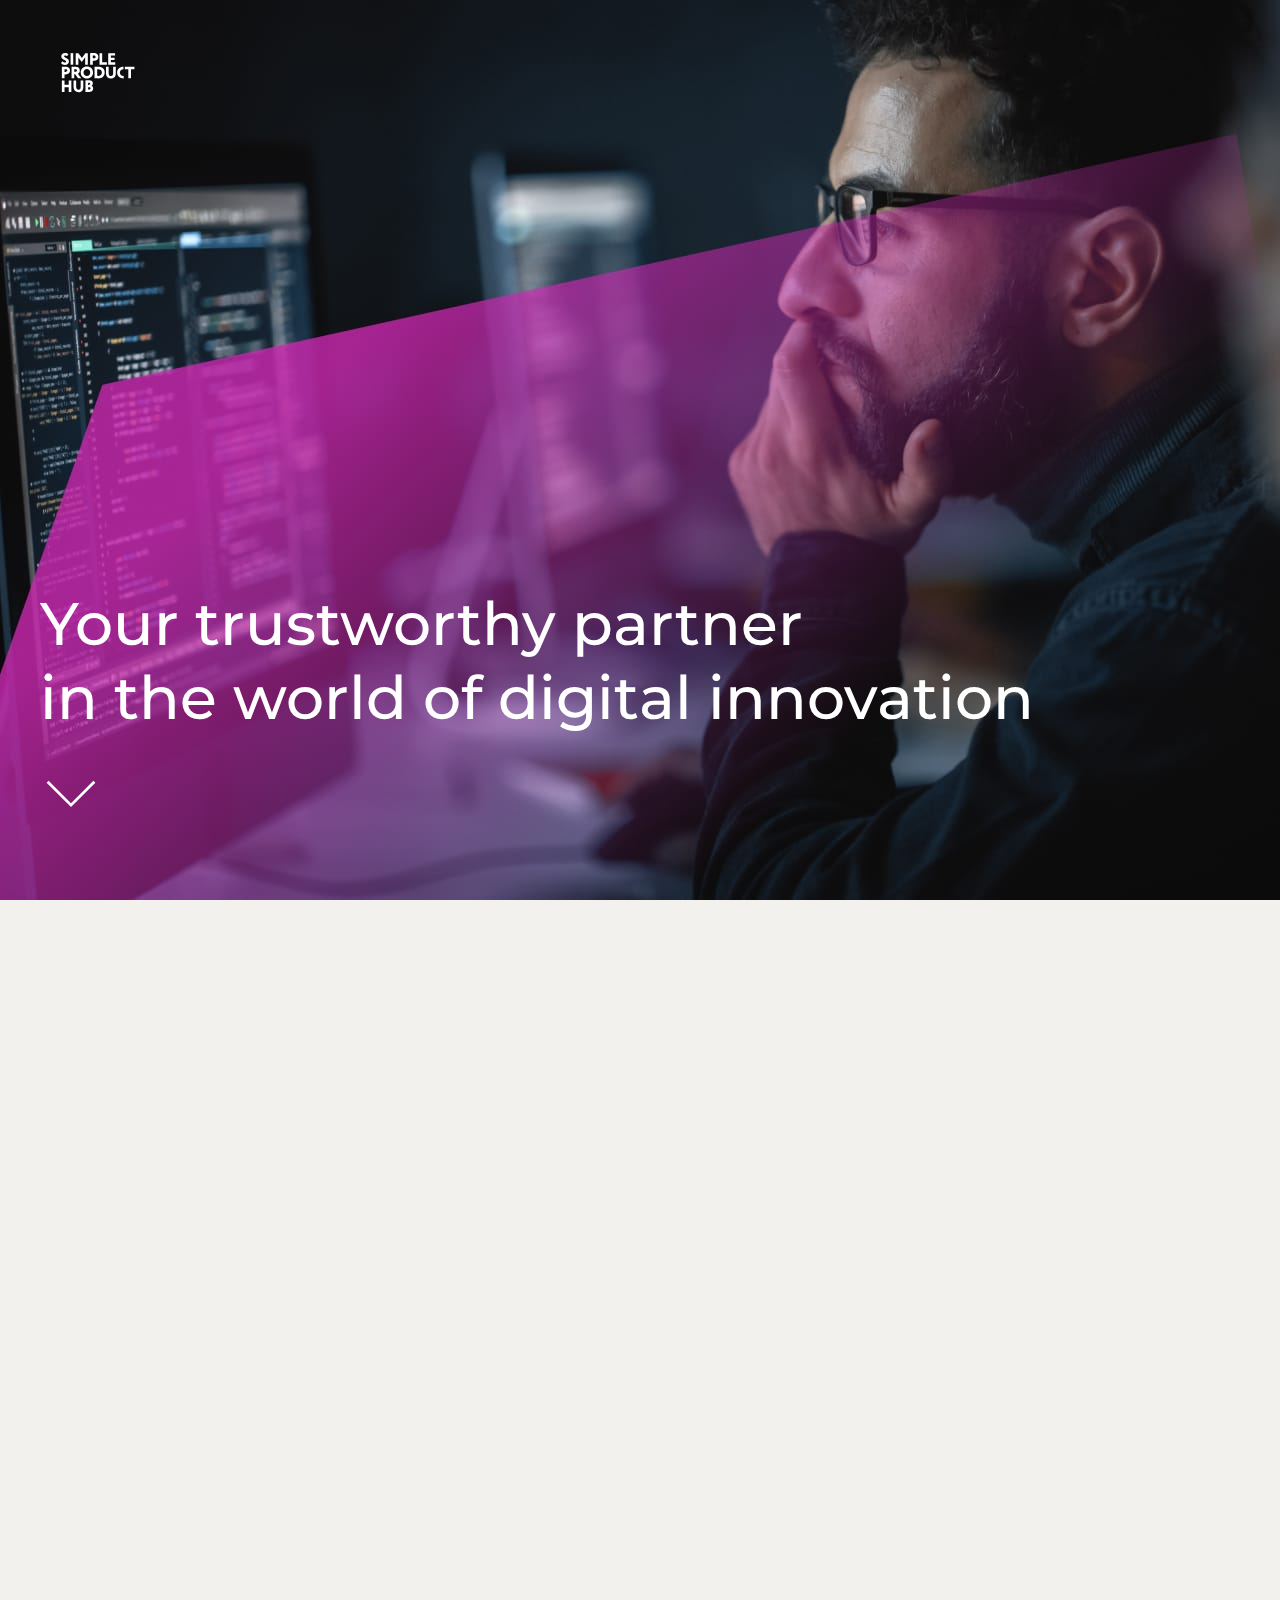
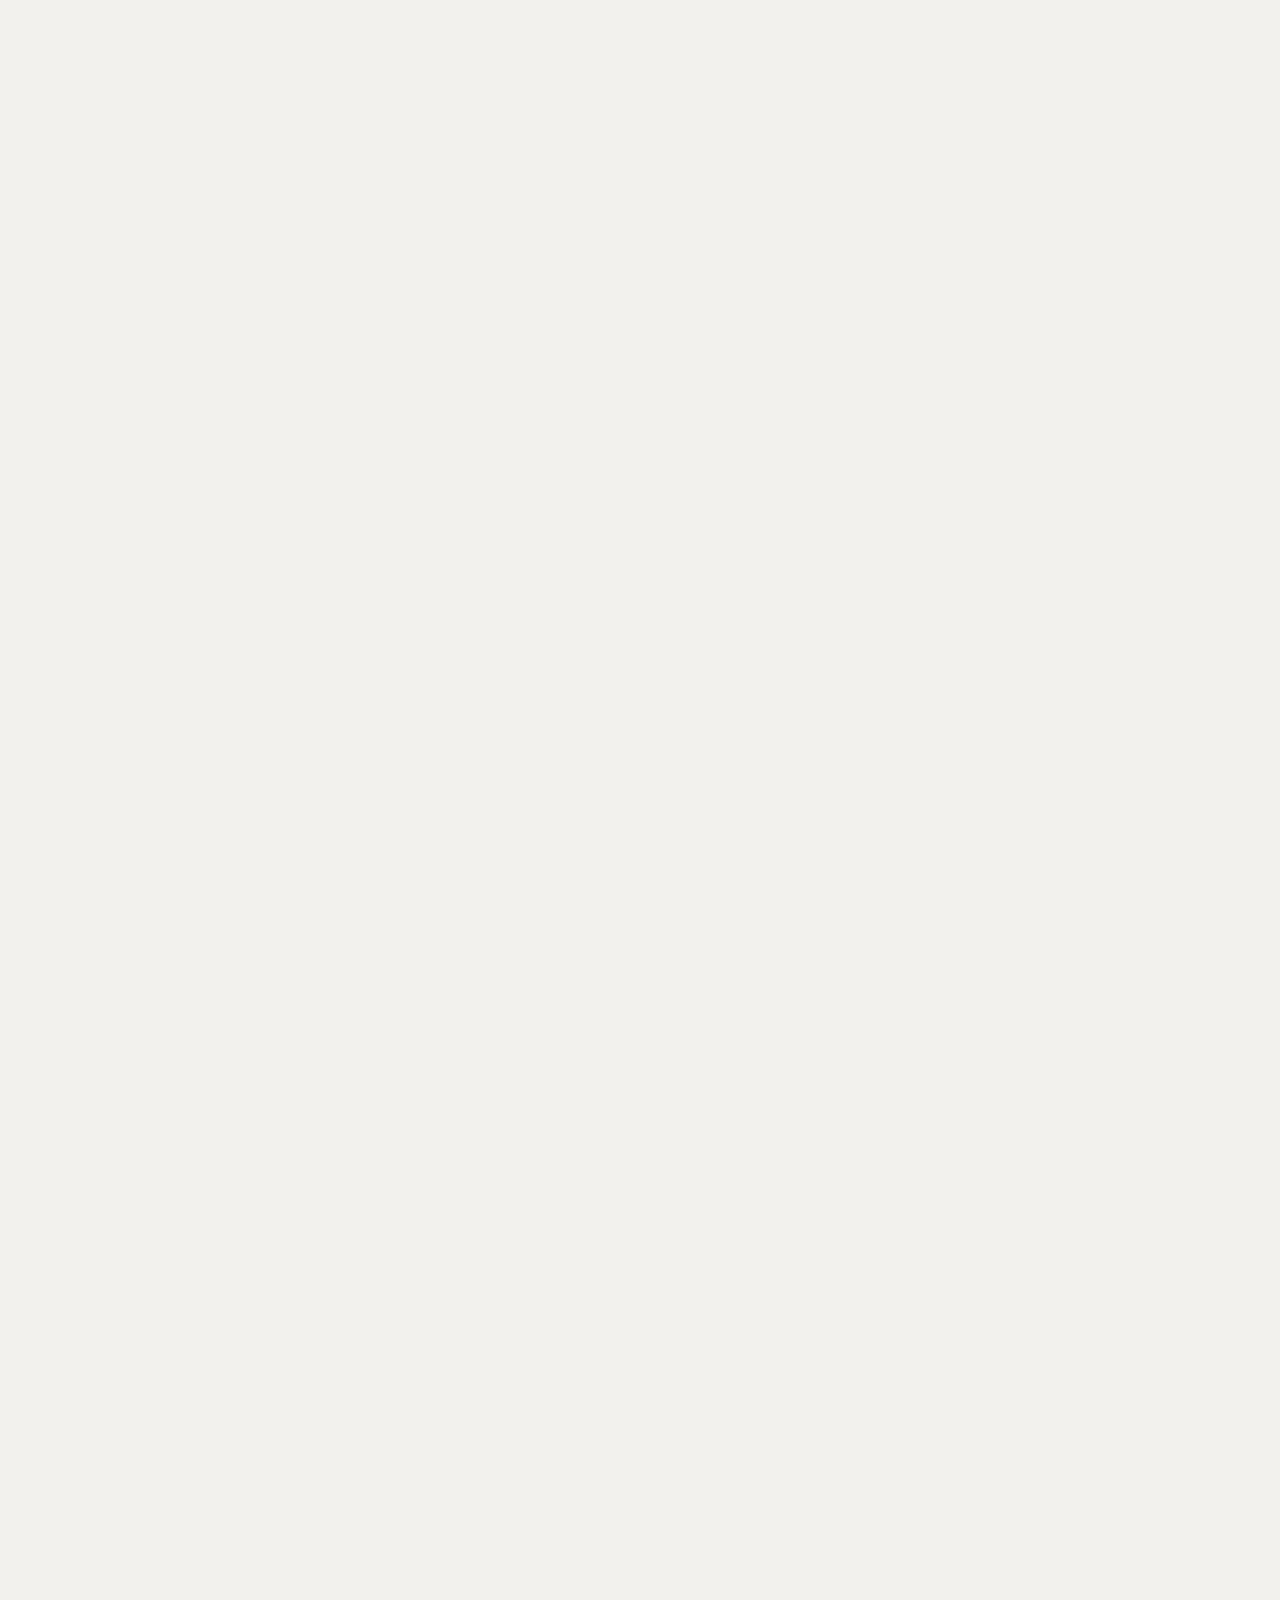
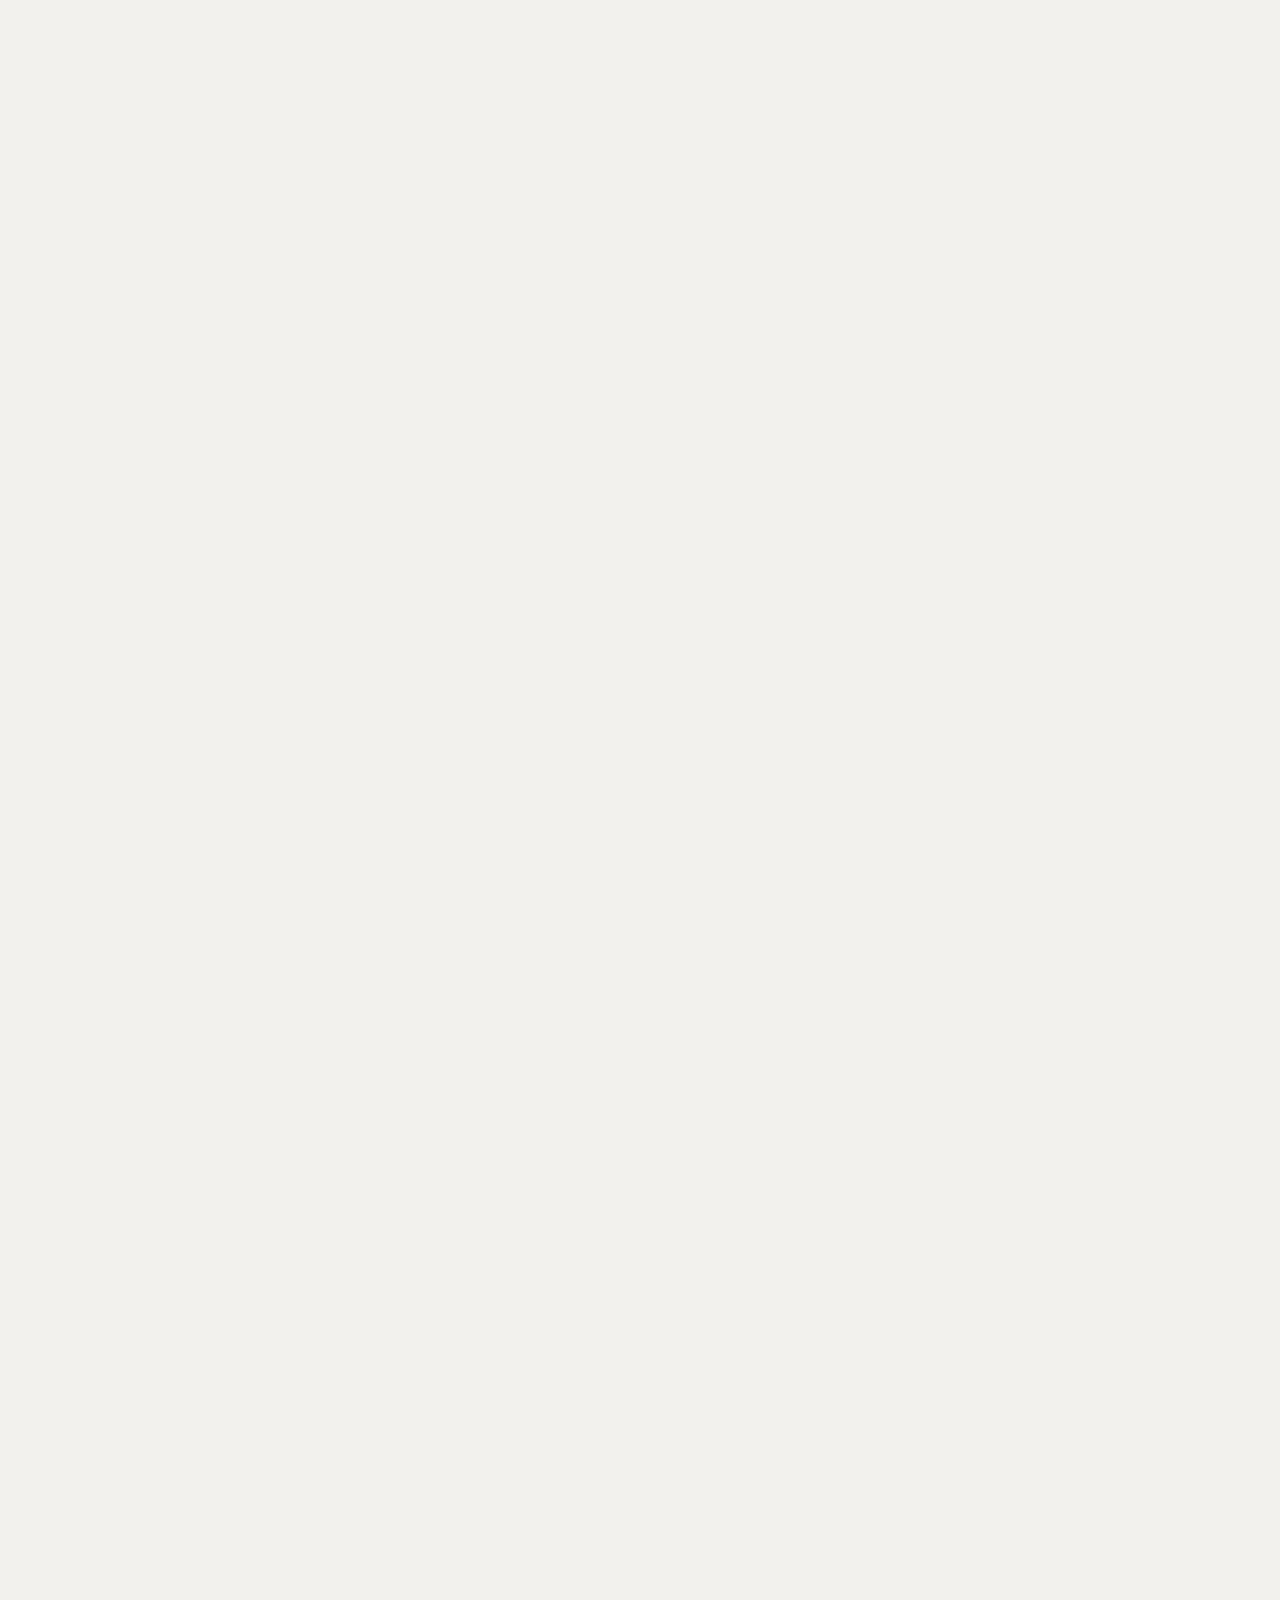
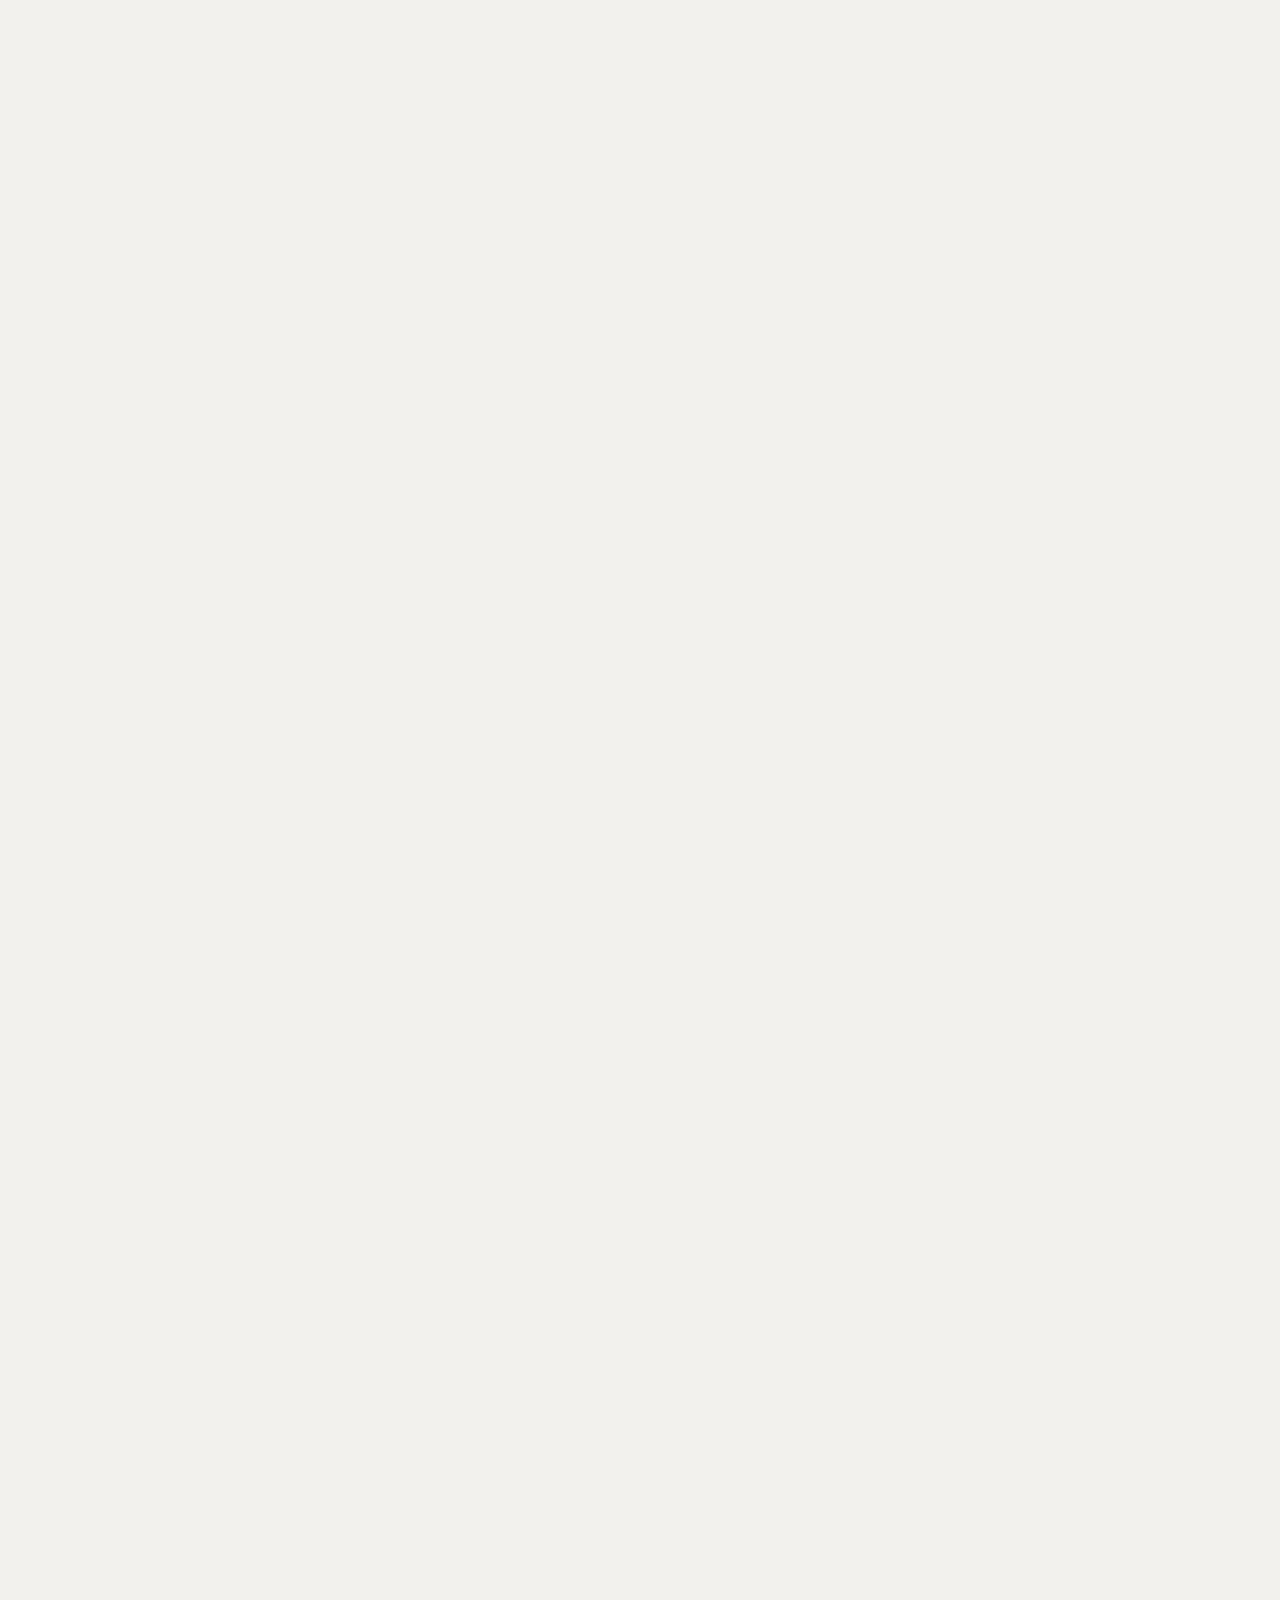
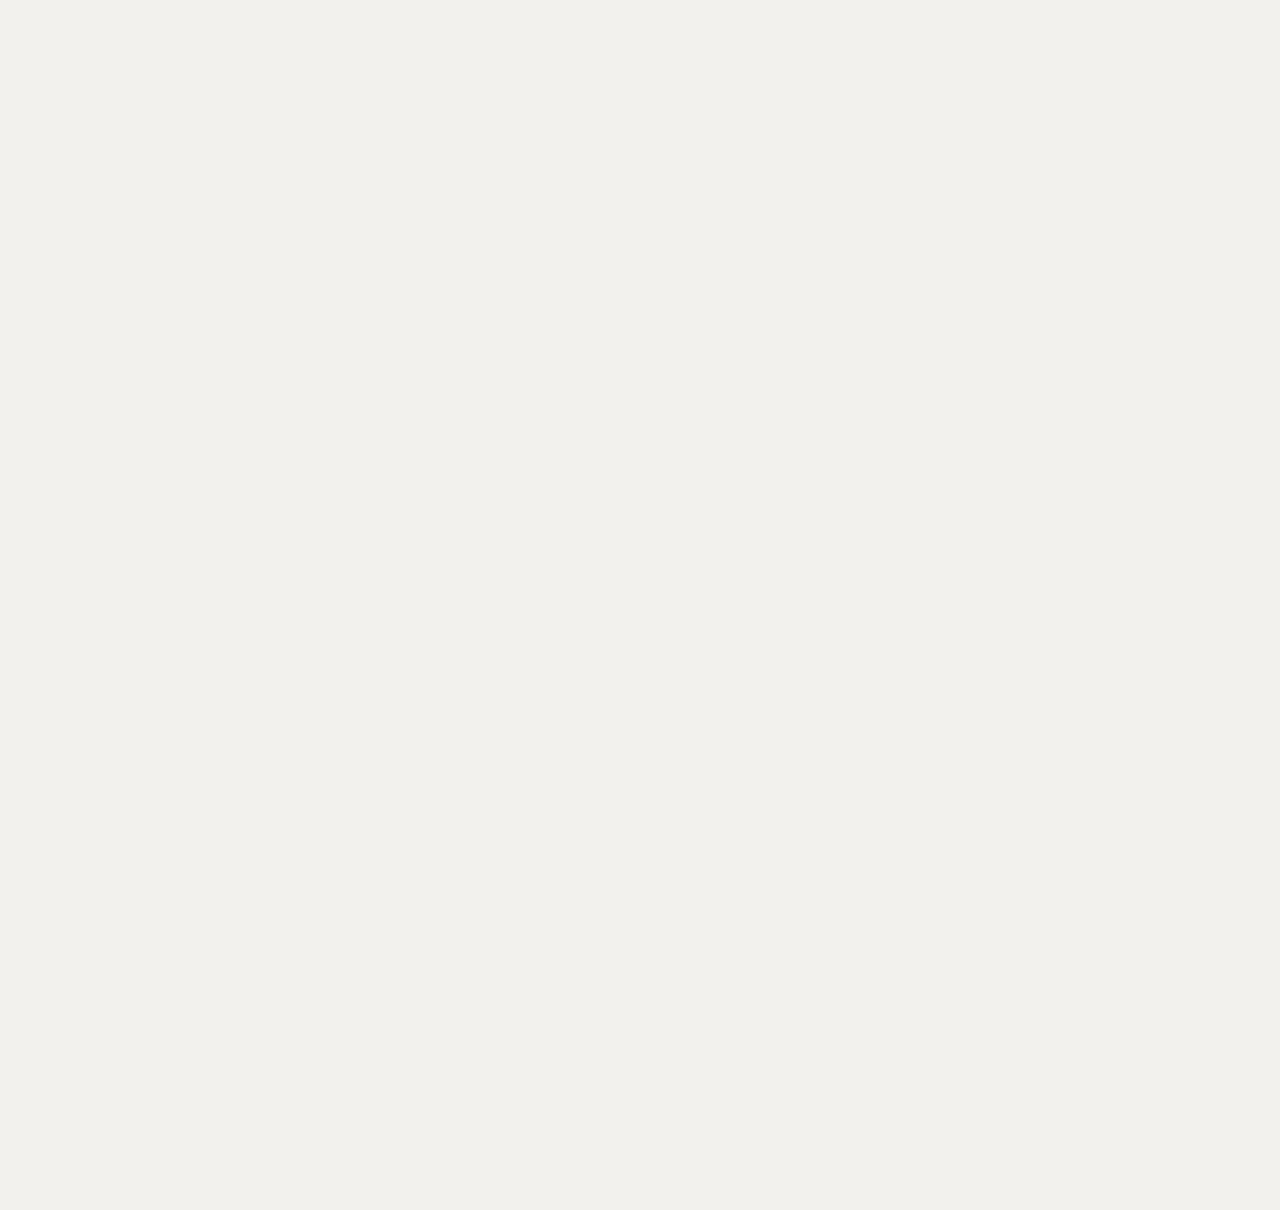
==== index.html @ 048dfb1a "initial commit" ====
<!doctype html>
<html lang="ru">

<head>
    <meta charset="UTF-8">
    <meta name="viewport" content="width=device-width, user-scalable=no, initial-scale=1.0, maximum-scale=1.0, minimum-scale=1.0">
    <meta http-equiv="X-UA-Compatible" content="ie=edge">

    <link rel="stylesheet" href="assets/css/style.css?_v=20240513155226">
    <link rel="stylesheet" href="https://cdn.jsdelivr.net/npm/swiper@10/swiper-bundle.min.css?_v=20240513155226">
    <title>Главная</title>
</head>

<body>

    <div class="wrapper">
        <header class="header header_home">
            <div class="header__container container">
                <a href="" class="header__logo">
                    <img src="assets/images/logo.svg" alt="">
                    <img src="assets/images/logo-pink.svg" alt="">
                </a>
                <ul class="header__list">
                    <li>
                        <a href="">Services</a>
                    </li>
                    <li>
                        <a href="">Projects</a>
                    </li>
                    <li>
                        <a href="">About</a>
                    </li>
                    <li>
                        <a href="">Contact us</a>
                    </li>
                </ul>
                <div class="header__burger icon-menu">
                    <span></span>
                    <span></span>
                    <span></span>
                </div>
            </div>
            <div class="header__menu menu">
                <div class="menu__content">
                    <nav class="menu__body">
                        <ul class="menu__list">
                            <li>
                                <a href="">Services</a>
                            </li>
                            <li>
                                <a href="">Projects</a>
                            </li>
                            <li>
                                <a href="">About</a>
                            </li>
                            <li>
                                <a href="">Contact us</a>
                            </li>
                        </ul>
                    </nav>
                    <div class="menu__info">
                        <p>
                            802 - Tower A Dubai Fountain St - Business Bay - Dubai - United Arab Emirates
                        </p>
                        <p>
                            <a href="tel:971800382246255">+971 800 382246255</a>
                        </p>
                        <p>
                            <a href="mailto:enquiry@thedubaimall.com">enquiry@thedubaimall.com</a>
                        </p>
                    </div>
                </div>
            </div>
        </header>

        <main class="page page_home">
            <div class="intro">
                <div class="intro__image">
                    <img src="assets/images/intro.jpg" alt="">
                </div>
                <div class="intro__container container">
                    <div class="intro__content">
                        <div class="intro__text">
                            Your trustworthy partner
                            <br>
                            in the world of digital innovation
                        </div>
                        <button type="button" class="intro__arrow stroke">
                            <svg>
                                <use xlink:href="assets/images/icons/icons.svg#angle-down"></use>
                            </svg>
                        </button>
                    </div>

                </div>
            </div>
            <div class="services">
                <div class="services__container container">
                    <div class="services__title base-title">Services</div>
                    <div class="services__body">
                        <div class="services__image">
                            <img src="assets/images/services/07.png" alt="">
                        </div>
                        <div data-spoilers="" data-one-spoiler="" class="services__content">
                            <div class="services__item item-services">
                                <div data-spoiler="" class="item-services__button stroke">
                                    <span>IT Consulting</span>
                                    <svg>
                                        <use xlink:href="assets/images/icons/icons.svg#angle-down"></use>
                                    </svg>
                                </div>
                                <div class="item-services__main">
                                    <div class="item-services__content content">
                                        <ul>
                                            <li>GAP-analysis of the system functionality</li>
                                            <li>Analysis of business architecture and architecture of functional services</li>
                                            <li>Find bottlenecks of the existing infrastructure</li>
                                            <li>Technological expertise</li>
                                            <li>Analysis and selection of a technology platform</li>
                                            <li>Enterprise solutions design</li>
                                        </ul>
                                    </div>
                                    <div class="item-services__image">
                                        <img src="assets/images/services/02.png" alt="">
                                    </div>
                                    <a href="" class="item-services__more more stroke">
                                        <span>Learn more</span>
                                        <svg>
                                            <use xlink:href="assets/images/icons/icons.svg#angle-right"></use>
                                        </svg>
                                    </a>
                                </div>
                            </div>
                            <div class="services__item item-services">
                                <div data-spoiler="" class="item-services__button stroke">
                                    <span>Enterprise IT Strategy</span>
                                    <svg>
                                        <use xlink:href="assets/images/icons/icons.svg#angle-down"></use>
                                    </svg>
                                </div>
                                <div class="item-services__main">
                                    <div class="item-services__content content">
                                        <ul>
                                            <li>Audit of the IT landscape and the functional structure</li>
                                            <li>Design the target architecture</li>
                                            <li>Propose alternative technical solutions</li>
                                            <li>Practice based independent expert assessment</li>
                                        </ul>
                                    </div>
                                    <div class="item-services__image">
                                        <img src="assets/images/services/03.png" alt="">
                                    </div>
                                    <a href="" class="item-services__more more stroke">
                                        <span>Learn more</span>
                                        <svg>
                                            <use xlink:href="assets/images/icons/icons.svg#angle-right"></use>
                                        </svg>
                                    </a>
                                </div>
                            </div>
                            <div class="services__item item-services">
                                <div data-spoiler="" class="item-services__button stroke">
                                    <span>Custom Software Development</span>
                                    <svg>
                                        <use xlink:href="assets/images/icons/icons.svg#angle-down"></use>
                                    </svg>
                                </div>
                                <div class="item-services__main">
                                    <div class="item-services__content content">
                                        <p>Access strong expertise in UX/UI design, web and mobile applications, cloud solutions, AI/ML, crypto platforms, low-code</p>
                                    </div>
                                    <div class="item-services__image">
                                        <img src="assets/images/services/06.png" alt="">
                                    </div>
                                    <a href="" class="item-services__more more stroke">
                                        <span>Learn more</span>
                                        <svg>
                                            <use xlink:href="assets/images/icons/icons.svg#angle-right"></use>
                                        </svg>
                                    </a>
                                </div>
                            </div>

                            <div class="services__item item-services">
                                <div data-spoiler="" class="item-services__button stroke">
                                    <span>External Teams Management</span>
                                    <svg>
                                        <use xlink:href="assets/images/icons/icons.svg#angle-down"></use>
                                    </svg>
                                </div>
                                <div class="item-services__main">
                                    <div class="item-services__content content">
                                        <ul>
                                            <li>Unleash your talents pool</li>
                                            <li>Benefit from lower taxes in off-shore locations</li>
                                        </ul>
                                    </div>
                                    <div class="item-services__image">
                                        <img src="assets/images/services/04.png" alt="">
                                    </div>
                                    <a href="" class="item-services__more more stroke">
                                        <span>Learn more</span>
                                        <svg>
                                            <use xlink:href="assets/images/icons/icons.svg#angle-right"></use>
                                        </svg>
                                    </a>
                                </div>
                            </div>
                            <div class="services__item item-services">
                                <div data-spoiler="" class="item-services__button stroke">
                                    <span>Custom Software Development</span>
                                    <svg>
                                        <use xlink:href="assets/images/icons/icons.svg#angle-down"></use>
                                    </svg>
                                </div>
                                <div class="item-services__main">
                                    <div class="item-services__content content">
                                        <ul>
                                            <li>Analyze IT delivery process gaps, propose changes optimizations;</li>
                                            <li>Increase the transparency of processes: setup process metrics, visualize work, describe clear rules;</li>
                                            <li>Team as a Service</li>
                                            <li>Set up feedback loops;</li>
                                            <li>Analyze performance through metrics: build dashboards, identify problems/points of growth;</li>
                                            <li>Propose management framework, adapt and implementing it;</li>
                                            <li>Provide training to team leaders and their teams.</li>
                                        </ul>
                                    </div>
                                    <div class="item-services__image">
                                        <img src="assets/images/services/01.png" alt="">
                                    </div>
                                    <a href="" class="item-services__more more stroke">
                                        <span>Learn more</span>
                                        <svg>
                                            <use xlink:href="assets/images/icons/icons.svg#angle-right"></use>
                                        </svg>
                                    </a>
                                </div>
                            </div>
                            <div class="services__item item-services">
                                <div data-spoiler="" class="item-services__button stroke">
                                    <span>Team as a Service</span>
                                    <svg>
                                        <use xlink:href="assets/images/icons/icons.svg#angle-down"></use>
                                    </svg>
                                </div>
                                <div class="item-services__main">
                                    <div class="item-services__content content">
                                        <p>Receive effective and full-functional team tailored to your requirements</p>
                                    </div>
                                    <div class="item-services__image">
                                        <img src="assets/images/services/05.png" alt="">
                                    </div>
                                    <a href="" class="item-services__more more stroke">
                                        <span>Learn more</span>
                                        <svg>
                                            <use xlink:href="assets/images/icons/icons.svg#angle-right"></use>
                                        </svg>
                                    </a>
                                </div>
                            </div>
                        </div>
                    </div>

                </div>

            </div>
            <div class="projects">
                <div class="projects__container container">
                    <div class="projects__title base-title">Projects</div>
                    <div class="projects__items">
                        <div class="projects__item item-projects">
                            <div class="item-projects__image">
                                <img src="assets/images/projects/01.jpg" alt="">
                            </div>
                            <div class="item-projects__title">Project name 1</div>
                            <div class="item-projects__text">We can organize the work of distributed remote IT teams so that they effectively interact with the Customer's business units. Particular methodology framework.</div>
                            <a href="" class="item-projects__more more stroke">
                                <span>Learn more</span>
                                <svg>
                                    <use xlink:href="assets/images/icons/icons.svg#angle-right"></use>
                                </svg>
                            </a>
                        </div>
                        <div class="projects__item item-projects">
                            <div class="item-projects__image">
                                <img src="assets/images/projects/02.jpg" alt="">
                            </div>
                            <div class="item-projects__title">Project name 2</div>
                            <div class="item-projects__text">We can organize the work of distributed remote IT teams so that they effectively interact with the Customer's business units. Particular methodology framework.</div>
                            <a href="" class="item-projects__more more stroke">
                                <span>Learn more</span>
                                <svg>
                                    <use xlink:href="assets/images/icons/icons.svg#angle-right"></use>
                                </svg>
                            </a>
                        </div>
                        <div class="projects__item item-projects">
                            <div class="item-projects__image">
                                <img src="assets/images/projects/03.jpg" alt="">
                            </div>
                            <div class="item-projects__title">Project name 1</div>
                            <div class="item-projects__text">We can organize the work of distributed remote IT teams so that they effectively interact with the Customer's business units. Particular methodology framework.</div>
                            <a href="" class="item-projects__more more stroke">
                                <span>Learn more</span>
                                <svg>
                                    <use xlink:href="assets/images/icons/icons.svg#angle-right"></use>
                                </svg>
                            </a>
                        </div>
                        <div class="projects__item item-projects">
                            <div class="item-projects__image">
                                <img src="assets/images/projects/04.jpg" alt="">
                            </div>
                            <div class="item-projects__title">Project name 2</div>
                            <div class="item-projects__text">We can organize the work of distributed remote IT teams so that they effectively interact with the Customer's business units. Particular methodology framework.</div>
                            <a href="" class="item-projects__more more stroke">
                                <span>Learn more</span>
                                <svg>
                                    <use xlink:href="assets/images/icons/icons.svg#angle-right"></use>
                                </svg>
                            </a>
                        </div>
                    </div>
                    <div class="projects__bottom">
                        <a href="" class="projects__button base-button">View all projects</a>
                    </div>
                </div>
            </div>
            <div class="about">
                <div class="about__container container">
                    <div class="about__title base-title">About</div>
                    <div class="about__subtitle">The leading IT company in the UAE for custom software development</div>
                    <div class="about__image">
                        <img src="assets/images/about.jpg" alt="">
                    </div>
                    <div class="about__text">
                        <p>
                            Our company has assembled a distributed team of top-level IT specialists with experience in the FinTech industry, who have dozens of technology projects under their belt in the largest banks in the world.
                        </p>
                    </div>
                </div>
            </div>
            <div class="values">
                <div class="values__container container">
                    <div class="values__title base-title">Our values:</div>
                    <div class="values__items">
                        <div class="values__item item-values">
                            <div class="item-values__image">
                                <img src="assets/images/values/01.png" alt="">
                            </div>
                            <div class="item-values__text">Customer First</div>
                        </div>
                        <div class="values__item item-values">
                            <div class="item-values__image">
                                <img src="assets/images/values/02.png" alt="">
                            </div>
                            <div class="item-values__text">Transparency</div>
                        </div>
                        <div class="values__item item-values">
                            <div class="item-values__image">
                                <img src="assets/images/values/03.png" alt="">
                            </div>
                            <div class="item-values__text">Effectiveness</div>
                        </div>
                        <div class="values__item item-values">
                            <div class="item-values__image">
                                <img src="assets/images/values/04.png" alt="">
                            </div>
                            <div class="item-values__text">Expediency</div>
                        </div>
                        <div class="values__item item-values">
                            <div class="item-values__image">
                                <img src="assets/images/values/05.png" alt="">
                            </div>
                            <div class="item-values__text">Fairness</div>
                        </div>
                    </div>
                </div>
            </div>
            <div class="contact-us">
                <div class="contact-us__container container">
                    <div class="contact-us__body">
                        <div class="contact-us__title base-title">Contact us</div>
                        <form action="#" class="contact-us__main">
                            <div class="contact-us__subtitle base-title">Talk to an Expert</div>
                            <div class="contact-us__fields">
                                <div class="contact-us__input">
                                    <input type="text">
                                    <div class="contact-us__label">Topic</div>
                                </div>
                                <div class="contact-us__row">
                                    <div class="contact-us__input">
                                        <input type="text">
                                        <div class="contact-us__label">First Name*</div>
                                    </div>
                                    <div class="contact-us__input">
                                        <input type="text">
                                        <div class="contact-us__label">Last Name*</div>
                                    </div>
                                </div>
                                <div class="contact-us__row">
                                    <div class="contact-us__input">
                                        <input type="text">
                                        <div class="contact-us__label">Email*</div>
                                    </div>
                                    <div class="contact-us__input">

                                        <input type="text">
                                        <div class="contact-us__label">Phone*</div>
                                    </div>
                                </div>
                                <div class="contact-us__input">
                                    <input type="text">
                                    <div class="contact-us__label">Company</div>
                                </div>
                                <div class="contact-us__input">
                                    <input type="text">
                                    <div class="contact-us__label">Your question*</div>
                                </div>
                            </div>

                            <div class="contact-us__remark">*marked fields are required</div>
                            <label class="contact-us__checkbox checkbox">
                                <input class="checkbox__input" type="checkbox">
                                <span class="checkbox__text">
                                    <span>By clicking the Send button, you consent that Simple Product Hub Software Design L.L.C. can process your provided personal data for the purpose of assessing your request and providing you with appropriate responses. Before you consent, please view our Privacy Notice</span>
                                </span>
                            </label>
                            <label class="contact-us__checkbox checkbox">
                                <input class="checkbox__input" type="checkbox">
                                <span class="checkbox__text">
                                    <span>I’m not a Robot</span>
                                </span>
                            </label>
                            <button type="submit" class="contact-us__button base-button">Send</button>
                        </form>
                    </div>

                </div>
            </div>


        </main>
        <footer class="footer">
            <div class="footer__container container">
                <div class="footer__body">
                    <div class="footer__main">
                        <a href="" class="footer__logo">
                            <img src="assets/images/logo-pink.svg" alt="">
                        </a>
                        <div class="footer__copy">© Simple Product Hub, 2024</div>
                    </div>
                    <div class="footer__contacts contacts-footer">
                        <div class="contacts-footer__title">Contacts</div>
                        <div class="contacts-footer__info">
                            <p>802 - Tower A Dubai Fountain St -
                                <br>Business Bay - Dubai - United Arab Emirates
                            </p>
                            <p>
                                <a href="tel:971800382246255">+971 800 382246255</a>
                            </p>
                            <p>
                                <a href="mailto:enquiry@thedubaimall.com">enquiry@thedubaimall.com</a>
                            </p>
                        </div>
                        <div class="contacts-footer__license">
                            Incorporated in 2022, Dubai,
                            <br>
                            License #10755686 issued by DED
                        </div>
                    </div>
                    <div class="footer__menu menu-footer">

                        <div class="menu-footer__top">
                            <div class="menu-footer__title">Menu</div>
                            <ul class="menu-footer__list">
                                <li>
                                    <a href="">Services</a>
                                </li>
                                <li>
                                    <a href="">Projects</a>
                                </li>
                                <li>
                                    <a href="">About</a>
                                </li>
                                <li>
                                    <a href="">Contact us</a>
                                </li>
                            </ul>
                        </div>
                        <div class="menu-footer__bottom">
                            <ul class="menu-footer__list">
                                <li>
                                    <a href="">Licenses</a>
                                </li>
                                <li>
                                    <a href="">Privacy Notice</a>
                                </li>
                                <li>
                                    <a href="">Financial information</a>
                                </li>
                            </ul>
                        </div>
                        <div class="menu-footer__license">
                            Incorporated in 2022, Dubai,
                            <br>
                            License #10755686 issued by DED
                        </div>
                    </div>
                </div>

            </div>
        </footer>

    </div>
    <script src="assets/js/script.js?_v=20240513155226"></script>
    <script src="assets/js/app.js?_v=20240513155226"></script>
</body>

</html>
---- assets/css/style.css ----
* {
  padding: 0;
  margin: 0;
  border: 0;
}

*,
*:before,
*:after {
  -webkit-box-sizing: border-box;
  box-sizing: border-box;
}

:focus,
:active {
  outline: none;
}

a:focus,
a:active {
  outline: none;
}

nav,
footer,
header,
aside {
  display: block;
}

html,
body {
  height: 100%;
  width: 100%;
  font-size: 100%;
  line-height: 1;
  font-size: 14px;
  -ms-text-size-adjust: 100%;
  -moz-text-size-adjust: 100%;
  -webkit-text-size-adjust: 100%;
}

input,
button,
textarea {
  font-family: inherit;
}

input::-ms-clear {
  display: none;
}

button {
  cursor: pointer;
  background: none;
}

button::-moz-focus-inner {
  padding: 0;
  border: 0;
}

a,
a:visited {
  text-decoration: none;
}

a:hover {
  text-decoration: none;
}

ul li {
  list-style: none;
}

img {
  vertical-align: top;
}

h1,
h2,
h3,
h4,
h5,
h6 {
  font-size: inherit;
  font-weight: 400;
}

a {
  color: inherit;
}

* {
  min-width: 0;
}

@font-face {
  font-family: "Montserrat";
  src: local("Montserrat-Medium"), url("../fonts/Montserrat-Medium.woff2") format("woff2"), url("../fonts/Montserrat-Medium.woff") format("woff");
  font-weight: 500;
  font-style: normal;
  font-display: swap;
}

html {
  overflow-x: hidden;
}

img {
  pointer-events: none;
}

.wrapper {
  display: -webkit-box;
  display: -ms-flexbox;
  display: flex;
  -webkit-box-orient: vertical;
  -webkit-box-direction: normal;
  -ms-flex-direction: column;
  flex-direction: column;
  min-height: 100%;
  position: relative;
}

.page,
.header,
.footer {
  position: relative;
  z-index: 2;
}

.container {
  margin: 0 auto;
  padding-right: 15px;
  padding-left: 15px;
  max-width: 1230px;
}

.header,
.footer {
  -webkit-box-flex: 0;
  -ms-flex: 0 0 auto;
  flex: 0 0 auto;
}

.page {
  -webkit-box-flex: 1;
  -ms-flex: 1 1 auto;
  flex: 1 1 auto;
}

.stroke svg {
  fill: none !important;
  color: #1D1D1D;
}

body {
  font-family: "Montserrat";
  color: #1D1D1D;
  background: #F2F1ED;
  font-size: 16px;
  font-weight: 500;
  overflow: auto;
  overflow-x: hidden;
}

svg {
  width: 20px;
  height: 20px;
}

.content p {
  margin-bottom: 22px;
  line-height: 150%;
}

.content p:last-child {
  margin: 0;
}

.content p b {
  color: #CC27B0;
}

.content ul {
  margin-bottom: 22px;
}

.content ul:last-child {
  margin: 0;
}

.content h2 {
  font-size: 26px;
  margin-bottom: 10px;
  line-height: 126.9230769231%;
}

.content li {
  position: relative;
  line-height: 150%;
  margin-bottom: 2px;
  padding-left: 15px;
}

.content li:last-child {
  margin: 0;
}

.content li::before {
  content: "";
  position: absolute;
  top: 9px;
  left: 0;
  width: 4px;
  height: 4px;
  background: #1D1D1D;
}

.more {
  display: -webkit-inline-box;
  display: -ms-inline-flexbox;
  display: inline-flex;
  -webkit-box-align: center;
  -ms-flex-align: center;
  align-items: center;
}

.more span {
  color: #CC27B0;
  margin-right: 4px;
}

.more svg {
  margin-top: 5px;
  color: #CC27B0;
  width: 11px;
  height: 15px;
}

.base-title {
  font-size: 36px;
  color: #CC27B0;
  line-height: 127.7777777778%;
}

.base-button {
  display: -webkit-inline-box;
  display: -ms-inline-flexbox;
  display: inline-flex;
  -webkit-box-pack: center;
  -ms-flex-pack: center;
  justify-content: center;
  -webkit-box-align: center;
  -ms-flex-align: center;
  align-items: center;
  min-height: 64px;
  color: #F2F1ED;
  background: #19322F;
  max-width: 360px;
  width: 100%;
  -webkit-transition: all 0.3s ease 0s;
  transition: all 0.3s ease 0s;
  text-align: center;
}

.header {
  position: fixed;
  top: 0;
  left: 0;
  width: 100%;
  z-index: 999;
  background: #fff;
}

.header.active::before {
  background: #fff !important;
}

.header__container {
  -webkit-transition: all 0.3s ease 0s;
  transition: all 0.3s ease 0s;
  position: relative;
  z-index: 30;
  height: 100px;
  display: -webkit-box;
  display: -ms-flexbox;
  display: flex;
  -webkit-box-align: center;
  -ms-flex-align: center;
  align-items: center;
  -webkit-box-pack: justify;
  -ms-flex-pack: justify;
  justify-content: space-between;
}

.header__logo {
  -webkit-box-flex: 0;
  -ms-flex: 0 0 auto;
  flex: 0 0 auto;
  -ms-flex-item-align: end;
  align-self: flex-end;
  margin-right: 20px;
}

.header__logo img {
  width: 127px;
  height: 78px;
}

.header_home {
  -webkit-transition: all 0.3s ease 0s;
  transition: all 0.3s ease 0s;
  background: transparent;
}

.header_home .icon-menu span {
  border-color: #fff !important;
}

.header_home .header__list {
  opacity: 0;
  -webkit-transition: all 0.3s ease 0s;
  transition: all 0.3s ease 0s;
  visibility: hidden;
}

.header_home .header__logo img {
  -webkit-transition: all 0.3s ease 0s;
  transition: all 0.3s ease 0s;
}

.header_home.fix {
  background: #fff;
}

.header_home.fix .icon-menu span {
  border-color: #1D1D1D !important;
}

.header_home.fix .header__list {
  opacity: 1;
  visibility: visible;
}

.header_home.fix .header__logo img:first-child {
  display: none;
}

.header_home.fix .header__logo img:last-child {
  display: block;
}

.icon-menu {
  display: none;
}

.footer {
  padding: 60px 0;
  background: #fff;
}

.footer__logo {
  -webkit-box-flex: 0;
  -ms-flex: 0 0 auto;
  flex: 0 0 auto;
  display: inline-block;
}

.footer__logo img {
  width: 127px;
  height: 78px;
}

.footer__copy {
  line-height: 150%;
}

.contacts-footer__title {
  margin-bottom: 14px;
  color: #969696;
}

.contacts-footer__info {
  margin-bottom: 73px;
}

.contacts-footer__info p {
  margin-bottom: 14px;
  line-height: 150%;
}

.contacts-footer__info p:last-child {
  margin: 0;
}

.contacts-footer__license {
  line-height: 150%;
}

.menu-footer {
  display: -webkit-box;
  display: -ms-flexbox;
  display: flex;
}

.menu-footer__title {
  color: #969696;
  margin-bottom: 14px;
}

.menu-footer__top {
  -webkit-box-flex: 1;
  -ms-flex: 1 1 auto;
  flex: 1 1 auto;
}

.menu-footer__bottom .menu-footer__list li {
  margin-bottom: 14px;
}

.menu-footer__bottom .menu-footer__list li:last-child {
  margin: 0;
}

.services {
  margin-bottom: 200px;
}

.services__title {
  margin-bottom: 95px;
}

.services__image.hidden {
  opacity: 0;
  visibility: hidden;
}

.services__image img {
  width: 430px;
  height: 430px;
  -o-object-fit: contain;
  object-fit: contain;
}

.services__item {
  padding-top: 60px;
}

.services__item:first-child {
  padding-top: 0;
}

.services__item:last-child .item-services__image {
  top: -20px;
}

.item-services {
  position: relative;
}

.item-services__button {
  -webkit-user-select: none;
  -moz-user-select: none;
  -ms-user-select: none;
  user-select: none;
  padding-top: 10px;
  cursor: pointer;
  display: -webkit-box;
  display: -ms-flexbox;
  display: flex;
  -webkit-box-align: center;
  -ms-flex-align: center;
  align-items: center;
  -webkit-box-pack: justify;
  -ms-flex-pack: justify;
  justify-content: space-between;
  border-top: 2px solid #1D1D1D;
}

.item-services__button span {
  -webkit-transition: all 0.3s ease 0s;
  transition: all 0.3s ease 0s;
  margin-right: 10px;
  font-size: 36px;
  line-height: 127.7777777778%;
}

.item-services__button svg {
  -webkit-transition: all 0.3s ease 0s;
  transition: all 0.3s ease 0s;
  width: 43px;
  height: 43px;
}

.item-services__button.active span {
  color: #CC27B0;
}

.item-services__button.active svg {
  -webkit-transform: rotate(-180deg);
  transform: rotate(-180deg);
}

.item-services__main {
  margin-top: 10px;
}

.item-services__main.slide .item-services__image {
  opacity: 0;
  visibility: hidden;
}

.item-services__more {
  margin-top: 26px;
}

.projects {
  margin-bottom: 200px;
}

.projects__title {
  margin-bottom: 98px;
}

.projects__items {
  display: -webkit-box;
  display: -ms-flexbox;
  display: flex;
}

.projects__item {
  margin-bottom: 65px;
}

.projects__bottom {
  display: -webkit-box;
  display: -ms-flexbox;
  display: flex;
  -webkit-box-pack: center;
  -ms-flex-pack: center;
  justify-content: center;
}

.item-projects {
  display: -webkit-box;
  display: -ms-flexbox;
  display: flex;
  -webkit-box-orient: vertical;
  -webkit-box-direction: normal;
  -ms-flex-direction: column;
  flex-direction: column;
}

.item-projects__image {
  -webkit-box-flex: 0;
  -ms-flex: 0 0 auto;
  flex: 0 0 auto;
  margin-bottom: 30px;
}

.item-projects__image img {
  width: 100%;
  height: 350px;
  -o-object-fit: cover;
  object-fit: cover;
}

.item-projects__title {
  -webkit-box-flex: 0;
  -ms-flex: 0 0 auto;
  flex: 0 0 auto;
  margin-bottom: 16px;
  font-size: 36px;
  line-height: 127.7777777778%;
  white-space: normal;
}

.item-projects__text {
  -webkit-box-flex: 1;
  -ms-flex: 1 1 auto;
  flex: 1 1 auto;
  margin-bottom: 16px;
  line-height: 150%;
  white-space: normal;
}

.item-projects__more {
  -webkit-box-flex: 0;
  -ms-flex: 0 0 auto;
  flex: 0 0 auto;
  white-space: normal;
}

.about {
  margin-bottom: 150px;
}

.about__title {
  margin-bottom: 100px;
}

.about__subtitle {
  font-size: 60px;
  line-height: 123.3333333333%;
  margin-bottom: 100px;
}

.about__image {
  margin-bottom: 60px;
}

.about__image img {
  width: 100%;
  height: auto;
  max-height: 800px;
  -o-object-fit: cover;
  object-fit: cover;
}

.about__text {
  font-size: 26px;
  line-height: 176.9230769231%;
}

.values__title {
  color: #1D1D1D;
  margin-bottom: 108px;
}

.values__items {
  display: -webkit-box;
  display: -ms-flexbox;
  display: flex;
  -webkit-box-pack: center;
  -ms-flex-pack: center;
  justify-content: center;
  -ms-flex-wrap: wrap;
  flex-wrap: wrap;
  margin: 0 -10px;
}

.values__item {
  -webkit-box-flex: 0;
  -ms-flex: 0 1 33.333%;
  flex: 0 1 33.333%;
  padding: 0 10px;
  margin-bottom: 105px;
}

.item-values {
  display: -webkit-box;
  display: -ms-flexbox;
  display: flex;
  -webkit-box-align: center;
  -ms-flex-align: center;
  align-items: center;
  -webkit-box-orient: vertical;
  -webkit-box-direction: normal;
  -ms-flex-direction: column;
  flex-direction: column;
  text-align: center;
}

.item-values__image {
  display: -webkit-box;
  display: -ms-flexbox;
  display: flex;
  -webkit-box-pack: center;
  -ms-flex-pack: center;
  justify-content: center;
  max-width: 150px;
  max-height: 150px;
  width: 100%;
  height: 100%;
  margin-bottom: 15px;
}

.item-values__image img {
  -o-object-fit: contain;
  object-fit: contain;
}

.item-values__text {
  font-size: 36px;
}

.intro {
  position: relative;
  margin-bottom: 100px;
  min-height: 500px;
  display: -webkit-box;
  display: -ms-flexbox;
  display: flex;
  -webkit-box-orient: vertical;
  -webkit-box-direction: normal;
  -ms-flex-direction: column;
  flex-direction: column;
  -webkit-box-pack: end;
  -ms-flex-pack: end;
  justify-content: flex-end;
  padding-top: 120px;
}

.intro__image img {
  z-index: 3;
  position: absolute;
  top: 0;
  left: 0;
  width: 100%;
  height: 100%;
  -o-object-fit: cover;
  object-fit: cover;
  -o-object-position: center;
  object-position: center;
}

.intro__container {
  width: 100%;
}

.intro__content {
  position: relative;
  z-index: 10;
  padding-bottom: 78px;
}

.intro__text {
  margin-bottom: 22px;
  font-size: 60px;
  color: #fff;
  line-height: 123.3333333333%;
}

.intro__arrow svg {
  width: 62px;
  height: 62px;
  color: #fff;
}

.contact-us {
  margin-bottom: 200px;
}

.contact-us__title {
  -webkit-box-flex: 0;
  -ms-flex: 0 0 auto;
  flex: 0 0 auto;
}

.contact-us__main {
  -webkit-box-flex: 1;
  -ms-flex: 1 1 auto;
  flex: 1 1 auto;
  display: -webkit-box;
  display: -ms-flexbox;
  display: flex;
  -webkit-box-orient: vertical;
  -webkit-box-direction: normal;
  -ms-flex-direction: column;
  flex-direction: column;
  -webkit-box-align: start;
  -ms-flex-align: start;
  align-items: flex-start;
}

.contact-us__subtitle {
  color: #1D1D1D;
  margin-bottom: 60px;
}

.contact-us__input {
  position: relative;
  width: 100%;
  margin-bottom: 40px;
}

.contact-us__input input {
  font-family: "Montserrat", sans-serif;
  height: 30px;
  display: block;
  width: 100%;
  background: transparent;
  border-bottom: 1.5px solid #969696;
}

.contact-us__row {
  width: 100%;
}

.contact-us__remark {
  font-size: 13px;
  color: #969696;
  line-height: 138.4615384615%;
  margin-bottom: 60px;
}

.contact-us__fields {
  width: 100%;
  margin-bottom: 20px;
}

.contact-us__fields > .contact-us__input:last-child {
  margin-bottom: 0 !important;
}

.contact-us__button {
  margin-top: 36px;
}

.contact-us__checkbox {
  margin-bottom: 24px;
}

.contact-us__label {
  position: absolute;
  top: 0px;
  left: 0px;
  display: -webkit-box;
  display: -ms-flexbox;
  display: flex;
  height: 100%;
  cursor: text;
  pointer-events: none;
  -webkit-box-align: center;
  -ms-flex-align: center;
  align-items: center;
  font-size: 16px;
  color: #969696;
  -webkit-transition-property: all;
  transition-property: all;
  -webkit-transition-timing-function: cubic-bezier(0.4, 0, 0.2, 1);
  transition-timing-function: cubic-bezier(0.4, 0, 0.2, 1);
  -webkit-transition-duration: 150ms;
  transition-duration: 150ms;
}

.contact-us input:focus + .contact-us__label,
.contact-us input.fix-placeholder + .contact-us__label {
  -webkit-transform: translate(0, -100%);
  transform: translate(0, -100%);
  cursor: default;
  font-size: 13px;
  height: 50%;
}

.checkbox {
  position: relative;
  -webkit-user-select: none;
  -moz-user-select: none;
  -ms-user-select: none;
  user-select: none;
}

.checkbox__input {
  position: absolute;
  width: 0;
  height: 0;
  opacity: 0;
  visibility: hidden;
}

.checkbox__input:checked + .checkbox__text:after {
  -webkit-transform: scale(1);
  transform: scale(1);
}

.checkbox__input:checked + .checkbox__text:before {
  border: 1px solid #969696;
}

.checkbox svg {
  position: absolute;
  top: -4px;
  left: 3px;
  color: #000;
  z-index: 10;
  width: 15px;
  height: 15px;
}

.checkbox__text {
  display: -webkit-inline-box;
  display: -ms-inline-flexbox;
  display: inline-flex;
  -webkit-box-align: center;
  -ms-flex-align: center;
  align-items: center;
  position: relative;
  color: #9097A8;
  line-height: 130%;
  cursor: pointer;
}

.checkbox__text > span {
  -webkit-transition: all 0.3s ease 0s;
  transition: all 0.3s ease 0s;
  font-size: 13px;
  color: #969696;
  line-height: 138.4615384615%;
}

.checkbox__text:before {
  content: "";
  -ms-flex-item-align: start;
  align-self: flex-start;
  margin: 0 20px 0 0;
  -webkit-box-flex: 0;
  -ms-flex: 0 0 25px;
  flex: 0 0 25px;
  left: 0;
  top: 0;
  width: 25px;
  height: 25px;
  border: 1.5px solid #969696;
  background-color: transparent;
}

.checkbox__text:after {
  content: "";
  position: absolute;
  width: 25px;
  height: 25px;
  left: 0;
  top: 0;
  background-color: #CC27B0;
  -webkit-transform: scale(0);
  transform: scale(0);
  -webkit-transition: all 0.3s ease 0s;
  transition: all 0.3s ease 0s;
}

.page {
  padding-top: 200px;
}

.page_home {
  padding-top: 0;
}

.service {
  margin-bottom: 200px;
}

.service__title {
  margin-bottom: 100px;
}

.service__image {
  -webkit-box-flex: 0;
  -ms-flex: 0 0 auto;
  flex: 0 0 auto;
}

.service__image img {
  width: 100%;
  height: auto;
  max-height: 375px;
  -o-object-fit: contain;
  object-fit: contain;
}

.service__mobile-title {
  margin-bottom: 22px;
}

@media (min-width: 767.98px) {
  .header__list {
    display: -webkit-box;
    display: -ms-flexbox;
    display: flex;
  }

  .header__list li {
    margin-right: 98px;
  }

  .header__list li:last-child {
    margin: 0;
  }

  .header__list a {
    line-height: 150%;
  }

  .header_home .header__logo img:first-child {
    display: block;
  }

  .header_home .header__logo img:last-child {
    display: none;
  }

  .header.fix .header__container {
    height: 80px;
  }

  .menu {
    display: none;
  }

  .footer__body {
    display: -webkit-box;
    display: -ms-flexbox;
    display: flex;
    margin: 0 -15px;
  }

  .footer__main {
    -webkit-box-flex: 0;
    -ms-flex: 0 1 33.333%;
    flex: 0 1 33.333%;
    padding: 0 15px;
  }

  .footer__contacts {
    -webkit-box-flex: 0;
    -ms-flex: 0 1 33.333%;
    flex: 0 1 33.333%;
    padding: 0 15px;
  }

  .footer__menu {
    -webkit-box-flex: 0;
    -ms-flex: 0 1 33.333%;
    flex: 0 1 33.333%;
    padding: 0 15px;
  }

  .menu-footer {
    -webkit-box-orient: vertical;
    -webkit-box-direction: normal;
    -ms-flex-direction: column;
    flex-direction: column;
  }

  .menu-footer__top .menu-footer__list {
    display: -webkit-box;
    display: -ms-flexbox;
    display: flex;
  }

  .menu-footer__top .menu-footer__list li {
    margin-right: 26px;
  }

  .menu-footer__top .menu-footer__list li:last-child {
    margin: 0;
  }

  .menu-footer__license {
    display: none;
    -webkit-box-flex: 1;
    -ms-flex: 1 1 auto;
    flex: 1 1 auto;
  }

  .projects__items {
    -ms-flex-wrap: wrap;
    flex-wrap: wrap;
    margin: 0 -15px;
  }

  .projects__item {
    padding: 0 15px;
    -webkit-box-flex: 0;
    -ms-flex: 0 1 50%;
    flex: 0 1 50%;
  }

  .item-values__image {
    max-width: 250px;
    max-height: 250px;
  }

  .item-values__image {
    margin-bottom: 30px;
  }

  .intro {
    height: 100vh;
  }

  .contact-us__row {
    display: -webkit-box;
    display: -ms-flexbox;
    display: flex;
  }

  .contact-us__row .contact-us__input {
    -webkit-box-flex: 0;
    -ms-flex: 0 1 50%;
    flex: 0 1 50%;
    width: 100%;
  }

  .contact-us__row .contact-us__input:first-child {
    margin-right: 15px;
  }

  .contact-us__row .contact-us__input:last-child {
    margin-left: 15px;
  }
}

@media (min-width: 767.98px) and (any-hover: hover) {
  .header__list a:hover {
    text-decoration: underline;
  }
}

@media (min-width: 991.98px) {
  .footer__main {
    display: -webkit-box;
    display: -ms-flexbox;
    display: flex;
    -webkit-box-orient: vertical;
    -webkit-box-direction: normal;
    -ms-flex-direction: column;
    flex-direction: column;
  }

  .footer__logo {
    margin-bottom: 30px;
  }

  .footer__copy {
    display: -webkit-box;
    display: -ms-flexbox;
    display: flex;
    -webkit-box-flex: 1;
    -ms-flex: 1 1 auto;
    flex: 1 1 auto;
    -webkit-box-orient: vertical;
    -webkit-box-direction: normal;
    -ms-flex-direction: column;
    flex-direction: column;
    -webkit-box-pack: end;
    -ms-flex-pack: end;
    justify-content: flex-end;
  }

  .services__body {
    display: -webkit-box;
    display: -ms-flexbox;
    display: flex;
  }

  .services__content {
    max-width: 570px;
    width: 100%;
    margin-left: auto;
  }

  .item-services__image {
    position: absolute;
    top: 0;
    left: 0;
    -webkit-transform: translate(-100%, 0);
    transform: translate(-100%, 0);
  }

  .item-services__image img {
    width: 430px;
    height: 430px;
    -o-object-fit: contain;
    object-fit: contain;
  }

  .projects__items {
    margin: 0 -30px;
  }

  .projects__item {
    padding: 0 30px;
  }

  .contact-us__body {
    display: -webkit-box;
    display: -ms-flexbox;
    display: flex;
  }

  .contact-us__title {
    width: 360px;
  }

  .contact-us__main {
    padding-left: 20px;
  }

  .service__main {
    display: -webkit-box;
    display: -ms-flexbox;
    display: flex;
  }

  .service__image {
    width: 360px;
    padding-right: 40px;
  }

  .service__content {
    -webkit-box-flex: 1;
    -ms-flex: 1 1 auto;
    flex: 1 1 auto;
  }

  .service__content {
    padding-left: 20px;
  }

  .service__mobile-title {
    display: none;
  }
}

@media (min-width: 1230px) {
  .item-services__image {
    -webkit-transform: translate(-150%, 0);
    transform: translate(-150%, 0);
  }
}

@media (max-width: 1230px) {
  .services {
    margin-bottom: calc(80px + 120 * (100vw - 320px) / 910);
  }

  .services__title {
    margin-bottom: calc(40px + 55 * (100vw - 320px) / 910);
  }

  .services__image img {
    width: 380px;
    height: 380px;
  }

  .item-services__image img {
    width: 380px;
    height: 380px;
  }

  .projects {
    margin-bottom: calc(80px + 120 * (100vw - 320px) / 910);
  }

  .projects__title {
    margin-bottom: calc(36px + 62 * (100vw - 320px) / 910);
  }

  .about {
    margin-bottom: calc(30px + 120 * (100vw - 320px) / 910);
  }

  .about__title {
    margin-bottom: calc(30px + 70 * (100vw - 320px) / 910);
  }

  .about__subtitle {
    margin-bottom: calc(30px + 70 * (100vw - 320px) / 910);
  }

  .values__title {
    margin-bottom: calc(38px + 70 * (100vw - 320px) / 910);
  }

  .intro {
    margin-bottom: calc(40px + 60 * (100vw - 320px) / 910);
  }

  .contact-us {
    margin-bottom: calc(80px + 120 * (100vw - 320px) / 910);
  }

  .service {
    margin-bottom: calc(80px + 120 * (100vw - 320px) / 910);
  }
}

@media (max-width: 991.98px) {
  .footer__main {
    display: -webkit-box;
    display: -ms-flexbox;
    display: flex;
    -webkit-box-pack: center;
    -ms-flex-pack: center;
    justify-content: center;
    -webkit-box-align: center;
    -ms-flex-align: center;
    align-items: center;
  }

  .footer__main {
    margin-bottom: 45px;
  }

  .footer__logo {
    margin-right: 40px;
  }

  .services__image {
    display: none;
  }

  .services__item {
    padding-top: 40px;
  }

  .item-services__image {
    display: none;
  }

  .item-projects__image img {
    height: 280px;
  }

  .about__subtitle {
    font-size: 40px;
  }

  .intro__text {
    font-size: 50px;
    margin-bottom: 10px;
  }

  .intro__arrow svg {
    width: 45px;
    height: 45px;
  }

  .contact-us__subtitle {
    margin-bottom: 40px;
  }

  .contact-us__remark {
    margin-bottom: 40px;
  }

  .contact-us__fields {
    margin-bottom: 10px;
  }

  .contact-us__button {
    margin-top: 16px;
  }

  .service__title {
    display: none;
  }

  .service__image {
    display: -webkit-box;
    display: -ms-flexbox;
    display: flex;
    -webkit-box-pack: center;
    -ms-flex-pack: center;
    justify-content: center;
    margin-bottom: 60px;
  }

  .service__image img {
    max-width: 232px;
  }
}

@media (max-width: 767.98px) {
  .content h2 {
    font-size: 22px;
  }

  .base-title {
    font-size: 30px;
  }

  .header::before {
    content: "";
    -webkit-transition: all 0.3s ease 0s;
    transition: all 0.3s ease 0s;
    position: absolute;
    top: 0;
    left: 0;
    width: 100%;
    height: 80px;
    z-index: 20;
    background: #fff;
  }

  .header__container {
    height: 80px;
  }

  .header__logo img {
    width: 108px;
    height: 67px;
  }

  .header__list {
    display: none;
  }

  .header_home::before {
    background: transparent;
  }

  .header_home .header__logo img:first-child {
    display: none;
  }

  .header_home .header__logo img:last-child {
    display: block;
  }

  .menu {
    -webkit-transition: all 0.3s ease 0s;
    transition: all 0.3s ease 0s;
    opacity: 0;
    visibility: hidden;
    z-index: 18;
    padding: 160px 15px 30px;
    position: fixed;
    top: 0;
    left: 0;
    width: 100%;
    height: 100%;
    background: #F2F1ED;
    overflow: auto;
    overflow-x: hidden;
  }

  .menu.active {
    opacity: 1;
    visibility: visible;
  }

  .menu__content {
    height: 100%;
    display: -webkit-box;
    display: -ms-flexbox;
    display: flex;
    -webkit-box-orient: vertical;
    -webkit-box-direction: normal;
    -ms-flex-direction: column;
    flex-direction: column;
  }

  .menu__body {
    -webkit-box-flex: 1;
    -ms-flex: 1 1 auto;
    flex: 1 1 auto;
    margin-bottom: 40px;
  }

  .menu__list a {
    font-size: 30px;
  }

  .menu__list li {
    margin-bottom: 24px;
  }

  .menu__list li:last-child {
    margin: 0;
  }

  .menu__info {
    padding-bottom: 30px;
  }

  .menu__info p {
    margin-bottom: 14px;
  }

  .menu__info p:last-child {
    margin: 0;
  }

  .icon-menu {
    display: block;
    background-color: transparent;
    -ms-flex-item-align: center;
    -ms-grid-row-align: center;
    align-self: center;
    position: relative;
    width: 30px;
    height: 20px;
    cursor: pointer;
    z-index: 60;
  }

  .icon-menu span {
    -webkit-transition: all 0.4s ease 0s;
    transition: all 0.4s ease 0s;
    position: absolute;
    right: 0;
    top: calc(50% - 1px);
    border: 1.5px solid #1D1D1D;
    width: 100%;
  }

  .icon-menu span:first-child {
    width: 100%;
    top: 0;
  }

  .icon-menu span:last-child {
    top: auto;
    bottom: 0;
  }

  .icon-menu.active span {
    -webkit-transform: scale(0);
    transform: scale(0);
    width: 100%;
    border-color: #1D1D1D !important;
  }

  .icon-menu.active span:first-child {
    -webkit-transform: rotate(-45deg);
    transform: rotate(-45deg);
    top: calc(50% - 1px);
  }

  .icon-menu.active span:last-child {
    -webkit-transform: rotate(45deg);
    transform: rotate(45deg);
    bottom: calc(50% - 1px);
  }

  .footer {
    padding: 50px 0;
  }

  .footer__logo img {
    width: 108px;
    height: 67px;
  }

  .contacts-footer__info {
    margin-bottom: 40px;
  }

  .contacts-footer__license {
    display: none;
  }

  .menu-footer {
    padding-top: 40px;
    border-top: 1.5px solid #969696;
  }

  .menu-footer {
    -ms-flex-wrap: wrap;
    flex-wrap: wrap;
  }

  .menu-footer__top {
    -webkit-box-flex: 0;
    -ms-flex: 0 1 50%;
    flex: 0 1 50%;
  }

  .menu-footer__top .menu-footer__list li {
    margin-bottom: 14px;
  }

  .menu-footer__top .menu-footer__list li:last-child {
    margin: 0;
  }

  .menu-footer__bottom {
    -webkit-box-flex: 0;
    -ms-flex: 0 1 50%;
    flex: 0 1 50%;
  }

  .menu-footer__license {
    margin-top: 40px;
    line-height: 150%;
  }

  .item-services__button {
    padding-top: 4px;
  }

  .item-services__button span {
    font-size: 30px;
  }

  .item-services__button svg {
    width: 30px;
    height: 30px;
  }

  .projects__title {
    padding-left: 15px;
  }

  .projects__container {
    padding: 0 !important;
  }

  .projects__items {
    white-space: nowrap;
    overflow-y: hidden;
    overflow-x: auto;
    margin: 0 -8px;
  }

  .projects__item:first-child {
    margin-left: 15px;
  }

  .projects__item:last-child {
    margin-right: 7px;
  }

  .projects__bottom {
    padding: 0 15px;
  }

  .item-projects {
    -webkit-box-flex: 0;
    -ms-flex: 0 0 auto;
    flex: 0 0 auto;
    width: 330px;
    padding: 0 8px;
  }

  .item-projects__image {
    margin-bottom: 20px;
  }

  .item-projects__image img {
    height: 240px;
  }

  .item-projects__title {
    font-size: 30px;
    margin-bottom: 10px;
  }

  .item-projects__text {
    margin-bottom: 10px;
  }

  .about__subtitle {
    font-size: 30px;
    margin-bottom: 30px;
  }

  .about__image {
    margin-bottom: 24px;
  }

  .about__text {
    font-size: 16px;
  }

  .values__title {
    font-size: 16px;
  }

  .values__item {
    margin-bottom: 30px;
    -webkit-box-flex: 0;
    -ms-flex: 0 1 50%;
    flex: 0 1 50%;
  }

  .item-values__text {
    font-size: 16px;
  }

  .intro__content {
    padding-bottom: 25px;
  }

  .intro__text {
    font-size: 34px;
  }

  .intro__arrow svg {
    width: 30px;
    height: 30px;
  }

  .contact-us__input {
    margin-bottom: 34px;
  }

  .page {
    padding-top: 160px;
  }
}

@media (max-width: 480.98px) {
  .about__image img {
    height: 230px;
  }
}

@media (min-width: 767.98px) and (max-width: 1230px) {
  .header__list li {
    margin-right: calc(1px + 97 * (100vw - 320px) / 910);
  }
}

@media (min-width: 767.98px) and (max-width: 991.98px) {
  .footer__body {
    -ms-flex-wrap: wrap;
    flex-wrap: wrap;
  }

  .footer__main {
    -webkit-box-flex: 1;
    -ms-flex: 1 1 100%;
    flex: 1 1 100%;
  }

  .footer__contacts {
    -webkit-box-flex: 0;
    -ms-flex: 0 1 50%;
    flex: 0 1 50%;
  }

  .footer__menu {
    -webkit-box-flex: 0;
    -ms-flex: 0 1 50%;
    flex: 0 1 50%;
  }
}

@media (min-width: 991.98px) and (max-width: 1230px) {
  .contact-us__title {
    width: calc(100px + 260 * (100vw - 320px) / 910);
  }

  .service__image {
    width: calc(100px + 260 * (100vw - 320px) / 910);
  }
}

@media (any-hover: hover) {
  .base-button:hover {
    background: #33635D;
  }

  .menu-footer__list a:hover {
    text-decoration: underline;
  }
}
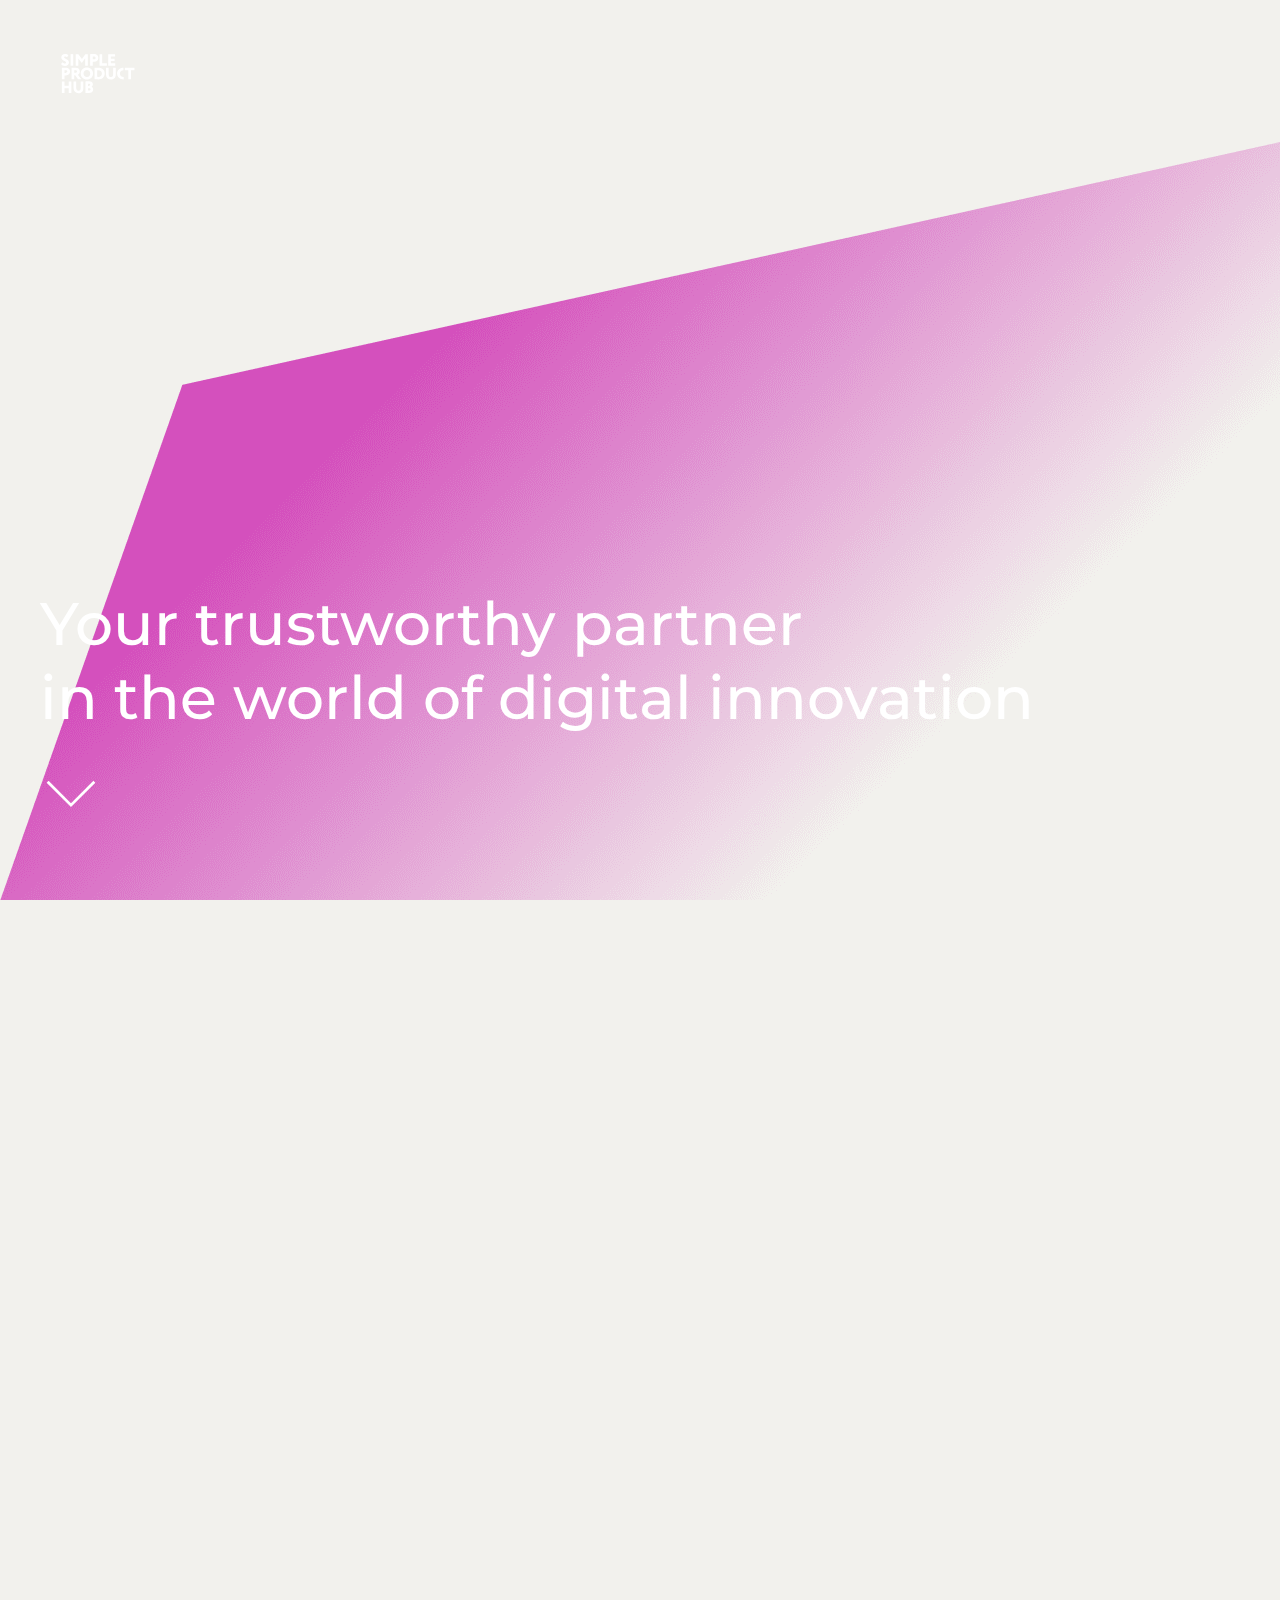
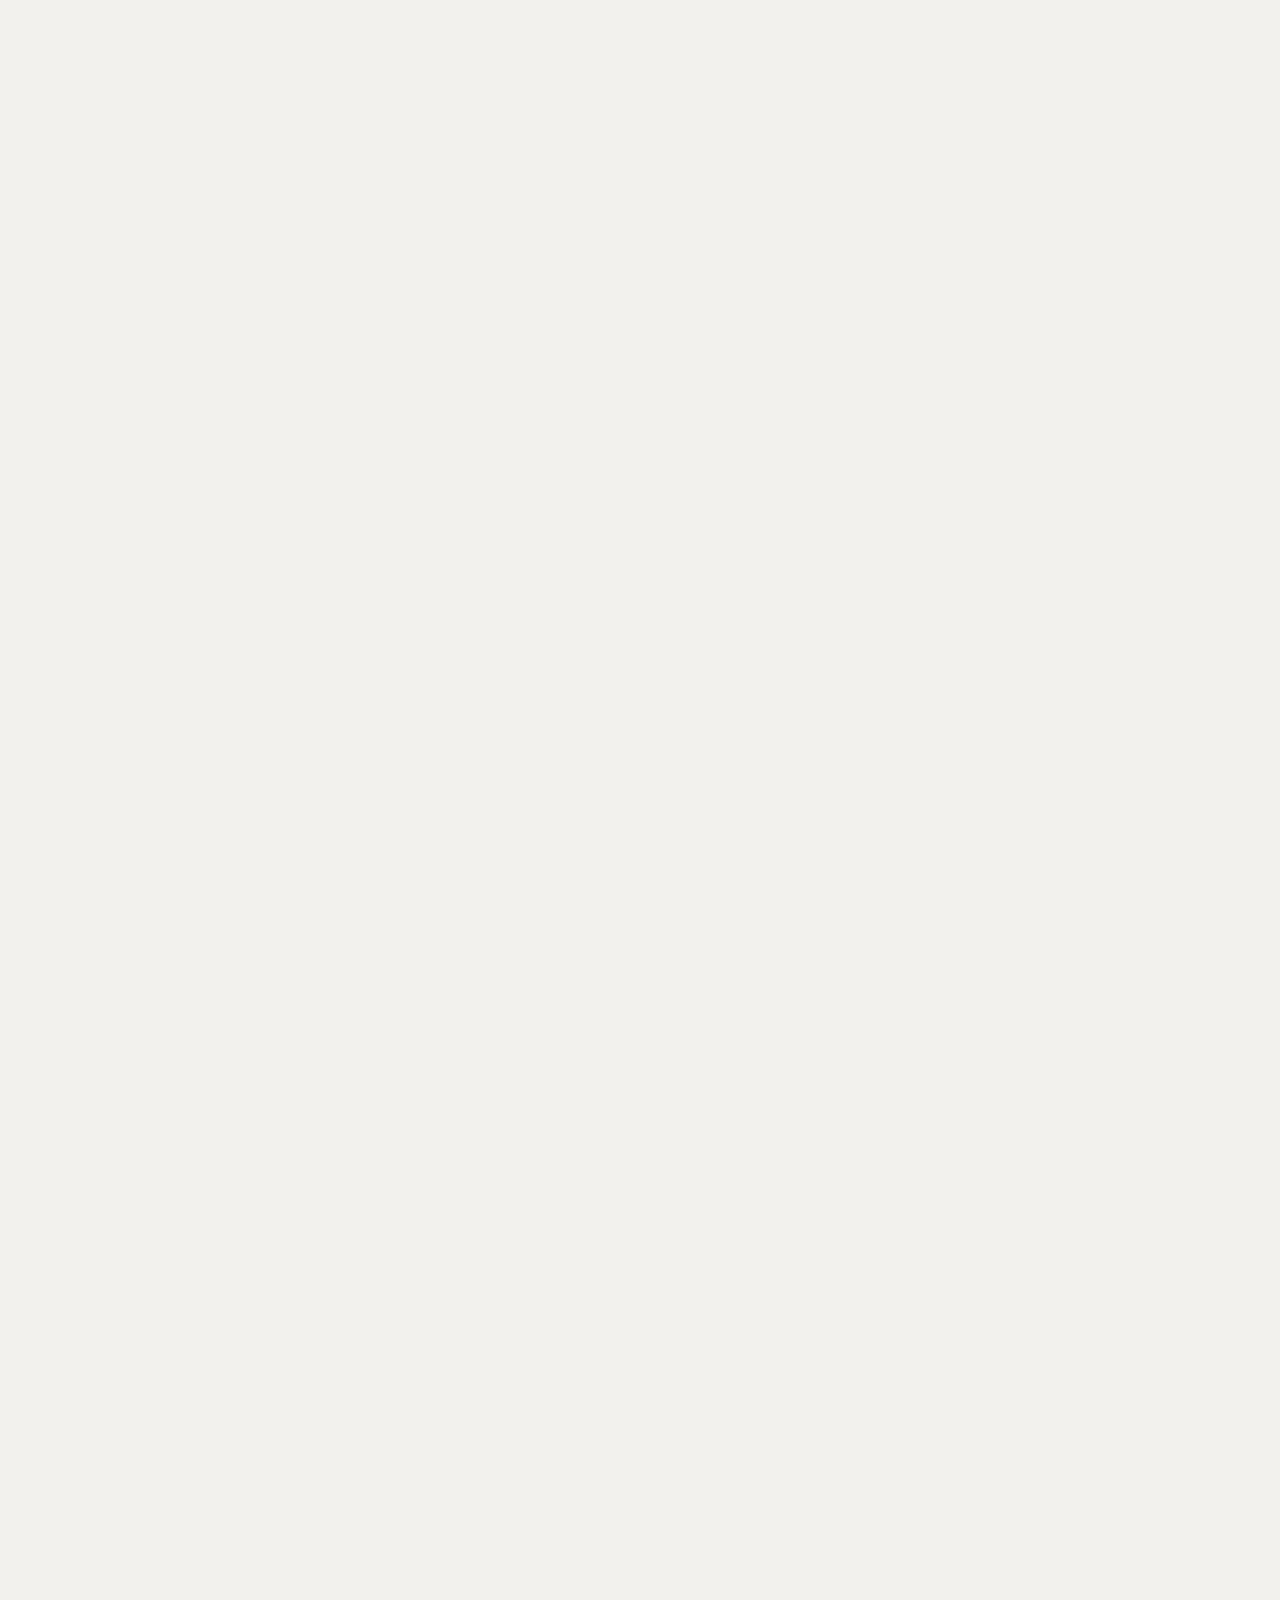
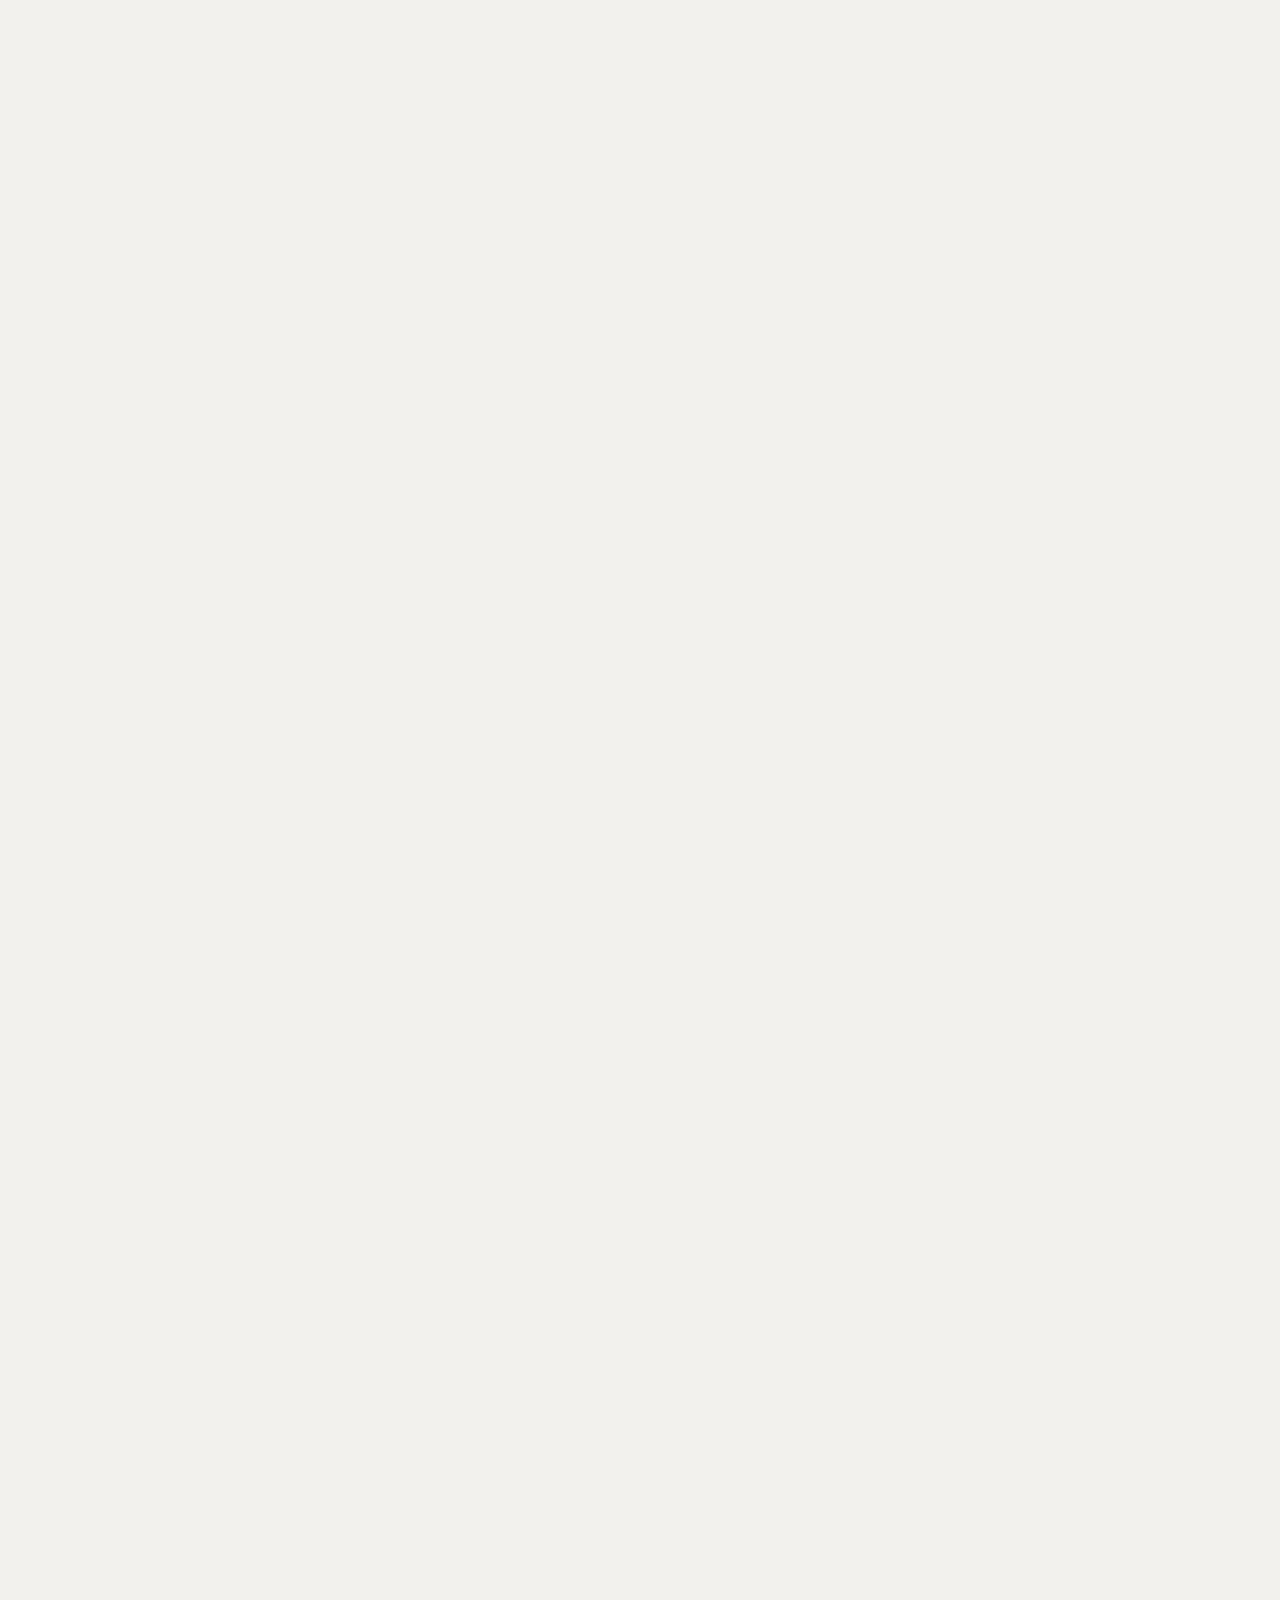
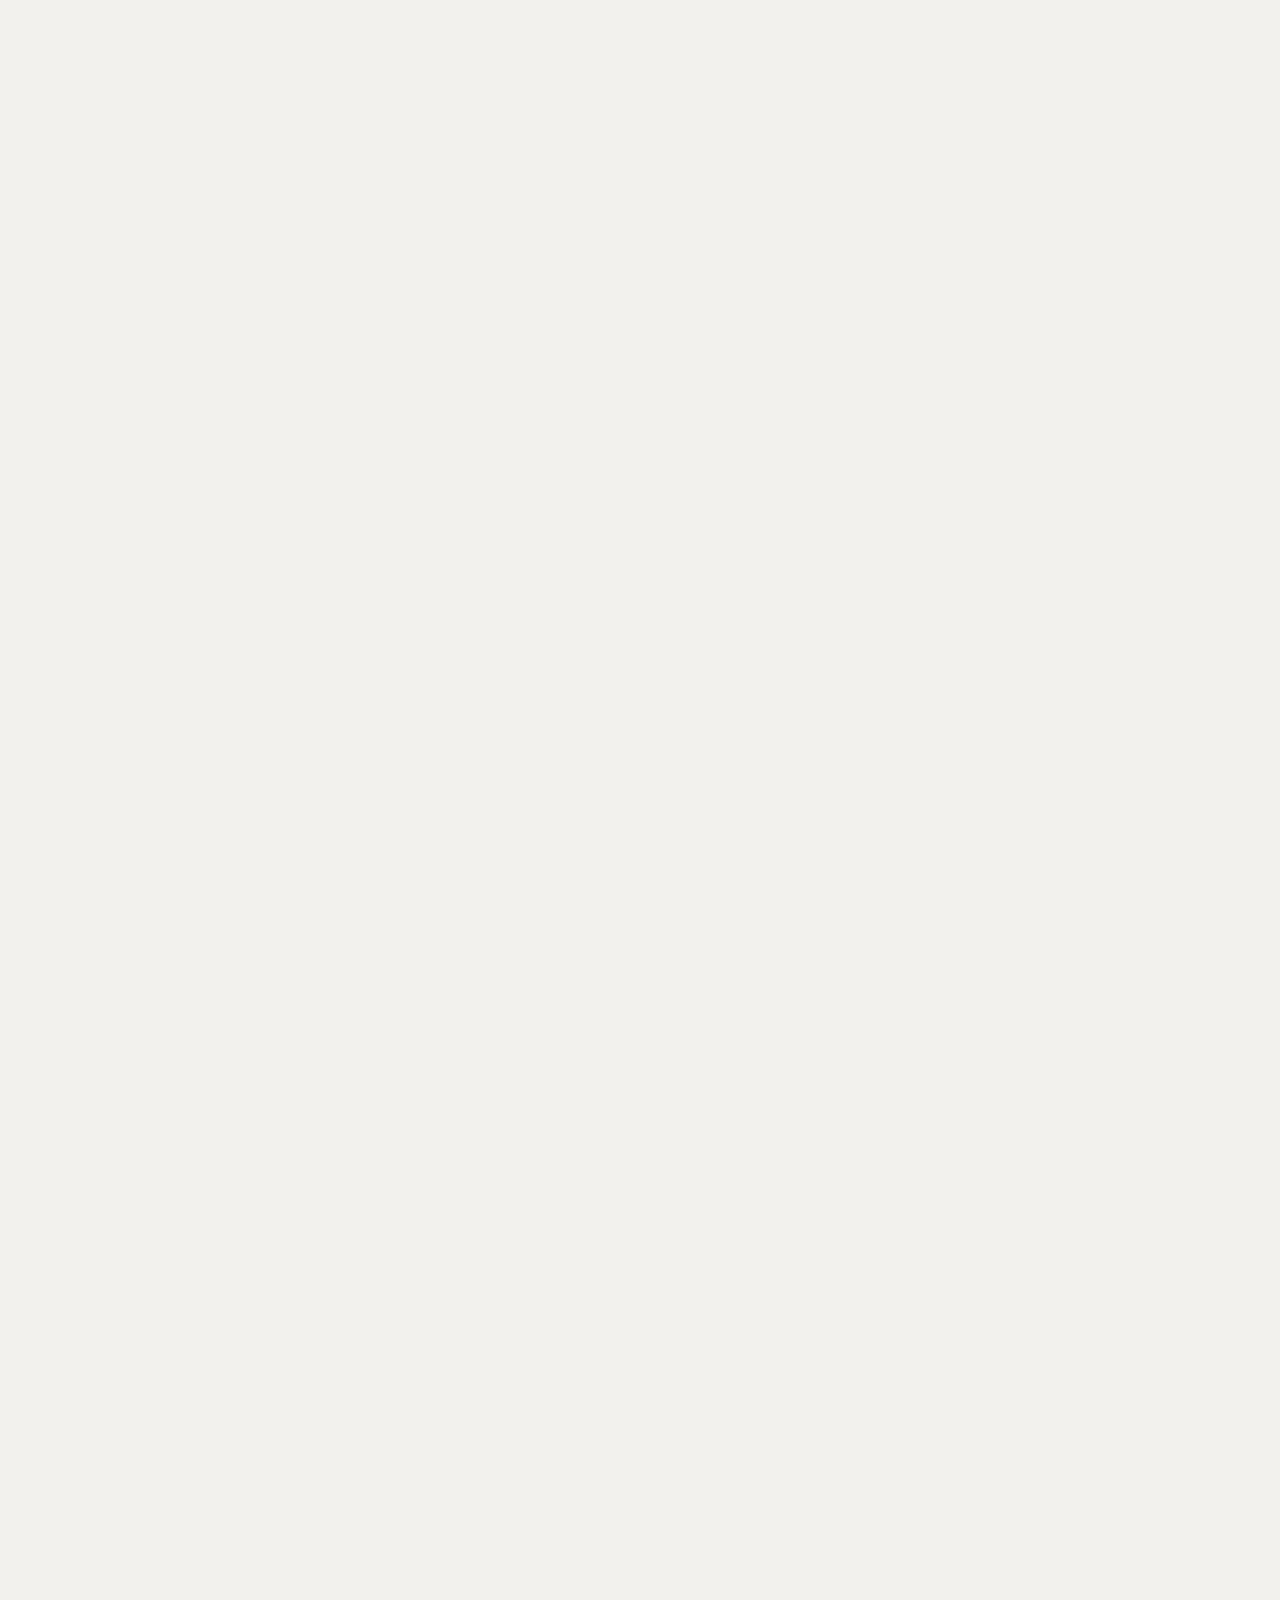
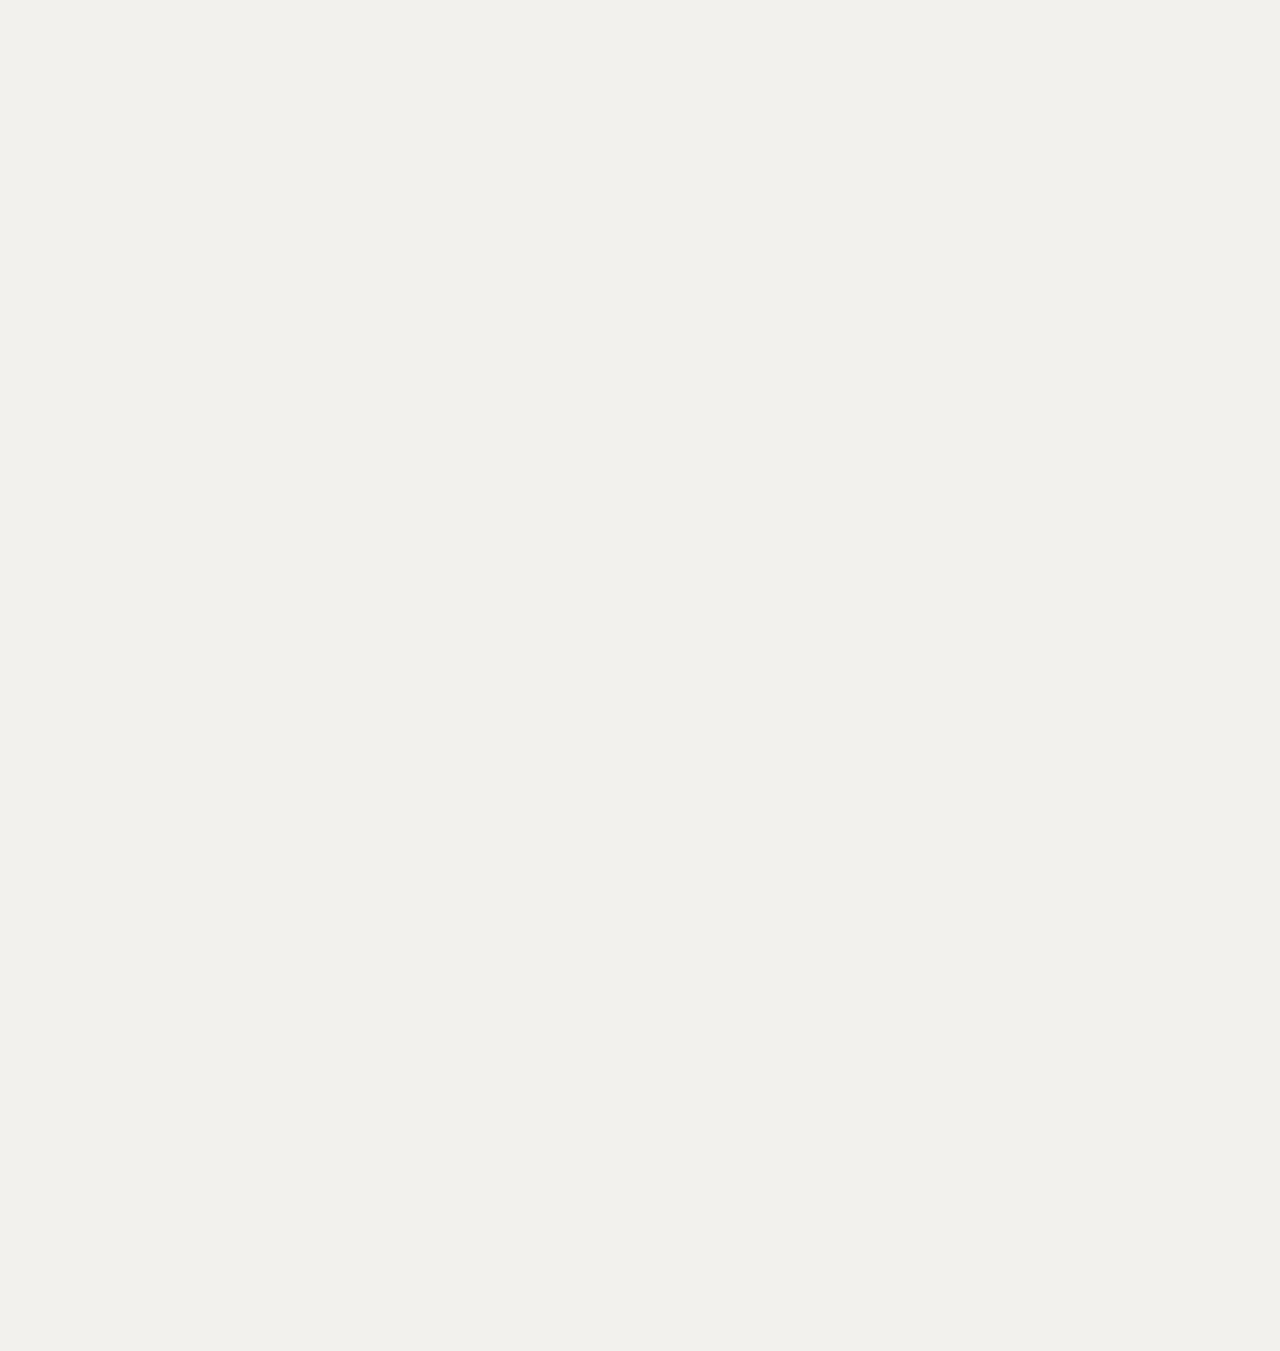
==== commit 016f2a27: "update pages" ====
--- a/index.html
+++ b/index.html
@@ -6,8 +6,8 @@
     <meta name="viewport" content="width=device-width, user-scalable=no, initial-scale=1.0, maximum-scale=1.0, minimum-scale=1.0">
     <meta http-equiv="X-UA-Compatible" content="ie=edge">
 
-    <link rel="stylesheet" href="assets/css/style.css?_v=20240513155226">
-    <link rel="stylesheet" href="https://cdn.jsdelivr.net/npm/swiper@10/swiper-bundle.min.css?_v=20240513155226">
+    <link rel="stylesheet" href="assets/css/style.css?_v=20240522160955">
+    <link rel="stylesheet" href="https://cdn.jsdelivr.net/npm/swiper@10/swiper-bundle.min.css?_v=20240522160955">
     <title>Главная</title>
 </head>
 
@@ -16,7 +16,7 @@
     <div class="wrapper">
         <header class="header header_home">
             <div class="header__container container">
-                <a href="" class="header__logo">
+                <a href="" class="header__logo anim-items">
                     <img src="assets/images/logo.svg" alt="">
                     <img src="assets/images/logo-pink.svg" alt="">
                 </a>
@@ -75,11 +75,17 @@
 
         <main class="page page_home">
             <div class="intro">
-                <div class="intro__image">
-                    <img src="assets/images/intro.jpg" alt="">
+                <div class="intro__video">
+                    <video muted autoplay loop src="assets/videos/01.mp4" playsinline></video>
+                    <video muted autoplay loop src="assets/videos/02.mp4" playsinline></video>
                 </div>
                 <div class="intro__container container">
-                    <div class="intro__content">
+                    <div class="intro__background anim-items">
+                        <img src="assets/images/intro.png" alt="">
+                        <img src="assets/images/intro_mobile.png" alt="">
+                    </div>
+                    <div class="intro__content anim-items">
+
                         <div class="intro__text">
                             Your trustworthy partner
                             <br>
@@ -215,15 +221,7 @@
                                 </div>
                                 <div class="item-services__main">
                                     <div class="item-services__content content">
-                                        <ul>
-                                            <li>Analyze IT delivery process gaps, propose changes optimizations;</li>
-                                            <li>Increase the transparency of processes: setup process metrics, visualize work, describe clear rules;</li>
-                                            <li>Team as a Service</li>
-                                            <li>Set up feedback loops;</li>
-                                            <li>Analyze performance through metrics: build dashboards, identify problems/points of growth;</li>
-                                            <li>Propose management framework, adapt and implementing it;</li>
-                                            <li>Provide training to team leaders and their teams.</li>
-                                        </ul>
+                                        <p>Access strong expertise in UX/UI design, web and mobile applications, cloud solutions, AI/ML, crypto platforms, low-code</p>
                                     </div>
                                     <div class="item-services__image">
                                         <img src="assets/images/services/01.png" alt="">
@@ -423,7 +421,8 @@
                             <label class="contact-us__checkbox checkbox">
                                 <input class="checkbox__input" type="checkbox">
                                 <span class="checkbox__text">
-                                    <span>By clicking the Send button, you consent that Simple Product Hub Software Design L.L.C. can process your provided personal data for the purpose of assessing your request and providing you with appropriate responses. Before you consent, please view our Privacy Notice</span>
+                                    <span>By clicking the Send button, you consent that Simple Product Hub Software Design L.L.C. can process your provided personal data for the purpose of assessing your request and providing you with appropriate responses. Before you consent, <b>please view our Privacy Notice</b>
+                                    </span>
                                 </span>
                             </label>
                             <label class="contact-us__checkbox checkbox">
@@ -513,8 +512,8 @@
         </footer>
 
     </div>
-    <script src="assets/js/script.js?_v=20240513155226"></script>
-    <script src="assets/js/app.js?_v=20240513155226"></script>
+    <script src="assets/js/script.js?_v=20240522160955"></script>
+    <script src="assets/js/app.js?_v=20240522160955"></script>
 </body>
 
 </html>--- a/assets/css/style.css
+++ b/assets/css/style.css
@@ -193,7 +193,15 @@
 
 .content h2 {
   font-size: 26px;
-  margin-bottom: 10px;
+  margin-bottom: 22px;
+  line-height: 126.9230769231%;
+}
+
+.content strong {
+  font-size: 26px;
+  margin-bottom: 22px;
+  font-weight: 500;
+  display: inline-block;
   line-height: 126.9230769231%;
 }
 
@@ -246,6 +254,7 @@
 }
 
 .base-button {
+  font-size: 16px;
   display: -webkit-inline-box;
   display: -ms-inline-flexbox;
   display: inline-flex;
@@ -296,12 +305,23 @@
 }
 
 .header__logo {
+  top: 1px;
+  position: relative;
   -webkit-box-flex: 0;
   -ms-flex: 0 0 auto;
   flex: 0 0 auto;
   -ms-flex-item-align: end;
   align-self: flex-end;
   margin-right: 20px;
+  -webkit-transition: all 0.5s ease 0s;
+  transition: all 0.5s ease 0s;
+  opacity: 0;
+  visibility: hidden;
+}
+
+.header__logo.active {
+  opacity: 1;
+  visibility: visible;
 }
 
 .header__logo img {
@@ -432,6 +452,16 @@
   margin-bottom: 95px;
 }
 
+.services__image {
+  width: 100%;
+  display: -webkit-box;
+  display: -ms-flexbox;
+  display: flex;
+  -webkit-box-pack: center;
+  -ms-flex-pack: center;
+  justify-content: center;
+}
+
 .services__image.hidden {
   opacity: 0;
   visibility: hidden;
@@ -450,6 +480,10 @@
 
 .services__item:first-child {
   padding-top: 0;
+}
+
+.services__item:first-child .item-services__image {
+  top: 0;
 }
 
 .services__item:last-child .item-services__image {
@@ -488,6 +522,9 @@
 }
 
 .item-services__button svg {
+  -webkit-box-flex: 0;
+  -ms-flex: 0 0 auto;
+  flex: 0 0 auto;
   -webkit-transition: all 0.3s ease 0s;
   transition: all 0.3s ease 0s;
   width: 43px;
@@ -620,8 +657,12 @@
 }
 
 .about__text {
-  font-size: 26px;
-  line-height: 176.9230769231%;
+  font-size: 36px;
+  line-height: 127.7777777778%;
+}
+
+.values {
+  margin-bottom: 50px;
 }
 
 .values__title {
@@ -687,6 +728,7 @@
 }
 
 .intro {
+  overflow: hidden;
   position: relative;
   margin-bottom: 100px;
   min-height: 500px;
@@ -703,7 +745,7 @@
   padding-top: 120px;
 }
 
-.intro__image img {
+.intro__video video {
   z-index: 3;
   position: absolute;
   top: 0;
@@ -716,6 +758,22 @@
   object-position: center;
 }
 
+.intro__background {
+  position: absolute;
+  bottom: 0;
+  left: 0;
+  z-index: 9;
+  -webkit-transition: all 0.5s ease 0s;
+  transition: all 0.5s ease 0s;
+  opacity: 0;
+  visibility: hidden;
+}
+
+.intro__background.active {
+  opacity: 1;
+  visibility: visible;
+}
+
 .intro__container {
   width: 100%;
 }
@@ -724,6 +782,19 @@
   position: relative;
   z-index: 10;
   padding-bottom: 78px;
+  opacity: 0;
+  -webkit-transition: all 0.5s ease 0.3s;
+  transition: all 0.5s ease 0.3s;
+  visibility: hidden;
+  -webkit-transform: translate(0, 20px);
+  transform: translate(0, 20px);
+}
+
+.intro__content.active {
+  opacity: 1;
+  visibility: visible;
+  -webkit-transform: translate(0, 0);
+  transform: translate(0, 0);
 }
 
 .intro__text {
@@ -737,6 +808,10 @@
   width: 62px;
   height: 62px;
   color: #fff;
+}
+
+.page_home {
+  padding-top: 0 !important;
 }
 
 .contact-us {
@@ -872,12 +947,16 @@
 
 .checkbox svg {
   position: absolute;
-  top: -4px;
-  left: 3px;
-  color: #000;
+  top: 4px;
+  left: 5px;
+  color: #fff;
   z-index: 10;
   width: 15px;
   height: 15px;
+  -webkit-transform: scale(0);
+  transform: scale(0);
+  -webkit-transition: all 0.3s ease 0s;
+  transition: all 0.3s ease 0s;
 }
 
 .checkbox__text {
@@ -899,6 +978,11 @@
   font-size: 13px;
   color: #969696;
   line-height: 138.4615384615%;
+}
+
+.checkbox__text > span b {
+  color: #000;
+  font-weight: 500;
 }
 
 .checkbox__text:before {
@@ -924,7 +1008,7 @@
   height: 25px;
   left: 0;
   top: 0;
-  background-color: #CC27B0;
+  background: url("../images/icons/check.svg") 50% 50%/18px 18px no-repeat #CC27B0;
   -webkit-transform: scale(0);
   transform: scale(0);
   -webkit-transition: all 0.3s ease 0s;
@@ -1069,6 +1153,10 @@
     flex: 0 1 50%;
   }
 
+  .values {
+    margin-bottom: 45px;
+  }
+
   .item-values__image {
     max-width: 250px;
     max-height: 250px;
@@ -1080,6 +1168,10 @@
 
   .intro {
     height: 100vh;
+  }
+
+  .intro__video video:last-child {
+    display: none;
   }
 
   .contact-us__row {
@@ -1155,7 +1247,7 @@
 
   .item-services__image {
     position: absolute;
-    top: 0;
+    top: 60px;
     left: 0;
     -webkit-transform: translate(-100%, 0);
     transform: translate(-100%, 0);
@@ -1176,6 +1268,10 @@
     padding: 0 30px;
   }
 
+  .values {
+    margin-bottom: 95px;
+  }
+
   .contact-us__body {
     display: -webkit-box;
     display: -ms-flexbox;
@@ -1218,8 +1314,12 @@
 
 @media (min-width: 1230px) {
   .item-services__image {
-    -webkit-transform: translate(-150%, 0);
-    transform: translate(-150%, 0);
+    -webkit-transform: translate(-125%, 0);
+    transform: translate(-125%, 0);
+  }
+
+  .intro__background img:last-child {
+    display: none;
   }
 }
 
@@ -1268,6 +1368,14 @@
 
   .intro {
     margin-bottom: calc(40px + 60 * (100vw - 320px) / 910);
+  }
+
+  .intro__background {
+    left: -120px;
+  }
+
+  .intro__background img:first-child {
+    display: none;
   }
 
   .contact-us {
@@ -1320,6 +1428,10 @@
     font-size: 40px;
   }
 
+  .about__text {
+    font-size: 26px;
+  }
+
   .intro__text {
     font-size: 50px;
     margin-bottom: 10px;
@@ -1367,6 +1479,10 @@
 
 @media (max-width: 767.98px) {
   .content h2 {
+    font-size: 22px;
+  }
+
+  .content strong {
     font-size: 22px;
   }
 
@@ -1495,7 +1611,7 @@
     position: absolute;
     right: 0;
     top: calc(50% - 1px);
-    border: 1.5px solid #1D1D1D;
+    border: 1px solid #1D1D1D;
     width: 100%;
   }
 
@@ -1673,6 +1789,18 @@
     font-size: 16px;
   }
 
+  .intro {
+    min-height: 100vh;
+  }
+
+  .intro__video video:first-child {
+    display: none;
+  }
+
+  .intro__background {
+    left: -250px;
+  }
+
   .intro__content {
     padding-bottom: 25px;
   }
@@ -1698,6 +1826,11 @@
 @media (max-width: 480.98px) {
   .about__image img {
     height: 230px;
+  }
+
+  .intro__background {
+    left: -350px;
+    top: 100px;
   }
 }
 
@@ -1743,6 +1876,10 @@
 }
 
 @media (any-hover: hover) {
+  .more:hover span {
+    text-decoration: underline;
+  }
+
   .base-button:hover {
     background: #33635D;
   }
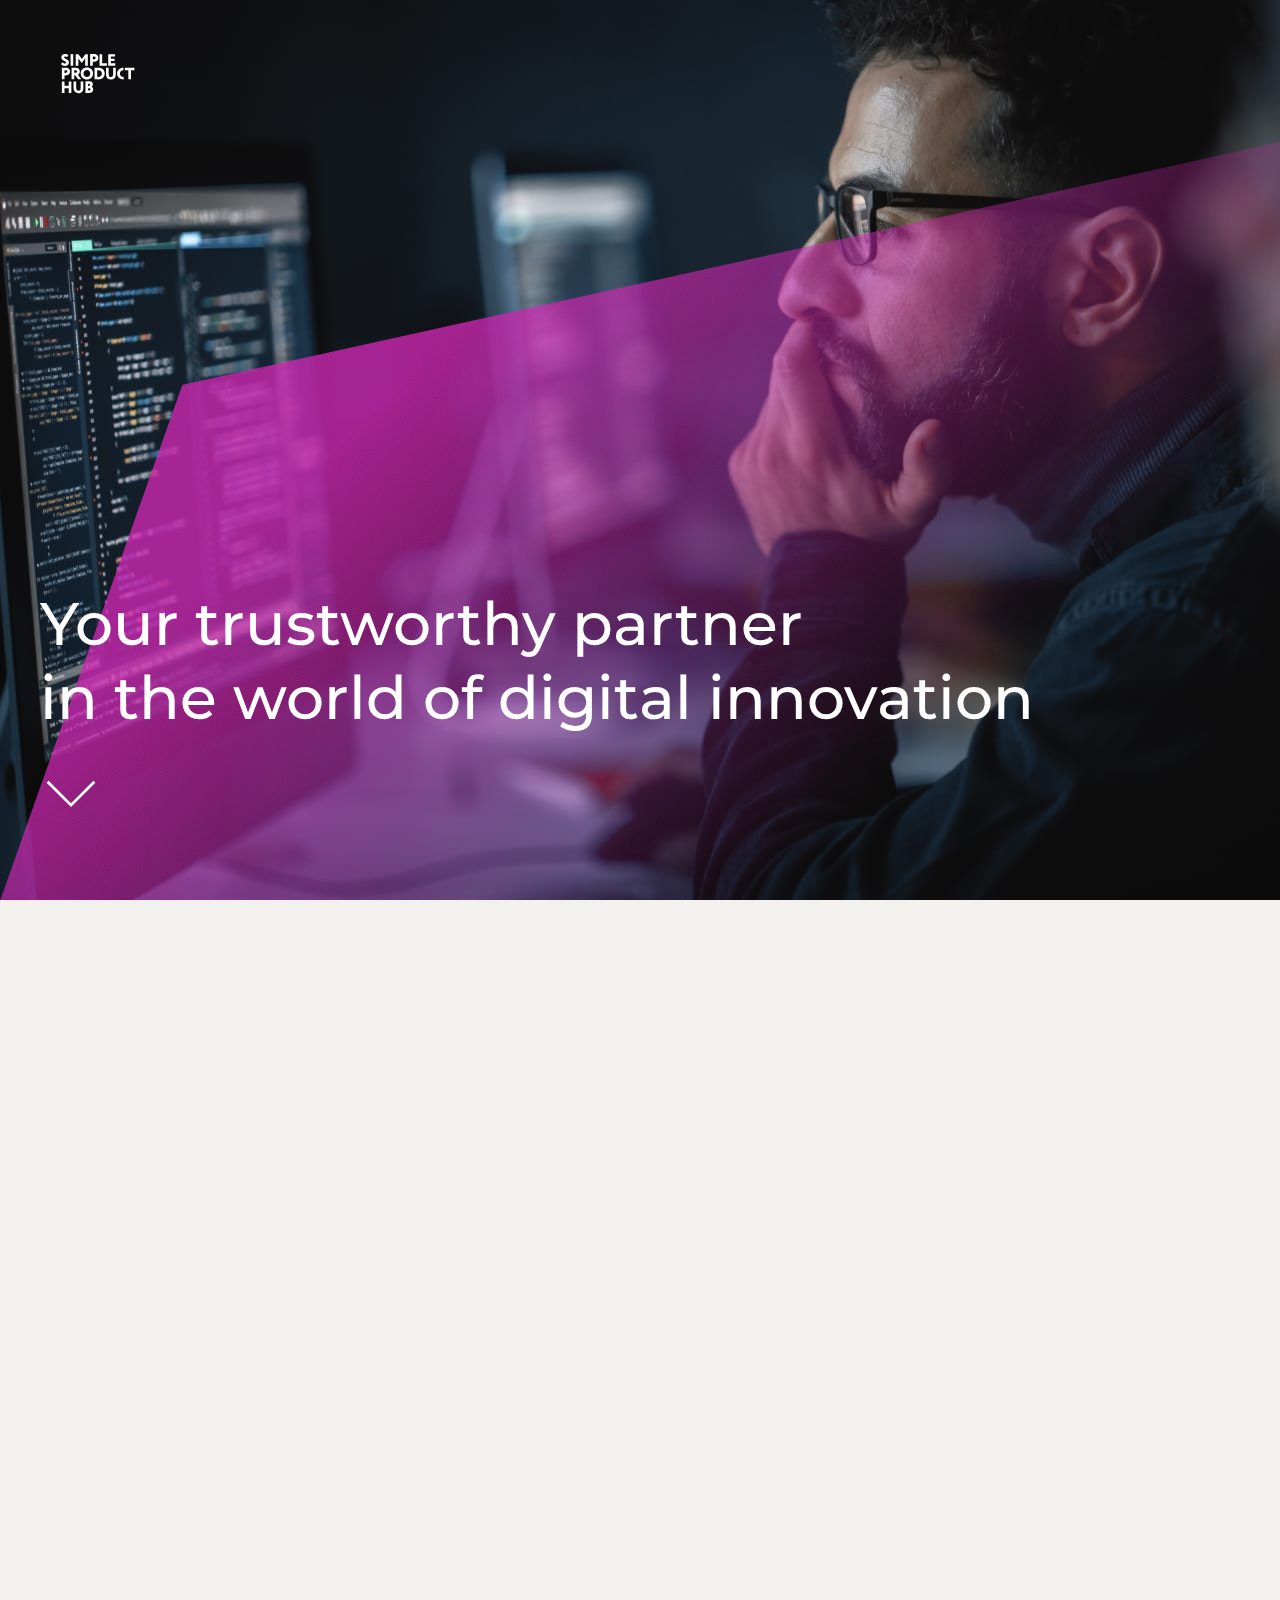
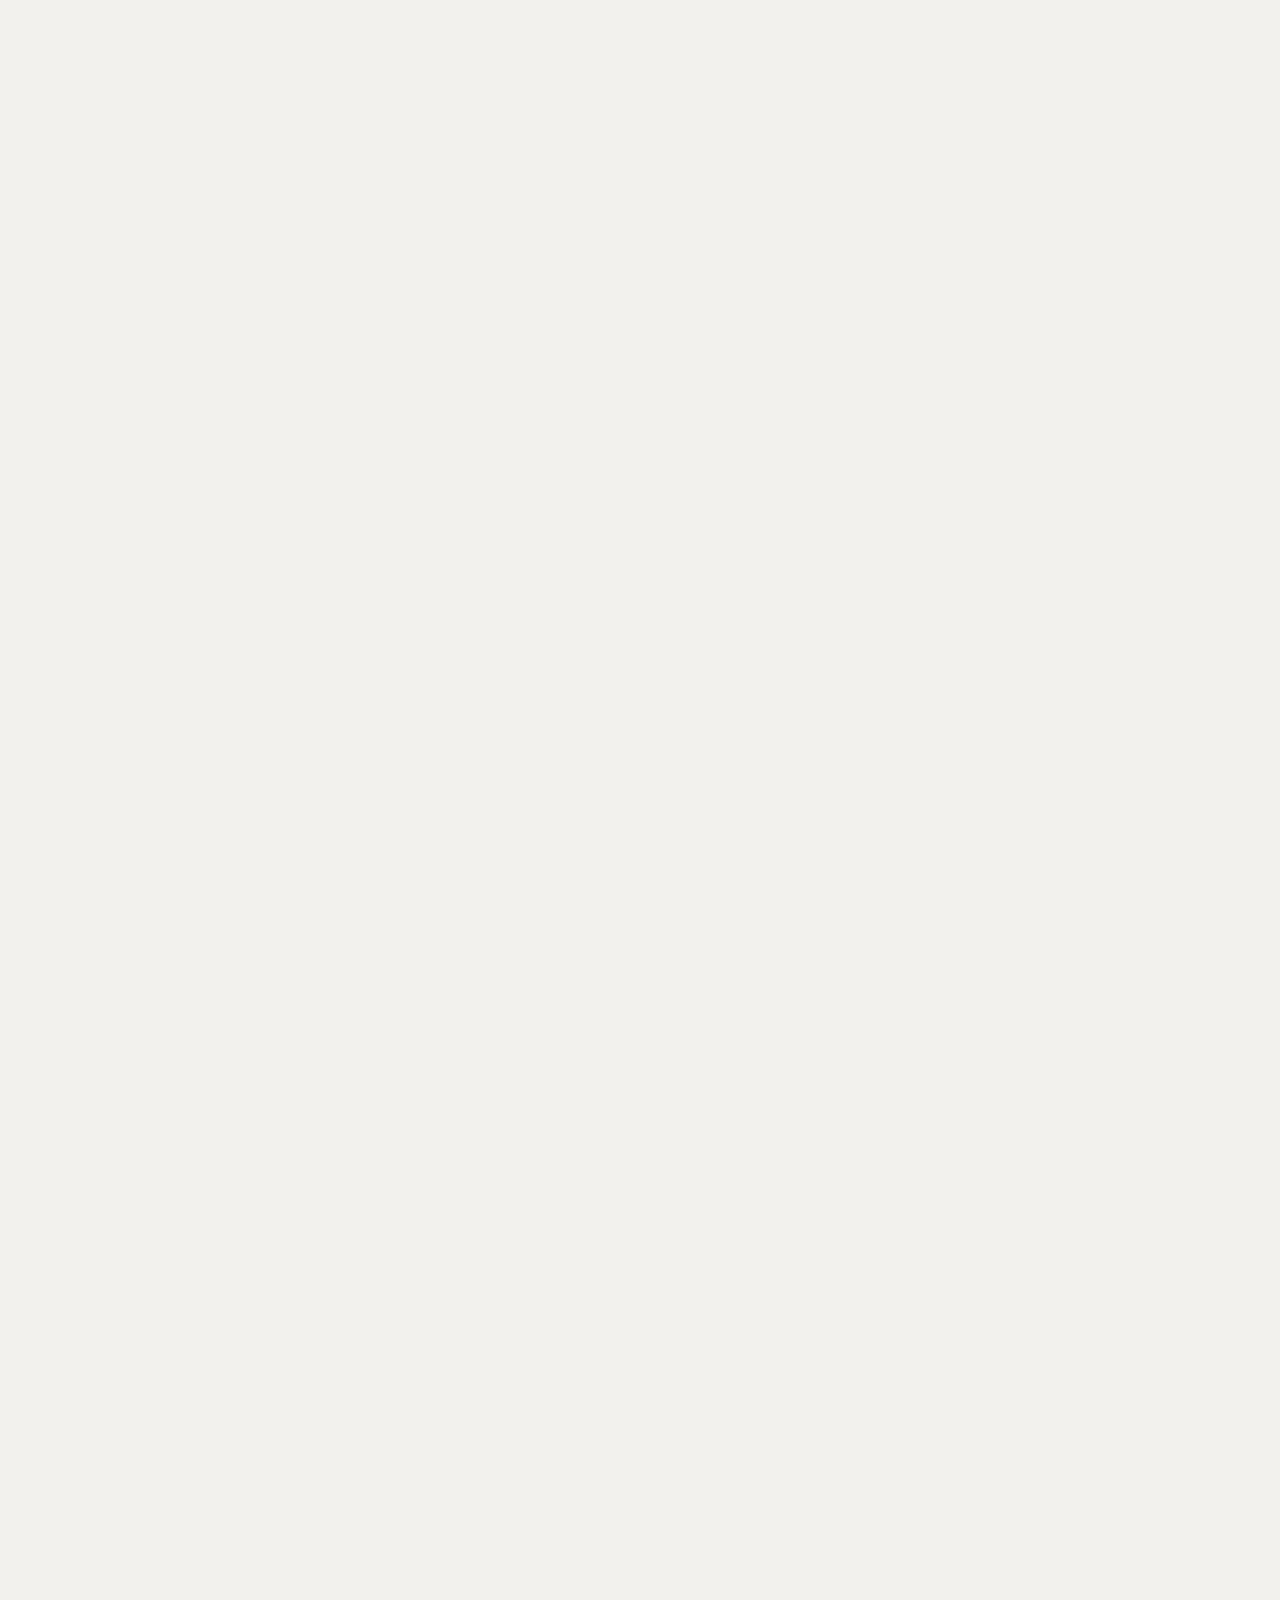
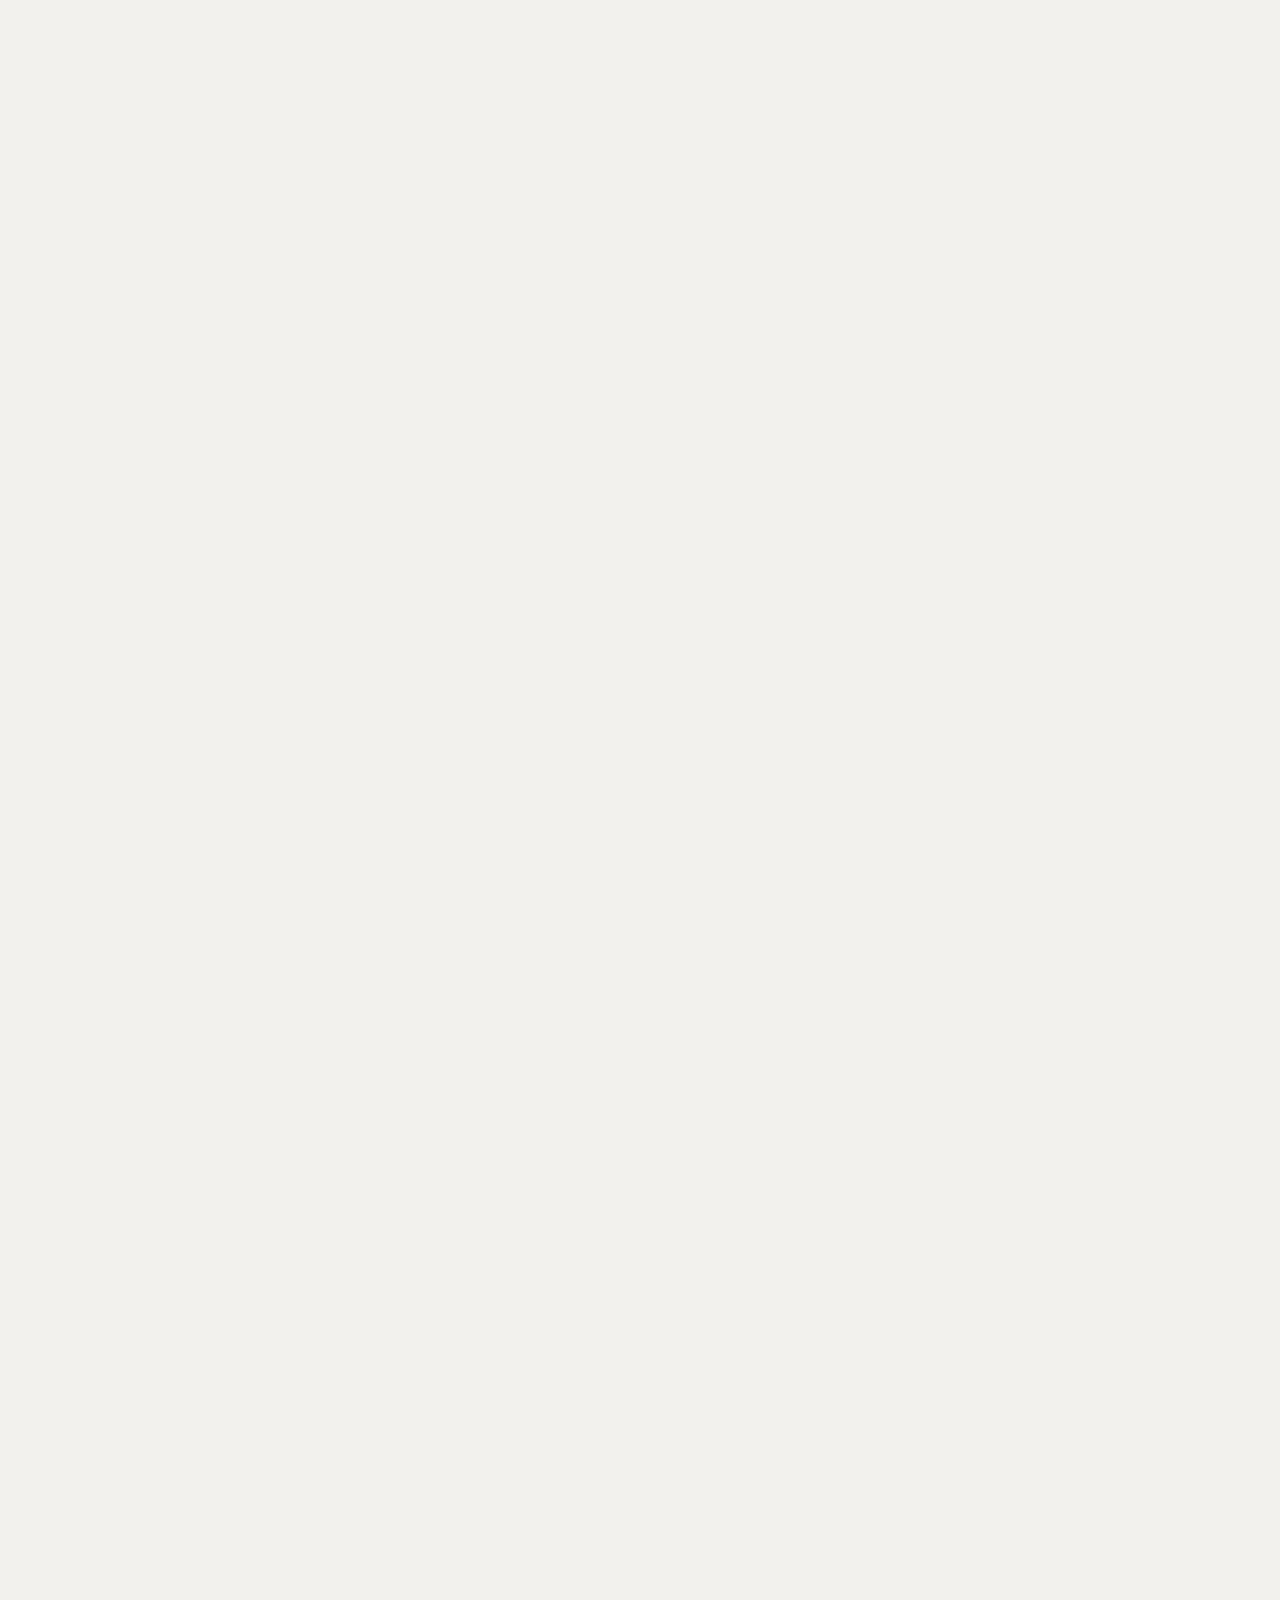
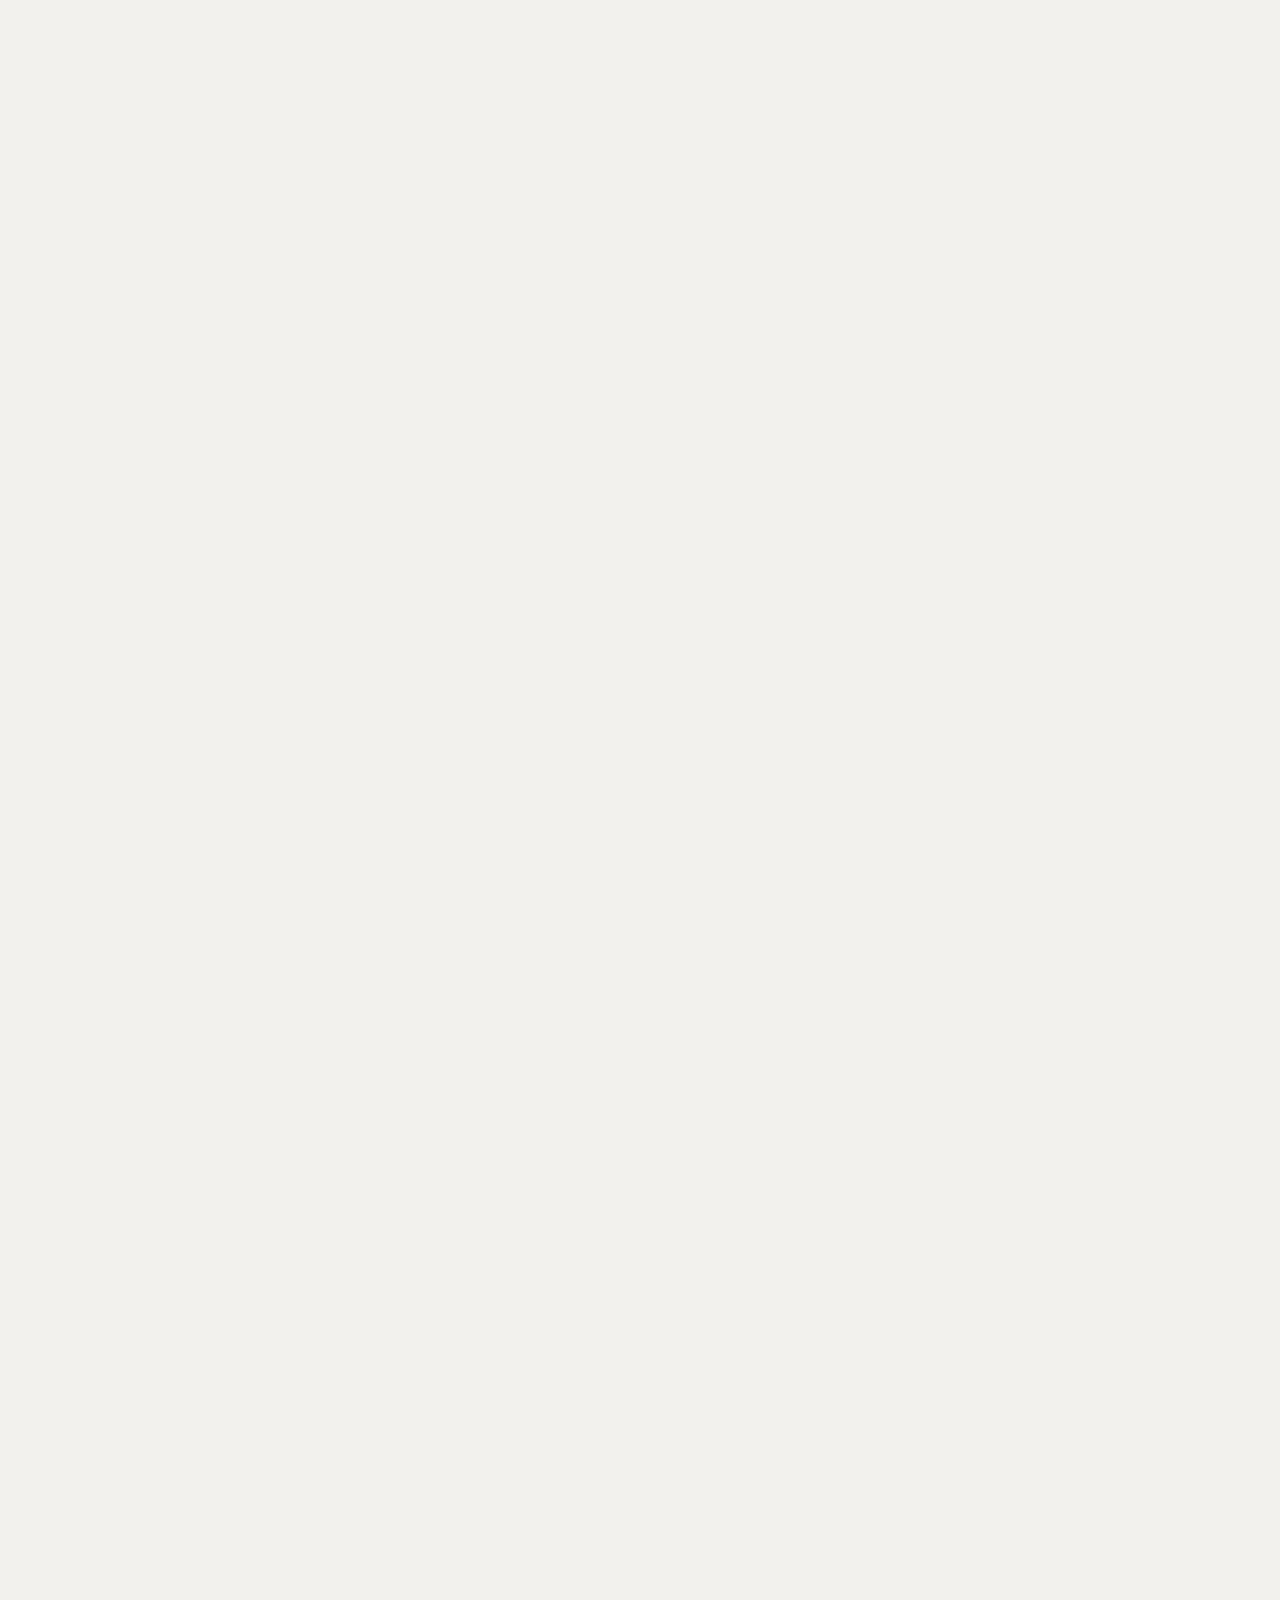
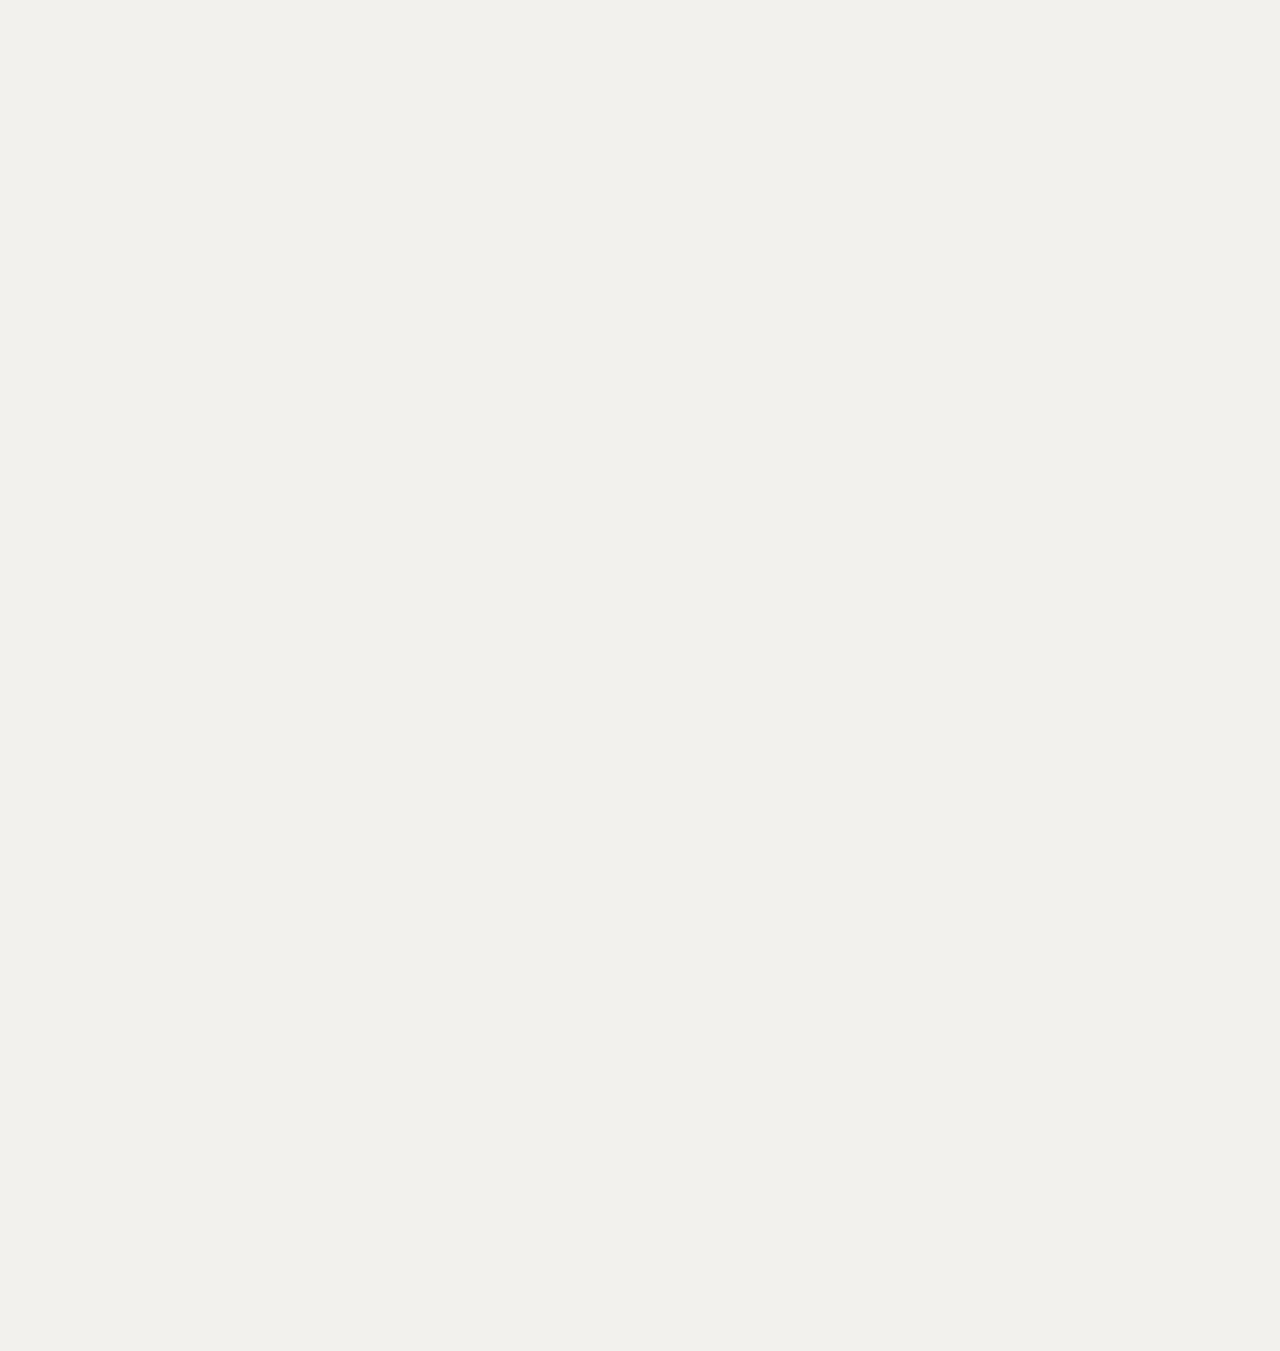
==== commit 5a99812a: "update" ====
--- a/index.html
+++ b/index.html
@@ -6,8 +6,8 @@
     <meta name="viewport" content="width=device-width, user-scalable=no, initial-scale=1.0, maximum-scale=1.0, minimum-scale=1.0">
     <meta http-equiv="X-UA-Compatible" content="ie=edge">
 
-    <link rel="stylesheet" href="assets/css/style.css?_v=20240522160955">
-    <link rel="stylesheet" href="https://cdn.jsdelivr.net/npm/swiper@10/swiper-bundle.min.css?_v=20240522160955">
+    <link rel="stylesheet" href="assets/css/style.css?_v=20240523182323">
+    <link rel="stylesheet" href="https://cdn.jsdelivr.net/npm/swiper@10/swiper-bundle.min.css?_v=20240523182323">
     <title>Главная</title>
 </head>
 
@@ -75,9 +75,10 @@
 
         <main class="page page_home">
             <div class="intro">
+
                 <div class="intro__video">
-                    <video muted autoplay loop src="assets/videos/01.mp4" playsinline></video>
-                    <video muted autoplay loop src="assets/videos/02.mp4" playsinline></video>
+                    <video class="lazy" muted autoplay loop src="assets/videos/01_1.mp4" poster="assets/images/intro.jpg" playsinline></video>
+                    <video class="lazy" muted autoplay loop src="assets/videos/02_2.mp4" poster="assets/images/intro_mobile.jpg" playsinline></video>
                 </div>
                 <div class="intro__container container">
                     <div class="intro__background anim-items">
@@ -235,7 +236,7 @@
                                 </div>
                             </div>
                             <div class="services__item item-services">
-                                <div data-spoiler="" class="item-services__button stroke">
+                                <div data-spoiler="" class="item-services__button item-services__button_last stroke">
                                     <span>Team as a Service</span>
                                     <svg>
                                         <use xlink:href="assets/images/icons/icons.svg#angle-down"></use>
@@ -512,8 +513,8 @@
         </footer>
 
     </div>
-    <script src="assets/js/script.js?_v=20240522160955"></script>
-    <script src="assets/js/app.js?_v=20240522160955"></script>
+    <script src="assets/js/script.js?_v=20240523182323"></script>
+    <script src="assets/js/app.js?_v=20240523182323"></script>
 </body>
 
 </html>--- a/assets/css/style.css
+++ b/assets/css/style.css
@@ -486,10 +486,6 @@
   top: 0;
 }
 
-.services__item:last-child .item-services__image {
-  top: -20px;
-}
-
 .item-services {
   position: relative;
 }
@@ -554,6 +550,8 @@
 }
 
 .projects {
+  -webkit-transition: all 0.3s ease 0s;
+  transition: all 0.3s ease 0s;
   margin-bottom: 200px;
 }
 
@@ -756,6 +754,17 @@
   object-fit: cover;
   -o-object-position: center;
   object-position: center;
+}
+
+.intro__image {
+  position: absolute;
+  bottom: 0;
+  left: 0;
+  z-index: 9;
+  -webkit-transition: all 0.5s ease 0s;
+  transition: all 0.5s ease 0s;
+  opacity: 0;
+  visibility: hidden;
 }
 
 .intro__background {
@@ -1260,6 +1269,10 @@
     object-fit: contain;
   }
 
+  .projects.offset {
+    padding-top: 220px;
+  }
+
   .projects__items {
     margin: 0 -30px;
   }
@@ -1829,8 +1842,8 @@
   }
 
   .intro__background {
-    left: -350px;
-    top: 100px;
+    left: -250px;
+    bottom: 0;
   }
 }
 
@@ -1866,6 +1879,10 @@
 }
 
 @media (min-width: 991.98px) and (max-width: 1230px) {
+  .projects.offset {
+    padding-top: calc(80px + 140 * (100vw - 320px) / 910);
+  }
+
   .contact-us__title {
     width: calc(100px + 260 * (100vw - 320px) / 910);
   }
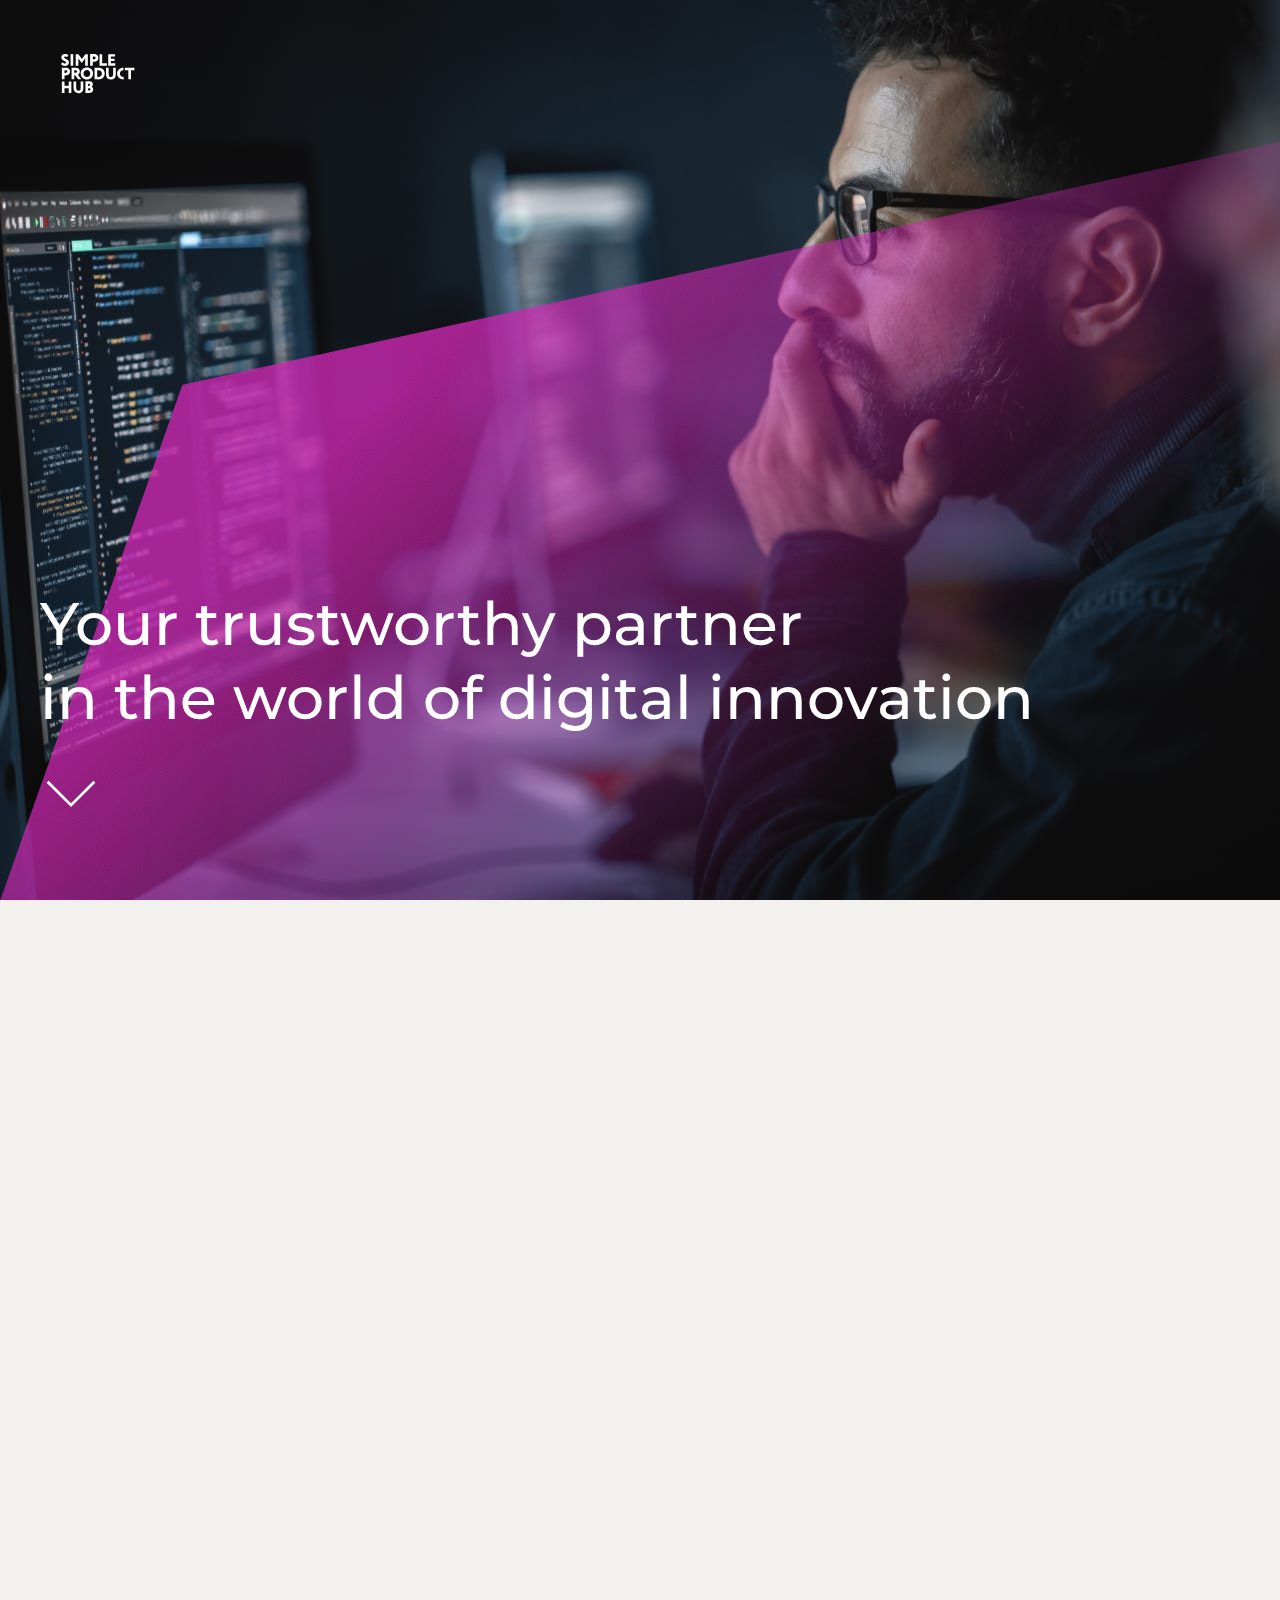
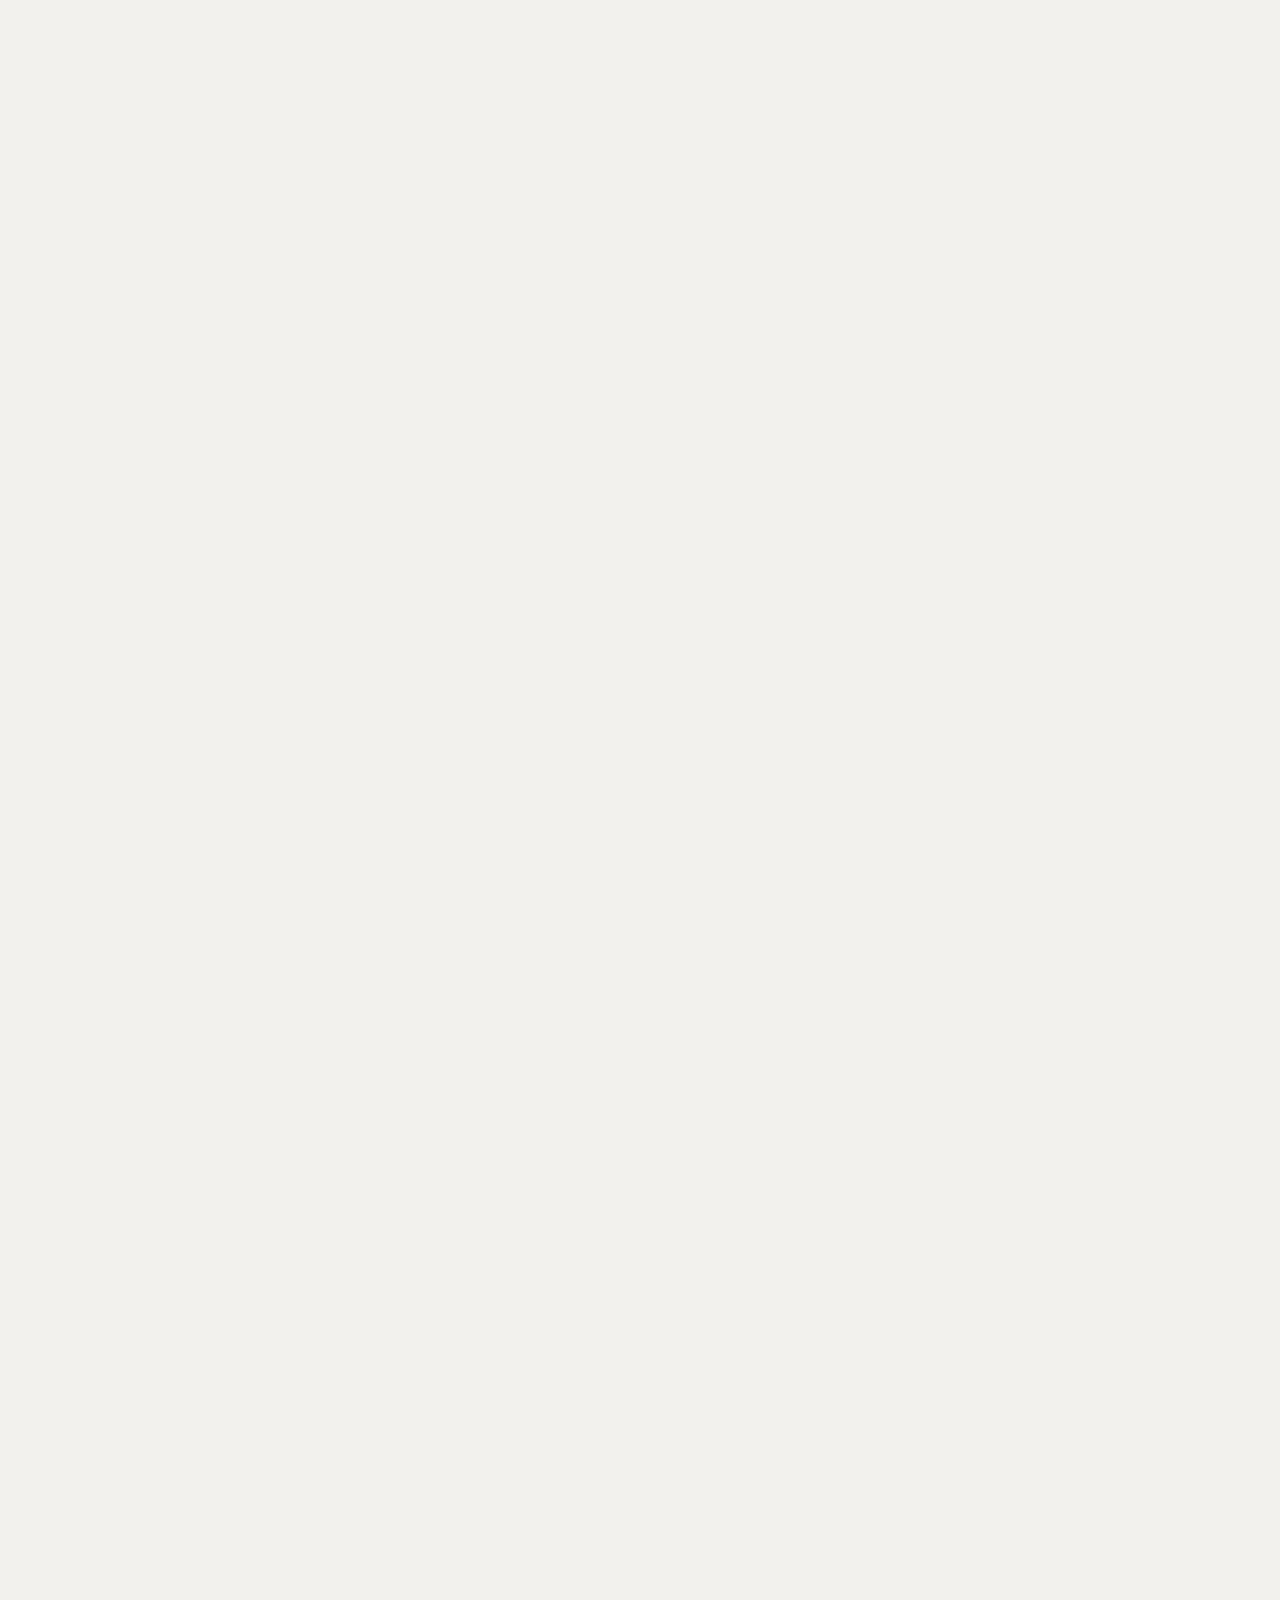
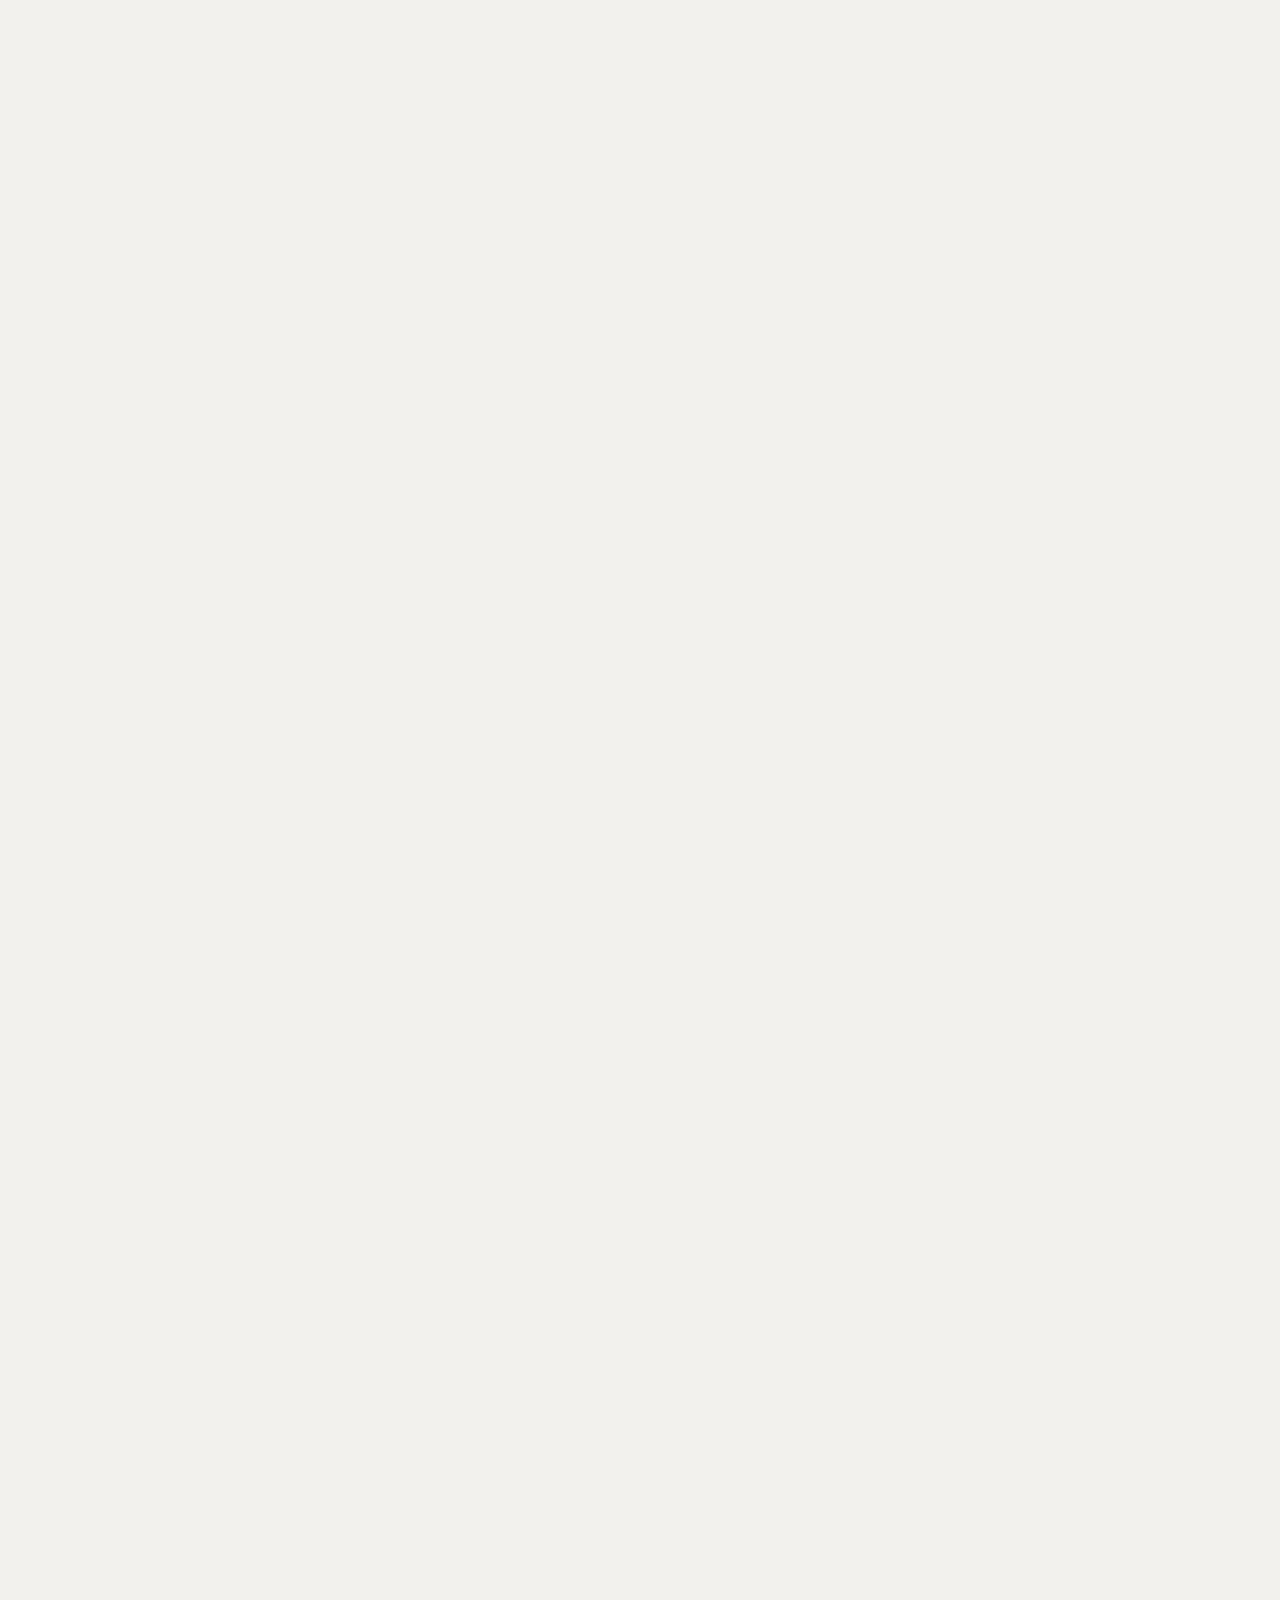
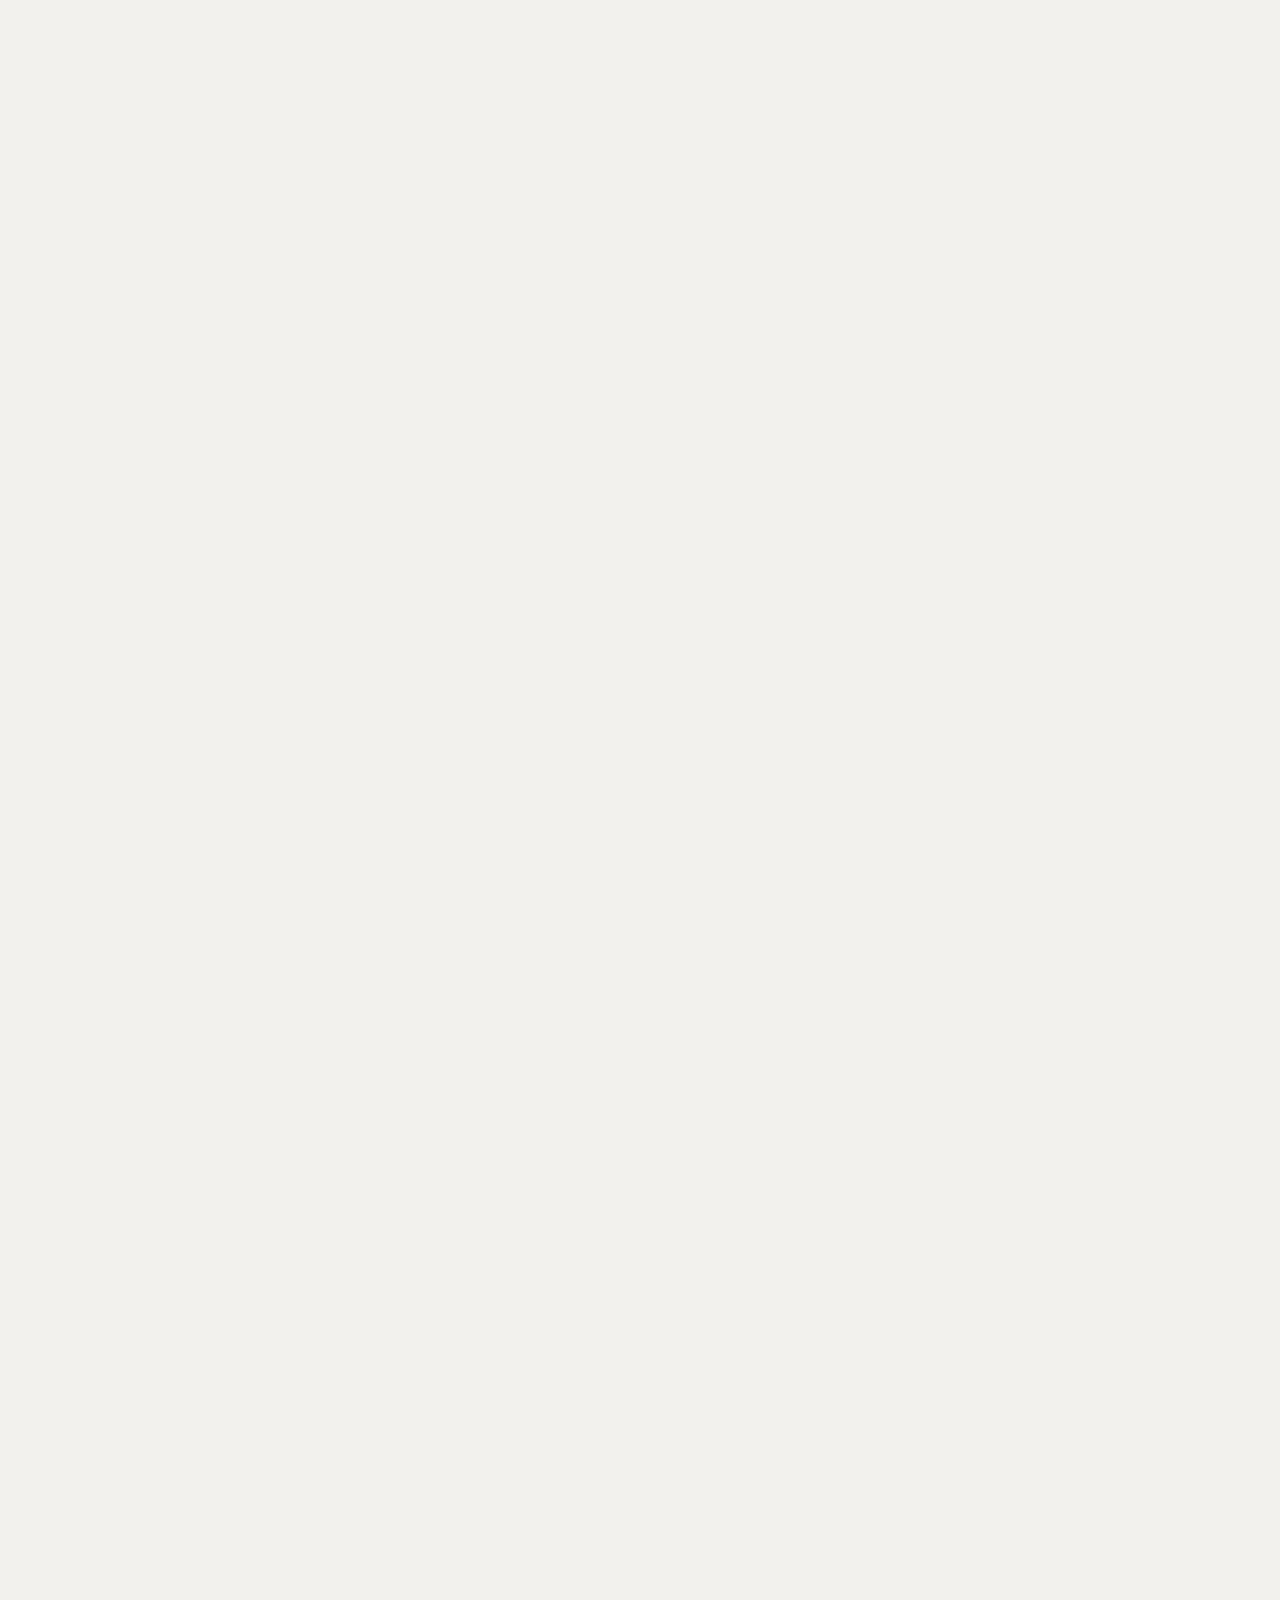
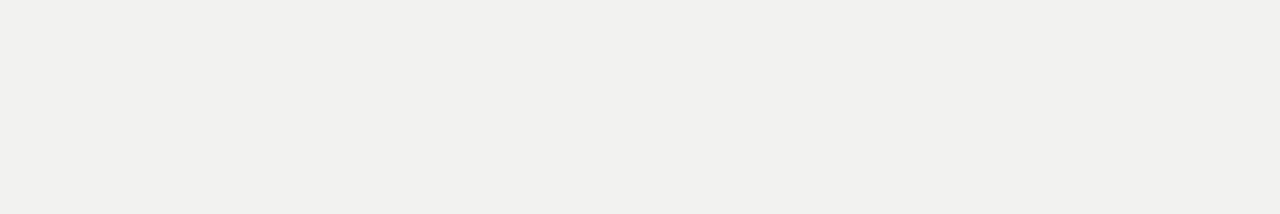
==== commit f6954f38: "update pages" ====
--- a/index.html
+++ b/index.html
@@ -6,8 +6,8 @@
     <meta name="viewport" content="width=device-width, user-scalable=no, initial-scale=1.0, maximum-scale=1.0, minimum-scale=1.0">
     <meta http-equiv="X-UA-Compatible" content="ie=edge">
 
-    <link rel="stylesheet" href="assets/css/style.css?_v=20240523182323">
-    <link rel="stylesheet" href="https://cdn.jsdelivr.net/npm/swiper@10/swiper-bundle.min.css?_v=20240523182323">
+    <link rel="stylesheet" href="assets/css/style.css?_v=20240528001645">
+    <link rel="stylesheet" href="https://cdn.jsdelivr.net/npm/swiper@10/swiper-bundle.min.css?_v=20240528001645">
     <title>Главная</title>
 </head>
 
@@ -271,8 +271,8 @@
                             <div class="item-projects__image">
                                 <img src="assets/images/projects/01.jpg" alt="">
                             </div>
-                            <div class="item-projects__title">Project name 1</div>
-                            <div class="item-projects__text">We can organize the work of distributed remote IT teams so that they effectively interact with the Customer's business units. Particular methodology framework.</div>
+                            <div class="item-projects__title">Non-resident staff management for Filippino company</div>
+                            <div class="item-projects__text">We agreed to transfer non-resident employees to a contract with SPH in the UAE. The company benefits from low personal income taxes in the UAE.</div>
                             <a href="" class="item-projects__more more stroke">
                                 <span>Learn more</span>
                                 <svg>
@@ -284,8 +284,8 @@
                             <div class="item-projects__image">
                                 <img src="assets/images/projects/02.jpg" alt="">
                             </div>
-                            <div class="item-projects__title">Project name 2</div>
-                            <div class="item-projects__text">We can organize the work of distributed remote IT teams so that they effectively interact with the Customer's business units. Particular methodology framework.</div>
+                            <div class="item-projects__title">Consulting for the UAE bank</div>
+                            <div class="item-projects__text">Our specialists conducted a GAP analysis and identified the functionality that is missing in the Bank's online application. We have defined a target model for the architecture of the bank's IT services, which will allow the further development of the service structure to be effectively carried out.</div>
                             <a href="" class="item-projects__more more stroke">
                                 <span>Learn more</span>
                                 <svg>
@@ -293,36 +293,9 @@
                                 </svg>
                             </a>
                         </div>
-                        <div class="projects__item item-projects">
-                            <div class="item-projects__image">
-                                <img src="assets/images/projects/03.jpg" alt="">
-                            </div>
-                            <div class="item-projects__title">Project name 1</div>
-                            <div class="item-projects__text">We can organize the work of distributed remote IT teams so that they effectively interact with the Customer's business units. Particular methodology framework.</div>
-                            <a href="" class="item-projects__more more stroke">
-                                <span>Learn more</span>
-                                <svg>
-                                    <use xlink:href="assets/images/icons/icons.svg#angle-right"></use>
-                                </svg>
-                            </a>
-                        </div>
-                        <div class="projects__item item-projects">
-                            <div class="item-projects__image">
-                                <img src="assets/images/projects/04.jpg" alt="">
-                            </div>
-                            <div class="item-projects__title">Project name 2</div>
-                            <div class="item-projects__text">We can organize the work of distributed remote IT teams so that they effectively interact with the Customer's business units. Particular methodology framework.</div>
-                            <a href="" class="item-projects__more more stroke">
-                                <span>Learn more</span>
-                                <svg>
-                                    <use xlink:href="assets/images/icons/icons.svg#angle-right"></use>
-                                </svg>
-                            </a>
-                        </div>
-                    </div>
-                    <div class="projects__bottom">
-                        <a href="" class="projects__button base-button">View all projects</a>
-                    </div>
+
+                    </div>
+
                 </div>
             </div>
             <div class="about">
@@ -398,9 +371,10 @@
                                     </div>
                                 </div>
                                 <div class="contact-us__row">
-                                    <div class="contact-us__input">
+                                    <div class="contact-us__input contact-us__input_error">
                                         <input type="text">
                                         <div class="contact-us__label">Email*</div>
+                                        <div class="error">entered incorrectly</div>
                                     </div>
                                     <div class="contact-us__input">
 
@@ -445,22 +419,17 @@
             <div class="footer__container container">
                 <div class="footer__body">
                     <div class="footer__main">
-                        <a href="" class="footer__logo">
-                            <img src="assets/images/logo-pink.svg" alt="">
-                        </a>
+
                         <div class="footer__copy">© Simple Product Hub, 2024</div>
                     </div>
                     <div class="footer__contacts contacts-footer">
                         <div class="contacts-footer__title">Contacts</div>
                         <div class="contacts-footer__info">
-                            <p>802 - Tower A Dubai Fountain St -
-                                <br>Business Bay - Dubai - United Arab Emirates
+                            <p>
+                                <a href="tel:971585367321">+971 58 536 7321</a>
                             </p>
                             <p>
-                                <a href="tel:971800382246255">+971 800 382246255</a>
-                            </p>
-                            <p>
-                                <a href="mailto:enquiry@thedubaimall.com">enquiry@thedubaimall.com</a>
+                                <a href="mailto:i.e.romanov@simpleproducthub.com">i.e.romanov@simpleproducthub.com</a>
                             </p>
                         </div>
                         <div class="contacts-footer__license">
@@ -513,8 +482,8 @@
         </footer>
 
     </div>
-    <script src="assets/js/script.js?_v=20240523182323"></script>
-    <script src="assets/js/app.js?_v=20240523182323"></script>
+    <script src="assets/js/script.js?_v=20240528001645"></script>
+    <script src="assets/js/app.js?_v=20240528001645"></script>
 </body>
 
 </html>--- a/assets/css/style.css
+++ b/assets/css/style.css
@@ -329,6 +329,11 @@
   height: 78px;
 }
 
+.header__logo_default {
+  opacity: 1;
+  visibility: visible;
+}
+
 .header_home {
   -webkit-transition: all 0.3s ease 0s;
   transition: all 0.3s ease 0s;
@@ -407,8 +412,17 @@
 }
 
 .contacts-footer__info p {
+  padding-left: 36px;
   margin-bottom: 14px;
   line-height: 150%;
+}
+
+.contacts-footer__info p:first-child {
+  background: url("../images/icons/phone.svg") 0 center no-repeat;
+}
+
+.contacts-footer__info p:last-child {
+  background: url("../images/icons/email.svg") 0 center no-repeat;
 }
 
 .contacts-footer__info p:last-child {
@@ -513,7 +527,7 @@
   -webkit-transition: all 0.3s ease 0s;
   transition: all 0.3s ease 0s;
   margin-right: 10px;
-  font-size: 36px;
+  font-size: 26px;
   line-height: 127.7777777778%;
 }
 
@@ -523,8 +537,8 @@
   flex: 0 0 auto;
   -webkit-transition: all 0.3s ease 0s;
   transition: all 0.3s ease 0s;
-  width: 43px;
-  height: 43px;
+  width: 30px;
+  height: 30px;
 }
 
 .item-services__button.active span {
@@ -567,6 +581,10 @@
 
 .projects__item {
   margin-bottom: 65px;
+}
+
+.projects__item:last-child {
+  margin-bottom: 0;
 }
 
 .projects__bottom {
@@ -607,7 +625,7 @@
   -ms-flex: 0 0 auto;
   flex: 0 0 auto;
   margin-bottom: 16px;
-  font-size: 36px;
+  font-size: 26px;
   line-height: 127.7777777778%;
   white-space: normal;
 }
@@ -637,9 +655,9 @@
 }
 
 .about__subtitle {
-  font-size: 60px;
+  font-size: 36px;
   line-height: 123.3333333333%;
-  margin-bottom: 100px;
+  margin-bottom: 60px;
 }
 
 .about__image {
@@ -655,7 +673,7 @@
 }
 
 .about__text {
-  font-size: 36px;
+  font-size: 26px;
   line-height: 127.7777777778%;
 }
 
@@ -722,7 +740,7 @@
 }
 
 .item-values__text {
-  font-size: 36px;
+  font-size: 26px;
 }
 
 .intro {
@@ -867,6 +885,20 @@
   width: 100%;
   background: transparent;
   border-bottom: 1.5px solid #969696;
+}
+
+.contact-us__input_error input {
+  border-color: #FC4C00;
+}
+
+.contact-us__input .error {
+  bottom: -4px;
+  position: absolute;
+  left: 0;
+  -webkit-transform: translate(0, 100%);
+  transform: translate(0, 100%);
+  color: #FC4C00;
+  font-size: 13px;
 }
 
 .contact-us__row {
@@ -958,7 +990,7 @@
   position: absolute;
   top: 4px;
   left: 5px;
-  color: #fff;
+  color: #1D1D1D;
   z-index: 10;
   width: 15px;
   height: 15px;
@@ -1017,7 +1049,7 @@
   height: 25px;
   left: 0;
   top: 0;
-  background: url("../images/icons/check.svg") 50% 50%/18px 18px no-repeat #CC27B0;
+  background: url("../images/icons/check.svg") 50% 50%/18px 18px no-repeat;
   -webkit-transform: scale(0);
   transform: scale(0);
   -webkit-transition: all 0.3s ease 0s;
@@ -1058,6 +1090,216 @@
   margin-bottom: 22px;
 }
 
+.project__main-title {
+  margin-bottom: 100px;
+}
+
+.project__image img {
+  width: 100%;
+  height: 360px;
+  -o-object-fit: cover;
+  object-fit: cover;
+}
+
+.project__body > p {
+  font-size: 16px;
+  line-height: 150%;
+  margin-bottom: 32px;
+}
+
+.project__content {
+  margin-bottom: 22px;
+}
+
+.project__content p {
+  font-size: 16px;
+  line-height: 150%;
+}
+
+.project__content h2 {
+  margin-bottom: 10px;
+  color: #CC27B0;
+  font-size: 26px;
+}
+
+.project__advantages {
+  margin-bottom: 32px;
+}
+
+.project__principles {
+  margin-bottom: 32px;
+}
+
+.project__tags {
+  margin-bottom: 10px;
+}
+
+.advantages-project__item {
+  position: relative;
+  margin-bottom: 22px;
+}
+
+.advantages-project__item:last-child {
+  margin: 0;
+}
+
+.advantages-project__item::after {
+  content: "";
+  position: absolute;
+  top: 0;
+  left: -60px;
+  width: 1px;
+  height: 100%;
+  background: #000;
+}
+
+.advantages-project__title {
+  font-size: 26px;
+  line-height: 126.9230769231%;
+  color: #000;
+}
+
+.advantages-project__content h3 {
+  color: #CC27B0;
+  line-height: 150%;
+}
+
+.advantages-project__content h3:last-child {
+  margin: 0;
+}
+
+.advantages-project__content strong {
+  color: #CC27B0;
+  line-height: 150%;
+  font-size: 16px;
+}
+
+.advantages-project__content strong:last-child {
+  margin: 0;
+}
+
+.advantages-project__content ul {
+  margin-bottom: 10px;
+}
+
+.advantages-project__content ul:last-child {
+  margin: 0;
+}
+
+.principles-project p {
+  font-size: 26px;
+  line-height: 126.9230769231%;
+  margin-bottom: 22px;
+}
+
+.principles-project p:last-child {
+  margin: 0;
+}
+
+.principles-project li {
+  font-size: 26px;
+  line-height: 126.9230769231%;
+  margin-bottom: 10px;
+}
+
+.principles-project li::before {
+  top: 13px;
+}
+
+.principles-project li:last-child {
+  margin: 0;
+}
+
+.tags-project__item {
+  margin-bottom: 22px;
+}
+
+.tags-project__title {
+  font-size: 26px;
+  line-height: 126.9230769231%;
+  color: #CC27B0;
+  margin-bottom: 10px;
+}
+
+.tags-project__buttons {
+  display: -webkit-box;
+  display: -ms-flexbox;
+  display: flex;
+  -ms-flex-wrap: wrap;
+  flex-wrap: wrap;
+}
+
+.tags-project__button {
+  padding: 2px 28px;
+  margin-right: 10px;
+  margin-bottom: 10px;
+  min-height: 60px;
+  display: -webkit-inline-box;
+  display: -ms-inline-flexbox;
+  display: inline-flex;
+  -webkit-box-pack: center;
+  -ms-flex-pack: center;
+  justify-content: center;
+  -webkit-box-align: center;
+  -ms-flex-align: center;
+  align-items: center;
+  border: 1px solid #FFFFFF;
+}
+
+.stages-project__item {
+  position: relative;
+  padding-bottom: 22px;
+}
+
+.stages-project__item:last-child {
+  padding-bottom: 0;
+}
+
+.stages-project__item::before {
+  content: "";
+  position: absolute;
+  width: 1px;
+  top: 0;
+  left: -73px;
+  height: 100%;
+  background: #000;
+}
+
+.stages-project__number {
+  padding: 10px 0;
+  z-index: 3;
+  position: absolute;
+  top: -9px;
+  left: -78px;
+  line-height: 126.9230769231%;
+  font-size: 26px;
+  background: #F2F1ED;
+}
+
+.project {
+  margin-bottom: 200px;
+}
+
+.content-project p {
+  margin-bottom: 10px;
+}
+
+.content-project ul {
+  margin-bottom: 10px;
+}
+
+.content-project__item {
+  margin-bottom: 32px;
+}
+
+.content-project__item_black h2 {
+  color: #1D1D1D;
+}
+
+.content-project__item:last-child {
+  margin: 0;
+}
+
 @media (min-width: 767.98px) {
   .header__list {
     display: -webkit-box;
@@ -1121,6 +1363,10 @@
     padding: 0 15px;
   }
 
+  .contacts-footer__title {
+    padding-left: 36px;
+  }
+
   .menu-footer {
     -webkit-box-orient: vertical;
     -webkit-box-direction: normal;
@@ -1202,6 +1448,26 @@
 
   .contact-us__row .contact-us__input:last-child {
     margin-left: 15px;
+  }
+
+  .tags-project {
+    display: -webkit-box;
+    display: -ms-flexbox;
+    display: flex;
+    -ms-flex-wrap: wrap;
+    flex-wrap: wrap;
+  }
+
+  .tags-project__item {
+    -webkit-box-flex: 0;
+    -ms-flex: 0 1 50%;
+    flex: 0 1 50%;
+  }
+
+  .tags-project__item_last {
+    -webkit-box-flex: 1;
+    -ms-flex: 1 1 100%;
+    flex: 1 1 100%;
   }
 }
 
@@ -1323,6 +1589,37 @@
   .service__mobile-title {
     display: none;
   }
+
+  .project__main-title_mobile {
+    display: none;
+  }
+
+  .project__main {
+    display: -webkit-box;
+    display: -ms-flexbox;
+    display: flex;
+  }
+
+  .project__image {
+    -webkit-box-flex: 0;
+    -ms-flex: 0 0 360px;
+    flex: 0 0 360px;
+  }
+
+  .project__body {
+    -webkit-box-flex: 1;
+    -ms-flex: 1 1 auto;
+    flex: 1 1 auto;
+    padding-left: 60px;
+  }
+
+  .advantages-project__title {
+    -webkit-transform: translate(-100%, -50%);
+    transform: translate(-100%, -50%);
+    position: absolute;
+    top: 50%;
+    left: -120px;
+  }
 }
 
 @media (min-width: 1230px) {
@@ -1372,7 +1669,7 @@
   }
 
   .about__subtitle {
-    margin-bottom: calc(30px + 70 * (100vw - 320px) / 910);
+    margin-bottom: calc(30px + 30 * (100vw - 320px) / 910);
   }
 
   .values__title {
@@ -1396,6 +1693,10 @@
   }
 
   .service {
+    margin-bottom: calc(80px + 120 * (100vw - 320px) / 910);
+  }
+
+  .project {
     margin-bottom: calc(80px + 120 * (100vw - 320px) / 910);
   }
 }
@@ -1438,7 +1739,7 @@
   }
 
   .about__subtitle {
-    font-size: 40px;
+    font-size: 36px;
   }
 
   .about__text {
@@ -1487,6 +1788,41 @@
 
   .service__image img {
     max-width: 232px;
+  }
+
+  .project__main-title {
+    display: none;
+  }
+
+  .project__main-title_mobile {
+    display: block;
+    margin-bottom: 32px;
+  }
+
+  .project__image {
+    margin-bottom: 60px;
+    margin-left: -15px;
+    margin-right: -15px;
+  }
+
+  .project__image img {
+    height: 460px;
+  }
+
+  .advantages-project__title {
+    margin-bottom: 10px;
+  }
+
+  .stages-project__item {
+    padding-left: 40px;
+  }
+
+  .stages-project__item::before {
+    left: 5px;
+  }
+
+  .stages-project__number {
+    left: 0;
   }
 }
 
@@ -1726,23 +2062,16 @@
     padding-left: 15px;
   }
 
-  .projects__container {
+  .projects__items {
+    -webkit-box-orient: vertical;
+    -webkit-box-direction: normal;
+    -ms-flex-direction: column;
+    flex-direction: column;
+    margin: 0 !important;
+  }
+
+  .projects__item {
     padding: 0 !important;
-  }
-
-  .projects__items {
-    white-space: nowrap;
-    overflow-y: hidden;
-    overflow-x: auto;
-    margin: 0 -8px;
-  }
-
-  .projects__item:first-child {
-    margin-left: 15px;
-  }
-
-  .projects__item:last-child {
-    margin-right: 7px;
   }
 
   .projects__bottom {
@@ -1753,7 +2082,6 @@
     -webkit-box-flex: 0;
     -ms-flex: 0 0 auto;
     flex: 0 0 auto;
-    width: 330px;
     padding: 0 8px;
   }
 
@@ -1762,11 +2090,13 @@
   }
 
   .item-projects__image img {
-    height: 240px;
+    height: 280px;
+    -o-object-position: center top;
+    object-position: center top;
   }
 
   .item-projects__title {
-    font-size: 30px;
+    font-size: 26px;
     margin-bottom: 10px;
   }
 
@@ -1834,9 +2164,45 @@
   .page {
     padding-top: 160px;
   }
+
+  .project__content h2 {
+    font-size: 22px;
+  }
+
+  .advantages-project__title {
+    font-size: 22px;
+  }
+
+  .principles-project p {
+    font-size: 22px;
+  }
+
+  .principles-project li {
+    font-size: 22px;
+  }
+
+  .tags-project__title {
+    font-size: 22px;
+  }
+
+  .tags-project__button {
+    padding: 2px 26px;
+  }
+
+  .stages-project__number {
+    font-size: 22px;
+  }
+
+  .page_project {
+    padding-top: 80px;
+  }
 }
 
 @media (max-width: 480.98px) {
+  .item-projects__image img {
+    height: 240px;
+  }
+
   .about__image img {
     height: 230px;
   }
@@ -1876,6 +2242,10 @@
     -ms-flex: 0 1 50%;
     flex: 0 1 50%;
   }
+
+  .page_project {
+    padding-top: 100px;
+  }
 }
 
 @media (min-width: 991.98px) and (max-width: 1230px) {
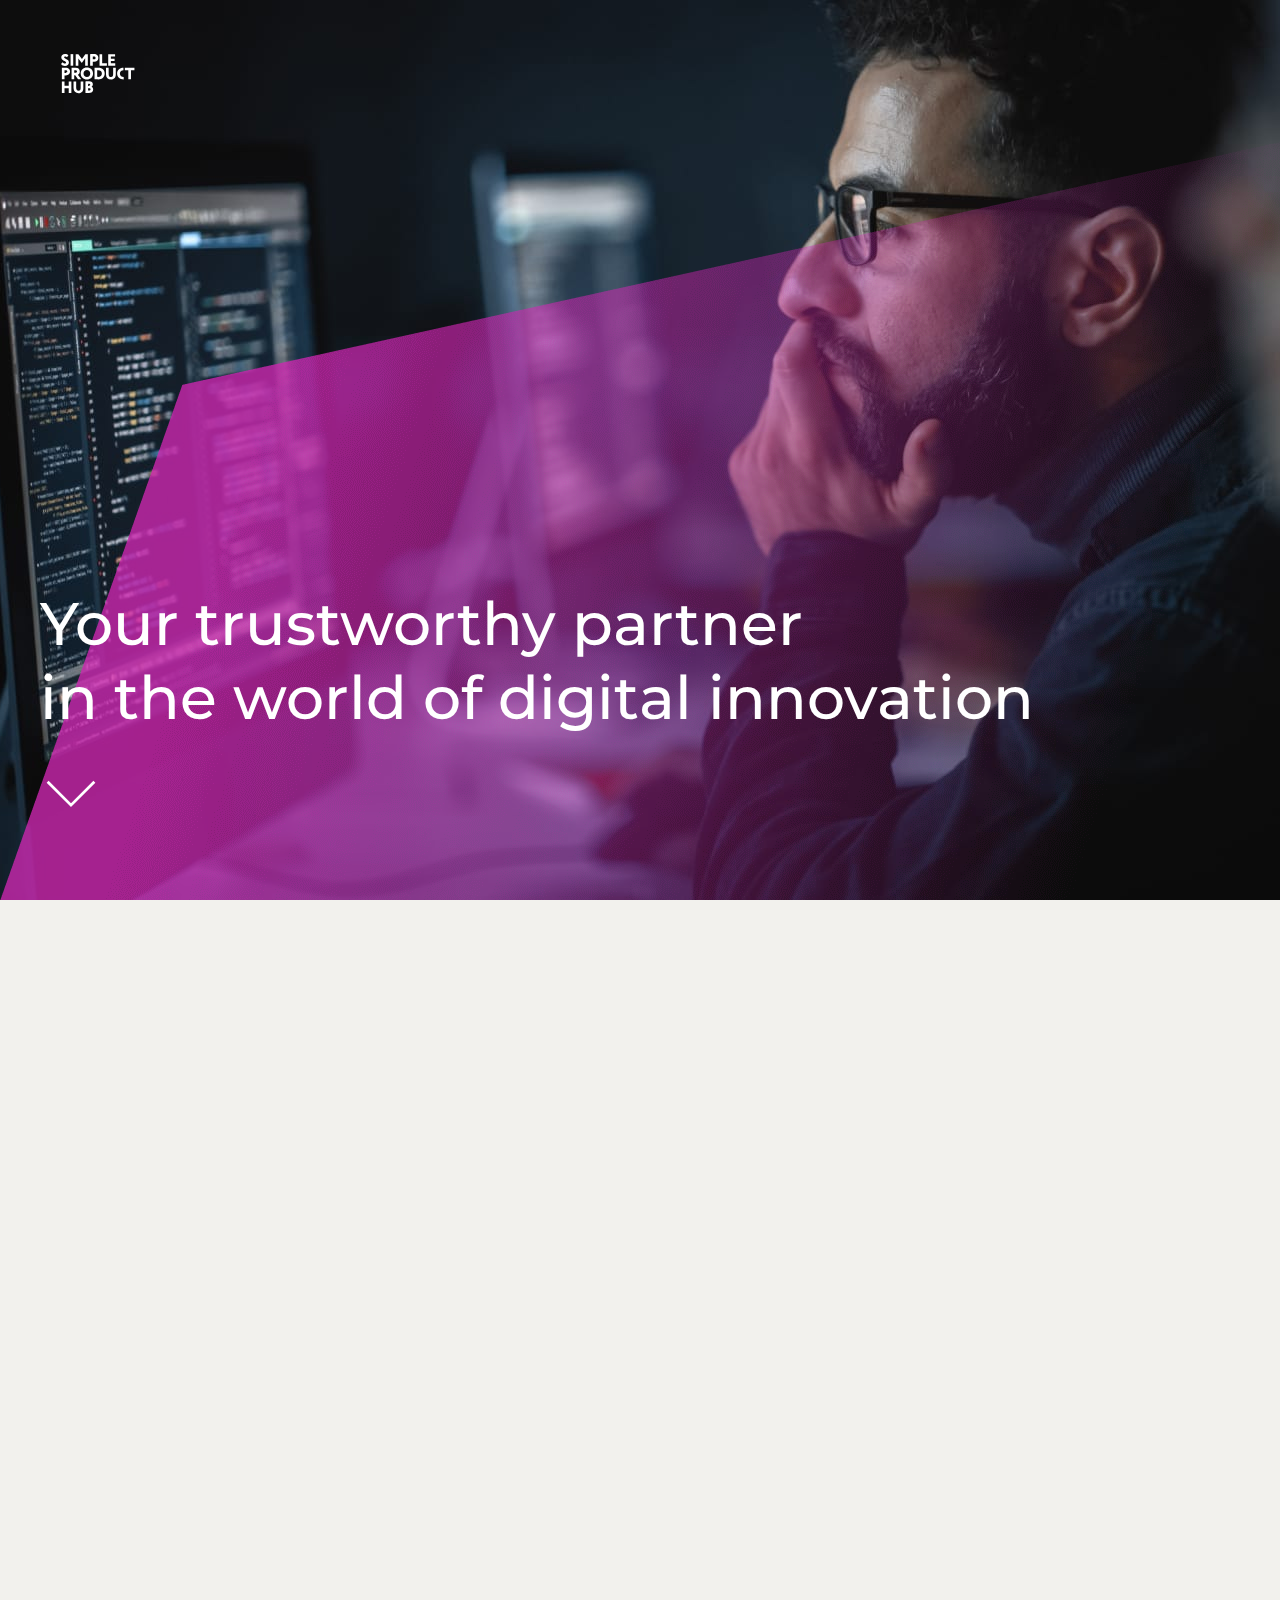
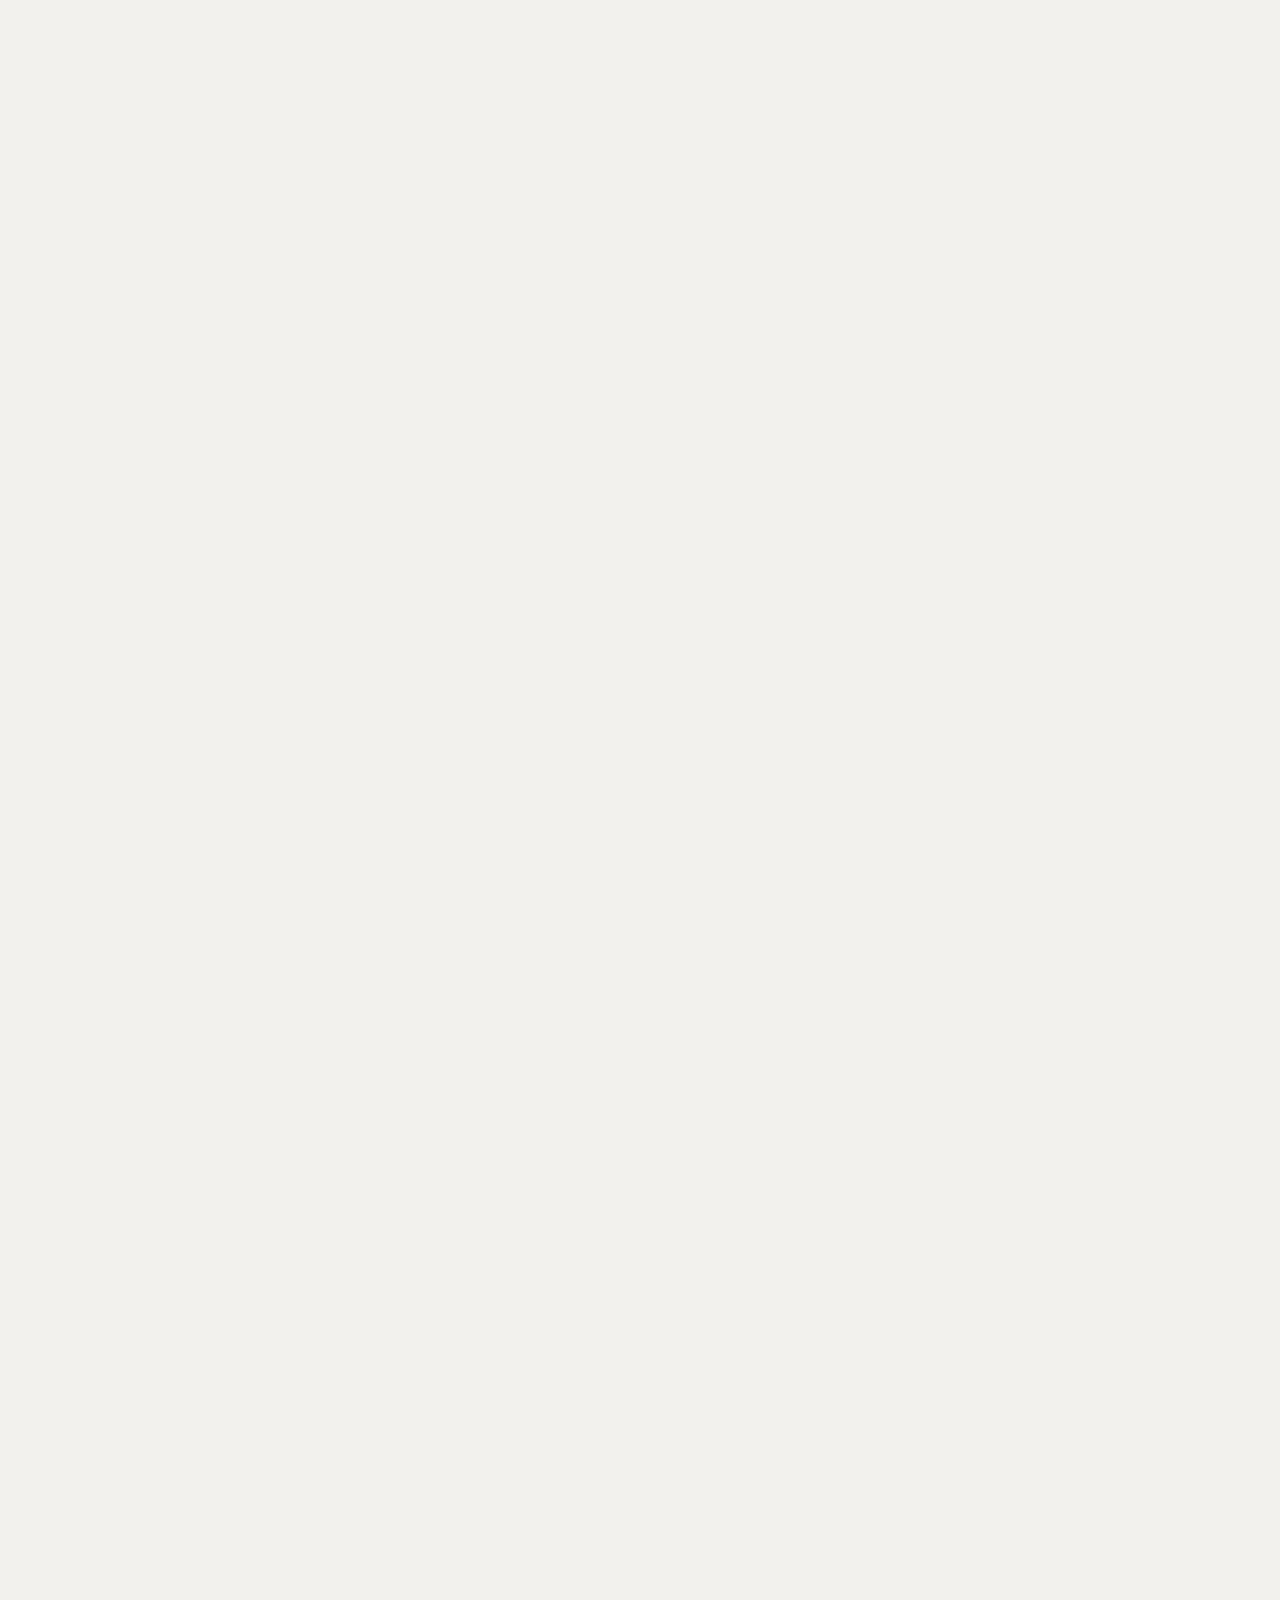
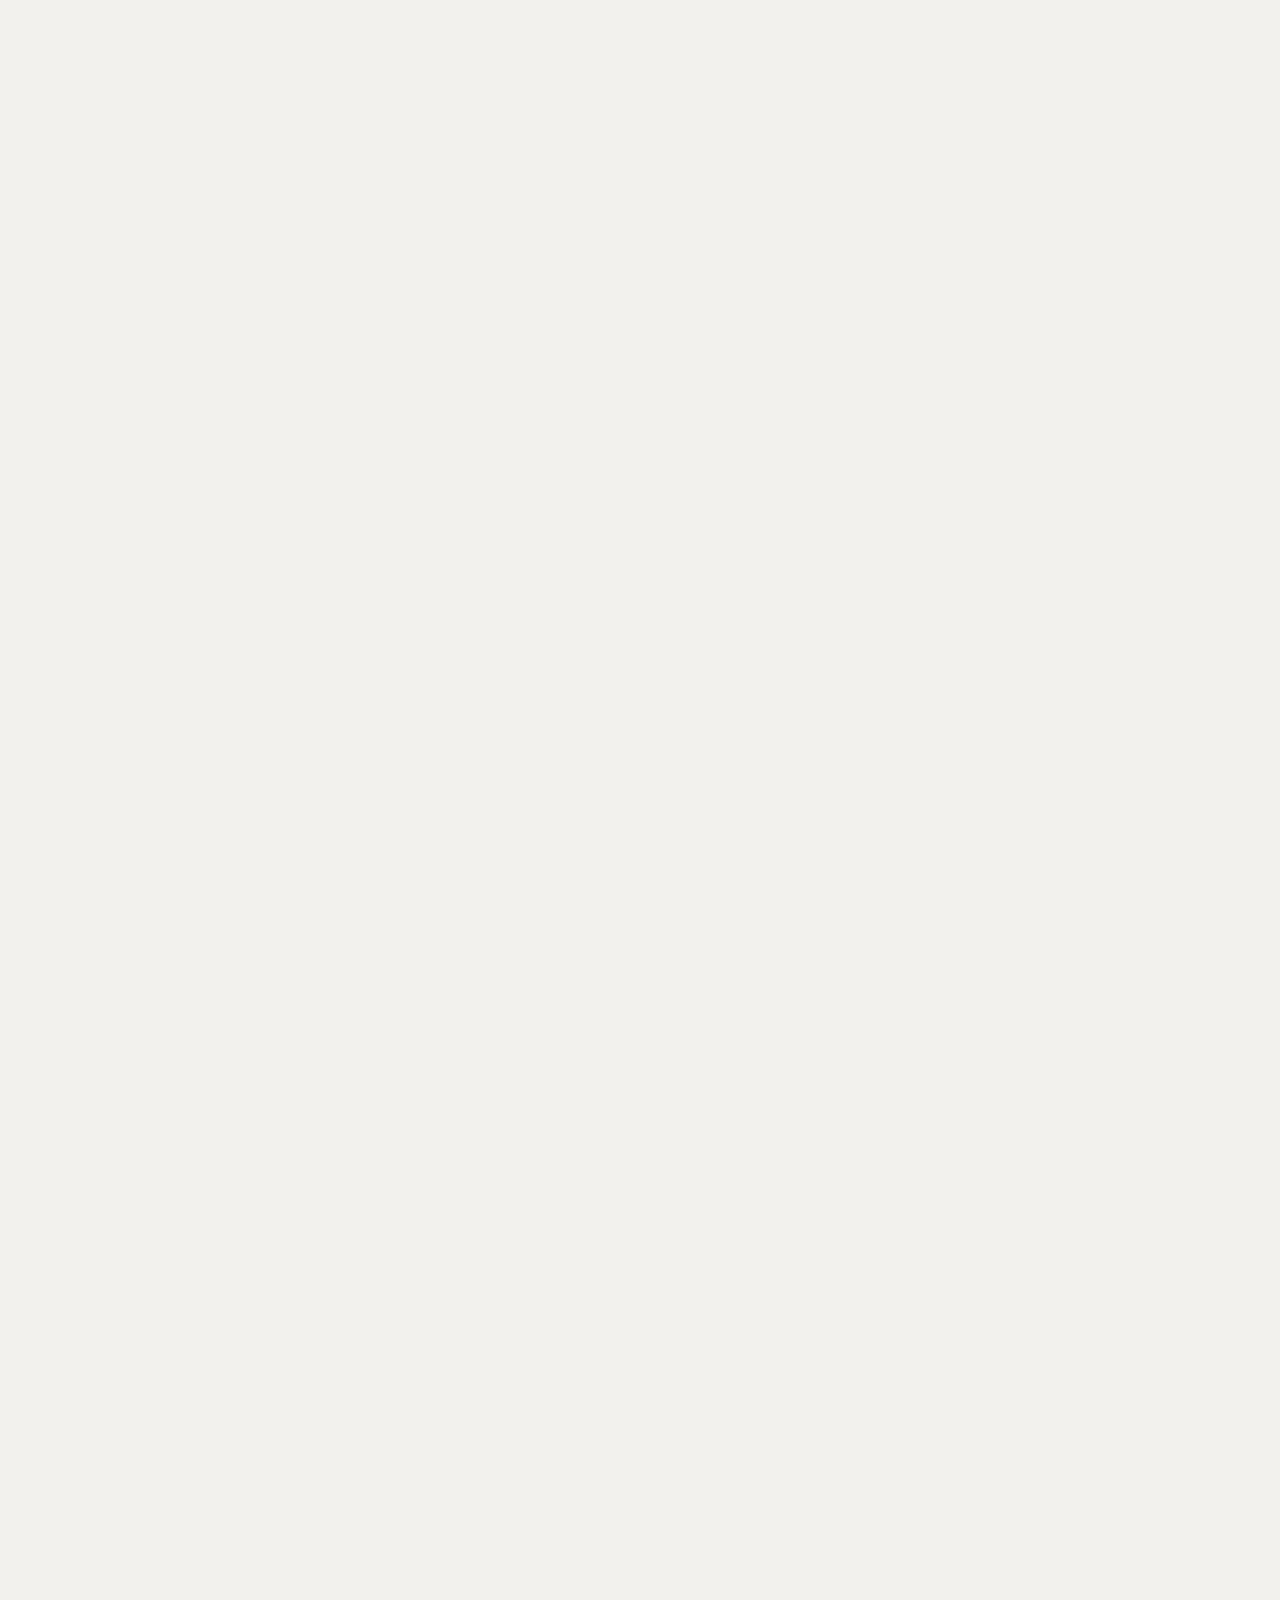
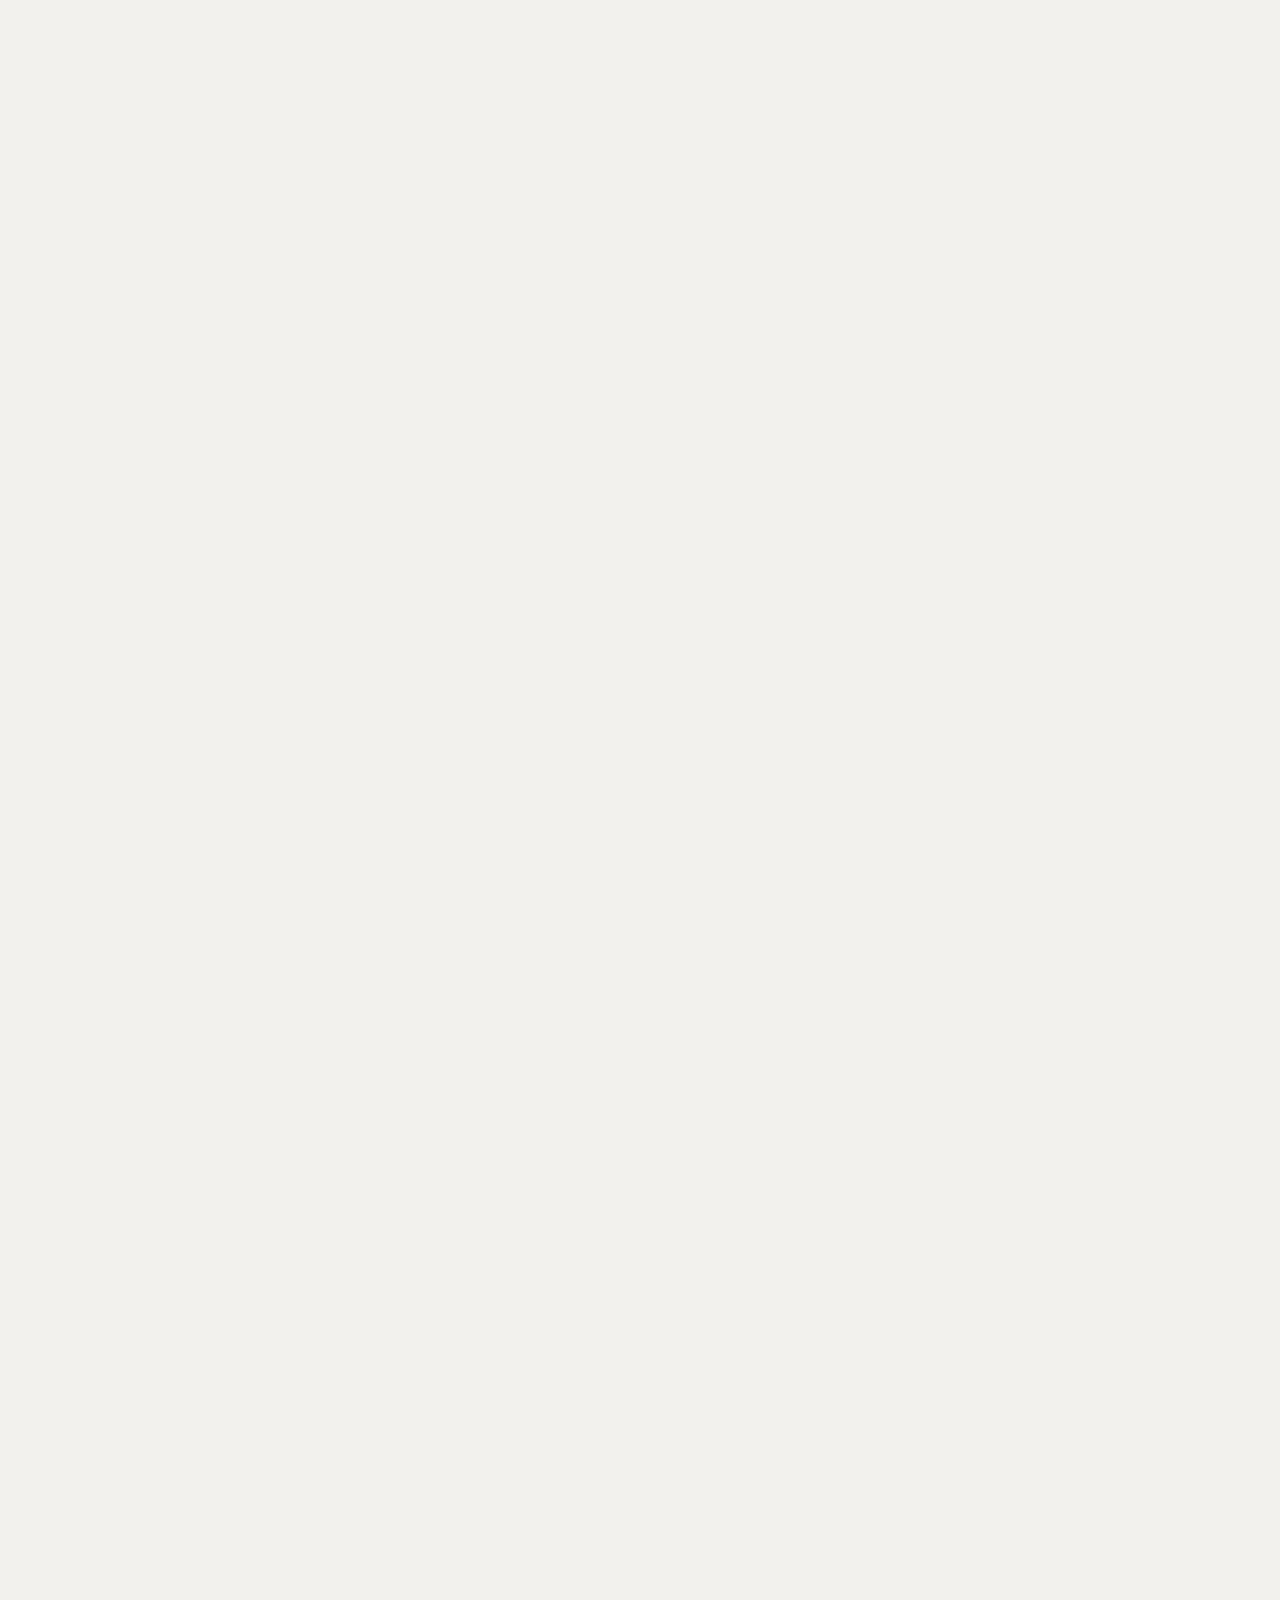
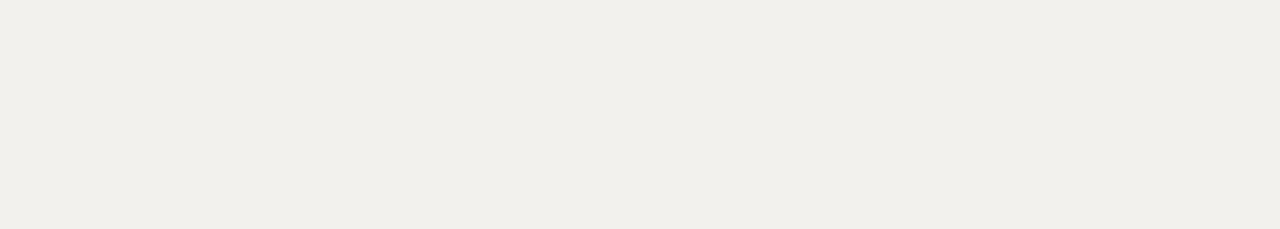
==== commit 1687c8fa: "update pages" ====
--- a/index.html
+++ b/index.html
@@ -6,8 +6,8 @@
     <meta name="viewport" content="width=device-width, user-scalable=no, initial-scale=1.0, maximum-scale=1.0, minimum-scale=1.0">
     <meta http-equiv="X-UA-Compatible" content="ie=edge">
 
-    <link rel="stylesheet" href="assets/css/style.css?_v=20240528001645">
-    <link rel="stylesheet" href="https://cdn.jsdelivr.net/npm/swiper@10/swiper-bundle.min.css?_v=20240528001645">
+    <link rel="stylesheet" href="assets/css/style.css?_v=20240607004039">
+    <link rel="stylesheet" href="https://cdn.jsdelivr.net/npm/swiper@10/swiper-bundle.min.css?_v=20240607004039">
     <title>Главная</title>
 </head>
 
@@ -482,8 +482,8 @@
         </footer>
 
     </div>
-    <script src="assets/js/script.js?_v=20240528001645"></script>
-    <script src="assets/js/app.js?_v=20240528001645"></script>
+    <script src="assets/js/script.js?_v=20240607004039"></script>
+    <script src="assets/js/app.js?_v=20240607004039"></script>
 </body>
 
 </html>--- a/assets/css/style.css
+++ b/assets/css/style.css
@@ -596,16 +596,6 @@
   justify-content: center;
 }
 
-.item-projects {
-  display: -webkit-box;
-  display: -ms-flexbox;
-  display: flex;
-  -webkit-box-orient: vertical;
-  -webkit-box-direction: normal;
-  -ms-flex-direction: column;
-  flex-direction: column;
-}
-
 .item-projects__image {
   -webkit-box-flex: 0;
   -ms-flex: 0 0 auto;
@@ -674,7 +664,7 @@
 
 .about__text {
   font-size: 26px;
-  line-height: 127.7777777778%;
+  line-height: 146.1538461538%;
 }
 
 .values {
@@ -1702,24 +1692,37 @@
 }
 
 @media (max-width: 991.98px) {
-  .footer__main {
+  .footer__body {
     display: -webkit-box;
     display: -ms-flexbox;
     display: flex;
-    -webkit-box-pack: center;
-    -ms-flex-pack: center;
-    justify-content: center;
-    -webkit-box-align: center;
-    -ms-flex-align: center;
-    align-items: center;
+    -webkit-box-orient: vertical;
+    -webkit-box-direction: normal;
+    -ms-flex-direction: column;
+    flex-direction: column;
   }
 
   .footer__main {
-    margin-bottom: 45px;
+    -webkit-box-ordinal-group: 4;
+    -ms-flex-order: 3;
+    order: 3;
   }
 
   .footer__logo {
     margin-right: 40px;
+  }
+
+  .footer__contacts {
+    -webkit-box-ordinal-group: 2;
+    -ms-flex-order: 1;
+    order: 1;
+  }
+
+  .footer__menu {
+    -webkit-box-ordinal-group: 3;
+    -ms-flex-order: 2;
+    order: 2;
+    margin-bottom: 40px;
   }
 
   .services__image {
